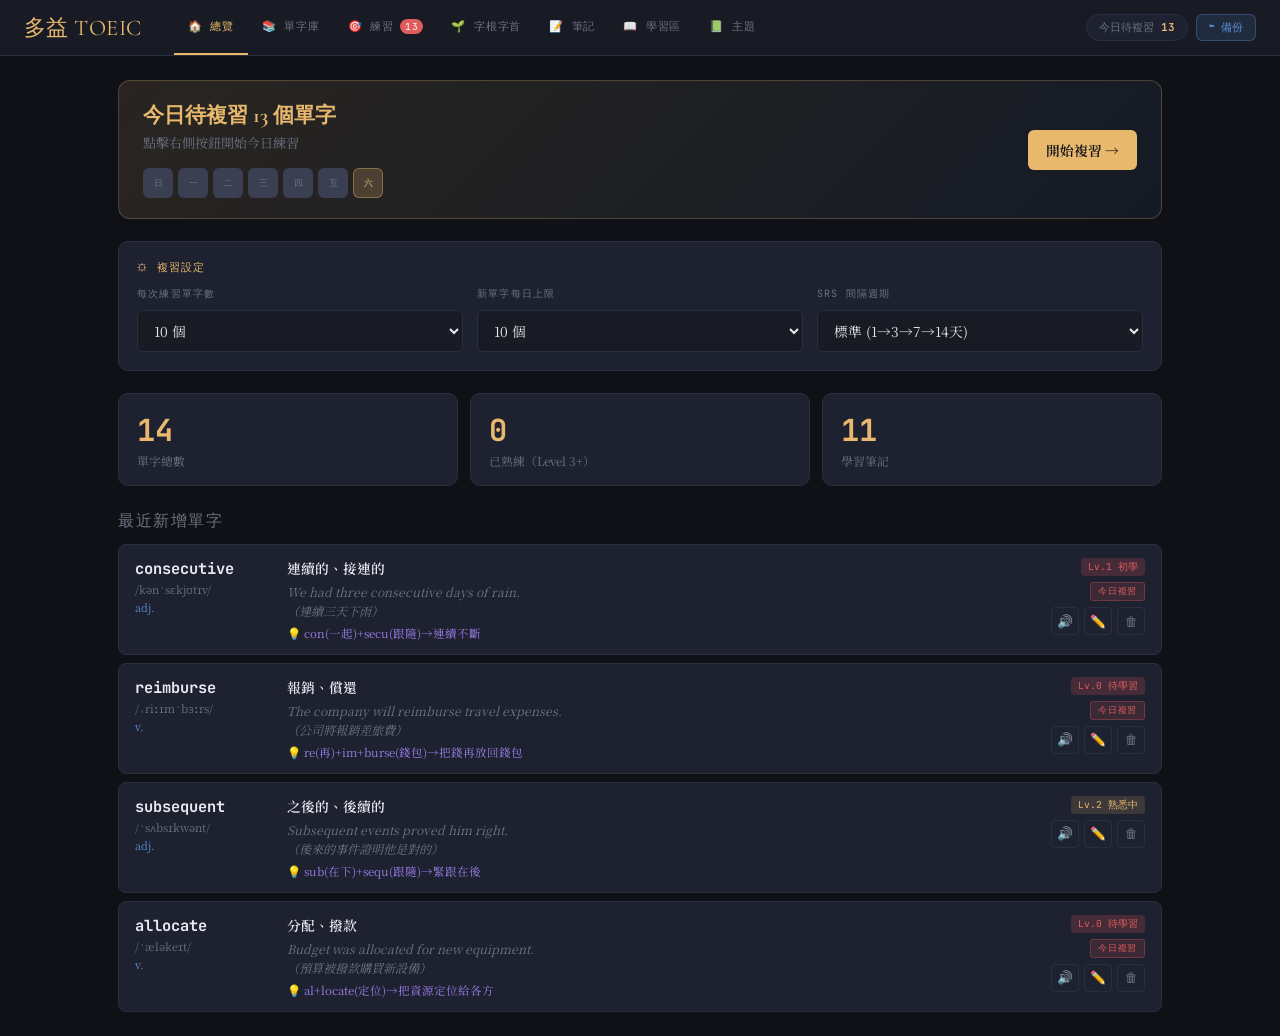
==== index.html @ 4747912e "topic expand" ====
<!DOCTYPE html>
<html lang="zh-TW">
<head>
  <meta charset="UTF-8">
  <meta name="viewport" content="width=device-width, initial-scale=1.0">
  <title>多益學習系統</title>
  <link href="https://fonts.googleapis.com/css2?family=Noto+Serif+TC:wght@400;600;700&family=JetBrains+Mono:wght@400;500;700&family=Cormorant+Garamond:wght@600;700&display=swap" rel="stylesheet">
  <link rel="stylesheet" href="css/style.css">
</head>
<body>

<header>
  <div class="logo">多益 TOEIC</div>
  <nav class="nav">
    <button class="nav-btn active" onclick="goto('dash',this)">🏠 總覽</button>
    <button class="nav-btn" onclick="goto('vocab',this)">📚 單字庫</button>
    <button class="nav-btn" onclick="goto('practice',this)" id="navPractice">🎯 練習 <span class="badge" id="reviewBadge" style="display:none">0</span></button>
    <button class="nav-btn" onclick="goto('roots',this)">🌱 字根字首</button>
    <button class="nav-btn" onclick="goto('notes',this)">📝 筆記</button>
    <button class="nav-btn" onclick="goto('learn',this)">📖 學習區</button>
    <button class="nav-btn" onclick="goto('topics',this)">📗 主題</button>
  </nav>
  <div class="header-right">
    <div class="today-pill">今日待複習 <span id="todayCount">0</span></div>
    <button class="btn-backup" onclick="openBackupModal()" title="備份與同步">☁ 備份</button>
  </div>
</header>

<!-- ══ DASHBOARD ══ -->
<div class="page active" id="page-dash">
  <div class="review-banner" id="reviewBanner">
    <div>
      <h2 id="bannerTitle">今日學習計畫</h2>
      <p id="bannerDesc">設定複習週期，開始系統性學習</p>
      <div class="streak-bar" id="streakBar"></div>
    </div>
    <button class="btn btn-gold" onclick="goto('practice',document.querySelectorAll('.nav-btn')[2])" style="flex-shrink:0">開始複習 →</button>
  </div>

  <div class="settings-panel">
    <div class="settings-title">⚙ 複習設定</div>
    <div class="settings-grid">
      <div class="form-group" style="margin-bottom:0">
        <label class="form-label">每次練習單字數</label>
        <select class="inp" id="settingCount" onchange="saveSettings()">
          <option value="5">5 個</option>
          <option value="10" selected>10 個</option>
          <option value="15">15 個</option>
          <option value="20">20 個</option>
        </select>
      </div>
      <div class="form-group" style="margin-bottom:0">
        <label class="form-label">新單字每日上限</label>
        <select class="inp" id="settingNew" onchange="saveSettings()">
          <option value="5">5 個</option>
          <option value="10" selected>10 個</option>
          <option value="20">20 個</option>
        </select>
      </div>
      <div class="form-group" style="margin-bottom:0">
        <label class="form-label">SRS 間隔週期</label>
        <select class="inp" id="settingMode" onchange="saveSettings()">
          <option value="standard" selected>標準 (1→3→7→14天)</option>
          <option value="fast">快速 (1→2→5→10天)</option>
          <option value="slow">慢速 (2→7→14→30天)</option>
        </select>
      </div>
    </div>
  </div>

  <div class="grid-3" style="margin-bottom:24px;">
    <div class="stat-card">
      <div class="num" id="statTotal">0</div>
      <div class="lbl">單字總數</div>
    </div>
    <div class="stat-card">
      <div class="num" id="statMastered">0</div>
      <div class="lbl">已熟練（Level 3+）</div>
    </div>
    <div class="stat-card">
      <div class="num" id="statNotes">0</div>
      <div class="lbl">學習筆記</div>
    </div>
  </div>

  <div class="section-title" style="font-size:1rem;margin-bottom:12px;font-family:var(--font-mono);color:var(--muted);letter-spacing:.1em">最近新增單字</div>
  <div class="vocab-table" id="recentVocab"></div>
</div>

<!-- ══ VOCAB ══ -->
<div class="page" id="page-vocab">
  <div style="display:flex;align-items:flex-start;justify-content:space-between;margin-bottom:6px;">
    <div>
      <div class="section-title">單字庫</div>
      <div class="section-sub">VOCABULARY BANK</div>
    </div>
    <button class="btn btn-gold" onclick="openVocabModal()">＋ 新增單字</button>
  </div>

  <div class="tts-row">
    <span class="lbl">🔊 朗讀速度</span>
    <button class="speed-btn" onclick="setSpd(0.7,this)">慢</button>
    <button class="speed-btn on" onclick="setSpd(1.0,this)">正常</button>
    <button class="speed-btn" onclick="setSpd(1.4,this)">快</button>
  </div>

  <div class="vocab-toolbar">
    <input class="inp vocab-search" id="vocabSearch" placeholder="搜尋單字、意思…" oninput="renderVocab()">
    <select class="inp" style="width:130px" id="vocabFilter" onchange="renderVocab()">
      <option value="all">全部</option>
      <option value="0">待學習</option>
      <option value="1">初學</option>
      <option value="2">熟悉中</option>
      <option value="3">已熟練</option>
    </select>
  </div>
  <div class="vocab-table" id="vocabList"></div>
  <div class="empty-state" id="vocabEmpty" style="display:none">
    <div class="empty-icon">📚</div>還沒有單字<br>點右上角「新增單字」開始建立！
  </div>
</div>

<!-- ══ PRACTICE ══ -->
<div class="page" id="page-practice">
  <div class="section-title">練習模式</div>
  <div class="section-sub">PRACTICE MODE</div>

  <div id="practiceSetup">
    <div class="practice-select">
      <div class="mode-card selected" data-mode="spelling" onclick="selMode(this)">
        <div class="icon">✏️</div>
        <div class="title">拼寫練習</div>
        <div class="desc">聽到單字後，親自輸入拼寫</div>
      </div>
      <div class="mode-card" data-mode="listen" onclick="selMode(this)">
        <div class="icon">🎧</div>
        <div class="title">聽力選字</div>
        <div class="desc">聽發音，從四個選項選出正確單字</div>
      </div>
      <div class="mode-card" data-mode="zh2en" onclick="selMode(this)">
        <div class="icon">🀄</div>
        <div class="title">中文→英文</div>
        <div class="desc">看中文意思，選出對應的英文單字</div>
      </div>
    </div>
    <div style="display:flex;gap:12px;align-items:center;margin-bottom:20px;">
      <div class="form-group" style="margin-bottom:0;flex:1">
        <label class="form-label">練習範圍</label>
        <select class="inp" id="practiceRange">
          <option value="due">今日到期複習</option>
          <option value="all">全部單字</option>
          <option value="weak">弱點單字（Level 0-1）</option>
        </select>
      </div>
      <div style="padding-top:22px">
        <button class="btn btn-gold" onclick="startPractice()">開始練習 →</button>
      </div>
    </div>
    <div id="noDueMsg" style="display:none" class="empty-state">
      <div class="empty-icon">🎉</div>今天的複習都完成了！<br>明天再來吧，或選「全部單字」繼續練習
    </div>
  </div>

  <div class="practice-arena" id="practiceArena">
    <div class="practice-header">
      <span style="font-family:var(--font-mono);font-size:.75rem;color:var(--muted)" id="practiceLabel">拼寫練習</span>
      <div class="progress-track"><div class="progress-fill" id="practiceFill" style="width:0%"></div></div>
      <span style="font-family:var(--font-mono);font-size:.75rem;color:var(--muted)" id="practiceCounter">0/0</span>
      <button class="btn btn-ghost btn-sm" onclick="endPractice()" style="margin-left:10px">結束</button>
    </div>

    <div class="q-card" id="qCard">
      <div class="q-prompt" id="qPrompt"></div>
      <div class="q-word" id="qWord"></div>
      <div class="q-sub" id="qSub"></div>
    </div>

    <!-- Spelling -->
    <div id="spellZone" style="display:none">
      <div style="display:flex;gap:10px;max-width:420px;margin:0 auto 12px;">
        <input class="inp" id="spellInput" placeholder="輸入單字拼寫…" onkeydown="if(event.key==='Enter')checkSpell()">
        <button class="btn btn-gold" onclick="checkSpell()">確認</button>
        <button class="btn btn-ghost" onclick="speakQ()">🔊</button>
      </div>
      <div class="spell-result" id="spellResult"></div>
    </div>

    <!-- MCQ -->
    <div id="mcqZone" style="display:none">
      <div style="text-align:center;margin-bottom:12px;">
        <button class="btn btn-ghost btn-sm" onclick="speakQ()">🔊 再聽一次</button>
      </div>
      <div class="choices" id="choicesGrid"></div>
    </div>

    <div class="feedback-bar" id="feedbackBar" style="display:none">
      <button class="btn btn-gold" onclick="nextQ()">下一題 →</button>
    </div>
  </div>

  <!-- Score screen -->
  <div class="score-screen" id="scoreScreen" style="display:none">
    <div class="big" id="scorePct">—</div>
    <div class="lbl">答對率</div>
    <div style="margin:20px 0;font-family:var(--font-mono);font-size:.84rem;color:var(--muted)" id="scoreDetail"></div>
    <div style="display:flex;gap:12px;justify-content:center">
      <button class="btn btn-gold" onclick="startPractice()">再來一次</button>
      <button class="btn btn-ghost" onclick="goto('vocab',document.querySelectorAll('.nav-btn')[1])">回單字庫</button>
    </div>
  </div>
</div>

<!-- ══ ROOTS ══ -->
<div class="page" id="page-roots">
  <div style="display:flex;align-items:flex-start;justify-content:space-between;margin-bottom:6px;">
    <div>
      <div class="section-title">字根字首學習</div>
      <div class="section-sub">ROOTS & PREFIXES</div>
    </div>
  </div>

  <!-- Mode Toggle -->
  <div class="roots-mode-toggle">
    <button class="mode-toggle-btn on" id="btnListMode" onclick="setRootMode('list')">📋 列表學習</button>
    <button class="mode-toggle-btn" id="btnCardMode" onclick="setRootMode('card')">🃏 卡片練習</button>
  </div>

  <!-- LIST MODE -->
  <div class="roots-layout-wrap" id="rootsListWrap">
    <div class="roots-layout">
      <div class="roots-list">
        <div class="roots-list-header">字根 / 字首列表</div>
        <div id="rootsList"></div>
      </div>
      <div class="root-detail" id="rootDetail">
        <div style="color:var(--muted);font-size:.88rem;padding:40px 20px;text-align:center">← 選擇左側字根開始學習</div>
      </div>
    </div>
  </div>

  <!-- CARD MODE -->
  <div class="rfc-wrap" id="rootsCardWrap">
    <div class="rfc-progress"><div class="rfc-bar" id="rfcBar" style="width:0%"></div></div>

    <div class="rfc-card" onclick="rfcFlip()">
      <div class="rfc-inner" id="rfcInner">
        <div class="rfc-front">
          <div class="rfc-hint">TAP TO FLIP · 點擊翻面查看意思</div>
          <div class="rfc-root" id="rfcRoot">—</div>
          <div class="rfc-origin" id="rfcOrigin"></div>
        </div>
        <div class="rfc-back">
          <div class="rfc-hint">字根意思</div>
          <div class="rfc-meaning-big" id="rfcMeaning">—</div>
          <div class="rfc-words-preview" id="rfcWordsPreview"></div>
        </div>
      </div>
    </div>

    <div class="rfc-nav">
      <button class="rfc-nav-btn" id="rfcPrev" onclick="rfcPrev()">← 上一個</button>
      <span class="rfc-counter" id="rfcCounter">0 / 0</span>
      <button class="rfc-nav-btn" id="rfcNext" onclick="rfcNext()">下一個 →</button>
    </div>

    <div class="rfc-cat-row" id="rfcCatRow">
      <button class="rfc-cat-btn active" data-cat="all" onclick="rfcSetCategory('all')">全部</button>
      <button class="rfc-cat-btn" data-cat="A" onclick="rfcSetCategory('A')">字首</button>
      <button class="rfc-cat-btn" data-cat="B" onclick="rfcSetCategory('B')">動作</button>
      <button class="rfc-cat-btn" data-cat="C" onclick="rfcSetCategory('C')">感知</button>
      <button class="rfc-cat-btn" data-cat="D" onclick="rfcSetCategory('D')">數量時間</button>
      <button class="rfc-cat-btn" data-cat="E" onclick="rfcSetCategory('E')">品質</button>
      <button class="rfc-cat-btn" data-cat="F" onclick="rfcSetCategory('F')">商務</button>
      <button class="rfc-cat-btn" data-cat="G" onclick="rfcSetCategory('G')">字尾</button>
    </div>
    <div class="rfc-tools">
      <button class="btn btn-ghost btn-sm" onclick="rfcShuffle()">🔀 隨機</button>
      <button class="btn btn-ghost btn-sm" onclick="rfcReset()">↺ 重置</button>
      <button class="btn btn-ghost btn-sm" onclick="setRootMode('list')">📋 列表</button>
    </div>

    <!-- Word list for current root -->
    <div class="rfc-wordlist" id="rfcWordlist">
      <div class="rfc-wordlist-hdr">此字根相關單字</div>
      <div id="rfcWordlistBody"></div>
    </div>
  </div>
</div>

<!-- ══ NOTES ══ -->
<div class="page" id="page-notes">
  <div style="display:flex;align-items:flex-start;justify-content:space-between;margin-bottom:6px;">
    <div>
      <div class="section-title">學習筆記</div>
      <div class="section-sub">STUDY NOTES</div>
    </div>
    <button class="btn btn-gold" onclick="openNoteModal()">＋ 新增筆記</button>
  </div>

  <div class="filter-row-label">類型</div>
  <div style="display:flex;gap:8px;margin-bottom:10px;flex-wrap:wrap;" id="noteTypeFilters">
    <button class="btn btn-ghost btn-sm" style="border-color:var(--gold);color:var(--gold)" onclick="setNoteType('all',this)">全部</button>
    <button class="btn btn-ghost btn-sm" onclick="setNoteType('listen',this)">聽力</button>
    <button class="btn btn-ghost btn-sm" onclick="setNoteType('read',this)">閱讀</button>
    <button class="btn btn-ghost btn-sm" onclick="setNoteType('grammar',this)">文法</button>
    <button class="btn btn-ghost btn-sm" onclick="setNoteType('vocab',this)">單字</button>
  </div>

  <div class="filter-row-label">Part</div>
  <div style="display:flex;gap:8px;margin-bottom:20px;flex-wrap:wrap;" id="notePartFilters">
    <button class="btn btn-ghost btn-sm" style="border-color:var(--blue);color:var(--blue)" onclick="setNotePart('all',this)">全部</button>
    <button class="btn btn-ghost btn-sm" onclick="setNotePart('Part 1',this)">Part 1 <span class="part-sub">照片描述</span></button>
    <button class="btn btn-ghost btn-sm" onclick="setNotePart('Part 2',this)">Part 2 <span class="part-sub">應答問題</span></button>
    <button class="btn btn-ghost btn-sm" onclick="setNotePart('Part 3',this)">Part 3 <span class="part-sub">簡短對話</span></button>
    <button class="btn btn-ghost btn-sm" onclick="setNotePart('Part 4',this)">Part 4 <span class="part-sub">簡短獨白</span></button>
    <button class="btn btn-ghost btn-sm" onclick="setNotePart('Part 5',this)">Part 5 <span class="part-sub">句子填空</span></button>
    <button class="btn btn-ghost btn-sm" onclick="setNotePart('Part 6',this)">Part 6 <span class="part-sub">短文填空</span></button>
    <button class="btn btn-ghost btn-sm" onclick="setNotePart('Part 7',this)">Part 7 <span class="part-sub">閱讀測驗</span></button>
    <button class="btn btn-ghost btn-sm" onclick="setNotePart('文法',this)">文法</button>
    <button class="btn btn-ghost btn-sm" onclick="setNotePart('單字',this)">單字</button>
  </div>

  <div class="notes-list" id="notesList"></div>
  <div class="empty-state" id="notesEmpty" style="display:none">
    <div class="empty-icon">📝</div>還沒有符合的筆記<br>點右上角「新增筆記」開始記錄！
  </div>
</div>

  <div id="modalsContainer"></div>
<!-- ══ TOPICS PAGE ══ -->
<div class="page" id="page-topics">
  <div class="section-title">主題學習</div>
  <div class="section-sub">TOEIC TOPIC CATEGORIES · 13 大主題</div>

  <!-- 目標進度條 -->
  <div id="topicGoalBar" class="topic-goal-bar"></div>

  <div class="topics-layout">
    <!-- 左側主題列表 -->
    <div class="topic-grid" id="topicGrid"></div>
    <!-- 右側詳細內容 -->
    <div class="topic-detail-wrap" id="topicDetail">
      <div class="empty-state"><div class="empty-icon">📗</div>選擇左側主題開始學習</div>
    </div>
  </div>
</div>

<!-- ══ TOPIC GOAL MODAL ══ -->
<div class="overlay" id="ovTopicGoal" onclick="ovClose(event,'ovTopicGoal')">
  <div class="modal">
    <div class="modal-header">
      <span>🎯 設定學習目標</span>
      <button class="modal-close" onclick="closeOv('ovTopicGoal')">✕</button>
    </div>
    <div class="modal-body">
      <div class="form-group">
        <label class="form-label">📅 考試目標日期</label>
        <input class="inp" type="date" id="tg-exam-date">
      </div>
      <div class="form-row">
        <div class="form-group">
          <label class="form-label">每週完成主題數</label>
          <select class="inp" id="tg-weekly-topics">
            <option value="1">1 個主題</option>
            <option value="2" selected>2 個主題</option>
            <option value="3">3 個主題</option>
            <option value="4">4 個主題</option>
          </select>
        </div>
        <div class="form-group">
          <label class="form-label">每日學習單字數</label>
          <select class="inp" id="tg-daily-vocab">
            <option value="3">3 個</option>
            <option value="5" selected>5 個</option>
            <option value="10">10 個</option>
            <option value="15">15 個</option>
          </select>
        </div>
      </div>
      <div class="form-group">
        <label class="form-label">每日筆記目標</label>
        <select class="inp" id="tg-daily-notes">
          <option value="1">1 則</option>
          <option value="2" selected>2 則</option>
          <option value="3">3 則</option>
        </select>
      </div>
      <div style="background:rgba(232,184,109,.08);border:1px solid rgba(232,184,109,.2);border-radius:8px;padding:12px 14px;font-size:.8rem;color:var(--muted);line-height:1.7">
        💡 設定考試日期後，系統會自動計算倒數天數。每週主題數 × 週數 ≥ 13 個主題才能全部完成。
      </div>
    </div>
    <div class="modal-footer">
      <button class="btn btn-ghost" onclick="closeOv('ovTopicGoal')">取消</button>
      <button class="btn btn-gold" onclick="saveTopicGoalSettings()">儲存目標</button>
    </div>
  </div>
</div>


  <!-- Modal loader -->
  <script>
  fetch("modals.html").then(r=>r.text()).then(h=>{document.getElementById("modalsContainer").innerHTML=h;});
  </script>
  <!-- JS: 資料 → 功能模組 → 主程式（順序重要） -->
  <script src="data/roots-data.js"></script>
  <script src="js/roots.js"></script>
  <script src="js/vocab.js"></script>
  <script src="js/notes.js"></script>
  <script src="js/dashboard.js"></script>
  <script src="js/practice.js"></script>
  <script src="js/backup.js"></script>
  <script src="js/topics-data.js"></script>
  <script src="js/topics.js"></script>
  <script src="js/learn.js"></script>
  <script src="js/app.js"></script>
</body>
</html>
---- css/style.css ----
/* ════════════════════════════════════════
   多益學習系統 — style.css
   Breakpoints:
     mobile  : < 480px
     tablet  : 480px – 740px
     desktop : > 740px
════════════════════════════════════════ */

/* ── 變數 ── */
:root {
  --bg:#0f1117; --surface:#181b24; --card:#1e2130; --border:#2a2f3f;
  --text:#e8eaf0; --muted:#6b7280; --dim:#3a3f52;
  --gold:#e8b86d; --gold2:#c49a3c; --red:#e05c5c; --green:#4caf82;
  --blue:#5b8fd4; --purple:#9b7fe8;
  --font-main:'Noto Serif TC',serif;
  --font-mono:'JetBrains Mono',monospace;
  --font-display:'Cormorant Garamond',serif;
  --header-h: 56px;
  --nav-h: 48px;
}

/* ── Reset ── */
*, *::before, *::after { box-sizing: border-box; margin: 0; padding: 0; }
html { scroll-behavior: smooth; }
body {
  background: var(--bg);
  color: var(--text);
  font-family: var(--font-main);
  min-height: 100vh;
  overflow-x: hidden;
}

/* ════════════════════
   HEADER
════════════════════ */
header {
  background: var(--surface);
  border-bottom: 1px solid var(--border);
  padding: 0 24px;
  display: flex;
  align-items: center;
  height: var(--header-h);
  position: sticky;
  top: 0;
  z-index: 50;
  gap: 0;
}
.logo {
  font-family: var(--font-display);
  font-size: 1.4rem;
  color: var(--gold);
  letter-spacing: .02em;
  margin-right: 32px;
  white-space: nowrap;
  flex-shrink: 0;
}
.nav { display: flex; height: 100%; overflow-x: auto; scrollbar-width: none; }
.nav::-webkit-scrollbar { display: none; }
.nav-btn {
  display: flex;
  align-items: center;
  gap: 6px;
  padding: 0 14px;
  font-family: var(--font-mono);
  font-size: .7rem;
  letter-spacing: .07em;
  cursor: pointer;
  border: none;
  background: none;
  color: var(--muted);
  border-bottom: 2px solid transparent;
  transition: all .15s;
  white-space: nowrap;
  flex-shrink: 0;
}
.nav-btn:hover { color: var(--text); }
.nav-btn.active { color: var(--gold); border-bottom-color: var(--gold); }
.nav-btn .badge {
  background: var(--red);
  color: white;
  border-radius: 10px;
  padding: 1px 5px;
  font-size: .6rem;
  min-width: 16px;
  text-align: center;
}
.header-right {
  margin-left: auto;
  display: flex;
  align-items: center;
  gap: 8px;
  flex-shrink: 0;
}
.today-pill {
  background: var(--card);
  border: 1px solid var(--border);
  border-radius: 20px;
  padding: 5px 12px;
  font-family: var(--font-mono);
  font-size: .68rem;
  color: var(--muted);
  white-space: nowrap;
}
.today-pill span { color: var(--gold); font-weight: 700; }

/* ════════════════════
   PAGE LAYOUT
════════════════════ */
.page { display: none; padding: 24px 28px; max-width: 1100px; margin: 0 auto; }
.page.active { display: block; }
.section-title { font-family: var(--font-display); font-size: 1.5rem; color: var(--text); margin-bottom: 4px; }
.section-sub { font-family: var(--font-mono); font-size: .66rem; color: var(--muted); letter-spacing: .1em; margin-bottom: 22px; }
.page-toolbar { display: flex; align-items: flex-start; justify-content: space-between; margin-bottom: 6px; gap: 12px; }

/* ── Grid ── */
.grid-2 { display: grid; grid-template-columns: 1fr 1fr; gap: 14px; }
.grid-3 { display: grid; grid-template-columns: repeat(3,1fr); gap: 12px; }
.stat-card { background: var(--card); border: 1px solid var(--border); border-radius: 10px; padding: 16px 18px; }
.stat-card .num { font-family: var(--font-mono); font-size: 1.9rem; font-weight: 700; color: var(--gold); }
.stat-card .lbl { font-size: .74rem; color: var(--muted); margin-top: 2px; }

/* ════════════════════
   BUTTONS
════════════════════ */
.btn {
  border: none; border-radius: 6px; padding: 10px 18px;
  font-family: var(--font-main); font-size: .86rem;
  cursor: pointer; transition: all .15s; font-weight: 600;
}
.btn-gold { background: var(--gold); color: #0f1117; }
.btn-gold:hover { background: var(--gold2); }
.btn-ghost { background: none; border: 1px solid var(--border); color: var(--muted); }
.btn-ghost:hover { border-color: var(--gold); color: var(--gold); }
.btn-sm { padding: 5px 11px; font-size: .74rem; border-radius: 4px; }

/* ════════════════════
   INPUT / FORM
════════════════════ */
.inp {
  background: var(--surface); border: 1px solid var(--border);
  border-radius: 6px; padding: 9px 12px;
  font-family: var(--font-main); font-size: .86rem;
  color: var(--text); width: 100%; outline: none;
  transition: border-color .15s;
}
.inp:focus { border-color: var(--gold); }
.inp::placeholder { color: var(--muted); }
textarea.inp { resize: vertical; min-height: 78px; }
select.inp { cursor: pointer; }
.form-label {
  font-family: var(--font-mono); font-size: .63rem;
  letter-spacing: .12em; color: var(--muted);
  margin-bottom: 5px; display: block; text-transform: uppercase;
}
.form-group { display: flex; flex-direction: column; gap: 4px; margin-bottom: 13px; }
.form-row { display: grid; grid-template-columns: 1fr 1fr; gap: 13px; }

/* ════════════════════
   TAGS
════════════════════ */
.tag { display:inline-block; font-family:var(--font-mono); font-size:.58rem; padding:2px 7px; border-radius:3px; letter-spacing:.07em; }
.tag-gold   { background:rgba(232,184,109,.15); color:var(--gold);   border:1px solid rgba(232,184,109,.3); }
.tag-blue   { background:rgba(91,143,212,.15);  color:var(--blue);   border:1px solid rgba(91,143,212,.3); }
.tag-green  { background:rgba(76,175,130,.15);  color:var(--green);  border:1px solid rgba(76,175,130,.3); }
.tag-red    { background:rgba(224,92,92,.15);   color:var(--red);    border:1px solid rgba(224,92,92,.3); }
.tag-purple { background:rgba(155,127,232,.15); color:var(--purple); border:1px solid rgba(155,127,232,.3); }

/* ════════════════════
   MODAL
════════════════════ */
.overlay { display:none; position:fixed; inset:0; background:rgba(0,0,0,.72); z-index:200; align-items:center; justify-content:center; padding:16px; }
.overlay.show { display:flex; }
.modal {
  background:var(--surface); border:1px solid var(--border);
  border-radius:12px; width:560px; max-width:100%;
  max-height:92vh; overflow-y:auto;
  box-shadow:0 20px 60px rgba(0,0,0,.6);
}
.modal-header {
  padding:16px 20px; border-bottom:1px solid var(--border);
  font-family:var(--font-display); font-size:1.1rem; color:var(--gold);
  display:flex; align-items:center; justify-content:space-between;
  position:sticky; top:0; background:var(--surface); z-index:2;
}
.modal-close { background:none; border:none; color:var(--muted); font-size:1.1rem; cursor:pointer; padding:2px 6px; }
.modal-close:hover { color:var(--text); }
.modal-body { padding:20px; }
.modal-footer { padding:0 20px 20px; display:flex; justify-content:flex-end; gap:10px; flex-wrap:wrap; }

/* ════════════════════
   DASHBOARD
════════════════════ */
.review-banner {
  background: linear-gradient(135deg,rgba(232,184,109,.12),rgba(91,143,212,.08));
  border: 1px solid rgba(232,184,109,.25);
  border-radius: 12px; padding: 20px 24px;
  margin-bottom: 22px;
  display: flex; align-items: center; justify-content: space-between; gap: 16px;
  flex-wrap: wrap;
}
.review-banner h2 { font-family:var(--font-display); font-size:1.3rem; color:var(--gold); }
.review-banner p  { font-size:.82rem; color:var(--muted); margin-top:4px; }
.streak-bar { display:flex; gap:5px; margin-top:16px; flex-wrap:wrap; }
.streak-day {
  width:30px; height:30px; border-radius:6px; background:var(--dim);
  display:flex; align-items:center; justify-content:center;
  font-family:var(--font-mono); font-size:.58rem; color:var(--muted);
}
.streak-day.done  { background:rgba(76,175,130,.25); color:var(--green); border:1px solid rgba(76,175,130,.4); }
.streak-day.today { background:rgba(232,184,109,.2);  color:var(--gold);  border:1px solid rgba(232,184,109,.4); }
.settings-panel { background:var(--card); border:1px solid var(--border); border-radius:10px; padding:18px; margin-bottom:22px; }
.settings-grid  { display:grid; grid-template-columns:repeat(3,1fr); gap:14px; align-items:end; }
.settings-title { font-family:var(--font-mono); font-size:.66rem; letter-spacing:.12em; color:var(--gold); margin-bottom:12px; }

/* ════════════════════
   VOCAB
════════════════════ */
.vocab-toolbar { display:flex; gap:10px; margin-bottom:16px; align-items:center; }
.vocab-search  { flex:1; }
.vocab-table   { display:flex; flex-direction:column; gap:8px; }
.vocab-card {
  background:var(--card); border:1px solid var(--border);
  border-radius:8px; padding:13px 16px;
  display:flex; align-items:flex-start; gap:12px;
  transition:border-color .15s;
}
.vocab-card:hover { border-color:var(--dim); }
.vocab-card-word { min-width:140px; flex-shrink:0; }
.vc-word     { font-family:var(--font-mono); font-size:.96rem; font-weight:700; color:var(--text); }
.vc-phonetic { font-size:.7rem; color:var(--muted); margin-top:2px; }
.vc-pos      { font-size:.68rem; color:var(--blue); margin-top:1px; }
.vocab-card-body { flex:1; min-width:0; }
.vc-meaning  { font-size:.86rem; color:var(--text); font-weight:600; }
.vc-example  { font-size:.76rem; color:var(--muted); margin-top:4px; font-style:italic; line-height:1.6; }
.vc-tip      { font-size:.72rem; color:var(--purple); margin-top:4px; }
.vocab-card-meta { display:flex; flex-direction:column; align-items:flex-end; gap:6px; flex-shrink:0; }
.srs-badge { font-family:var(--font-mono); font-size:.6rem; padding:2px 7px; border-radius:4px; }
.srs-0 { background:rgba(224,92,92,.2);   color:var(--red); }
.srs-1 { background:rgba(232,184,109,.15);color:var(--gold); }
.srs-2 { background:rgba(91,143,212,.15); color:var(--blue); }
.srs-3 { background:rgba(76,175,130,.15); color:var(--green); }
.card-actions { display:flex; gap:5px; }
.icon-btn {
  background:none; border:1px solid var(--border); border-radius:4px;
  width:28px; height:28px; display:flex; align-items:center; justify-content:center;
  cursor:pointer; font-size:.8rem; transition:all .12s; color:var(--muted);
}
.icon-btn:hover       { border-color:var(--gold); color:var(--gold); }
.icon-btn.speak:hover { border-color:var(--blue); color:var(--blue); }
.icon-btn.del:hover   { border-color:var(--red);  color:var(--red); }

/* TTS row */
.tts-row { display:flex; align-items:center; gap:8px; margin-bottom:16px; flex-wrap:wrap; }
.tts-row .lbl { font-family:var(--font-mono); font-size:.66rem; color:var(--muted); }
.speed-btn { padding:3px 10px; border-radius:3px; border:1px solid var(--border); font-family:var(--font-mono); font-size:.65rem; cursor:pointer; background:none; color:var(--muted); transition:all .12s; }
.speed-btn.on { background:var(--blue); color:white; border-color:var(--blue); }

/* Root hint */
#rootHintBox { background:rgba(232,184,109,.06); border:1px solid rgba(232,184,109,.25); border-radius:8px; padding:10px 14px; display:flex; flex-direction:column; gap:6px; }
.root-hint-item  { display:flex; align-items:center; gap:10px; flex-wrap:wrap; }
.root-hint-badge { font-family:var(--font-mono); font-size:.72rem; font-weight:700; color:var(--gold); background:rgba(232,184,109,.15); border:1px solid rgba(232,184,109,.3); border-radius:4px; padding:2px 8px; white-space:nowrap; }
.root-hint-meaning { font-size:.8rem; color:var(--muted); flex:1; }
.root-hint-use { background:none; border:1px solid var(--border); border-radius:4px; padding:3px 9px; font-family:var(--font-mono); font-size:.63rem; color:var(--muted); cursor:pointer; white-space:nowrap; transition:all .12s; }
.root-hint-use:hover { border-color:var(--gold); color:var(--gold); }

/* ════════════════════
   PRACTICE
════════════════════ */
.practice-select { display:flex; gap:12px; margin-bottom:22px; flex-wrap:wrap; }
.mode-card { background:var(--card); border:2px solid var(--border); border-radius:10px; padding:16px 18px; cursor:pointer; flex:1; min-width:140px; transition:all .2s; }
.mode-card:hover    { border-color:var(--dim); }
.mode-card.selected { border-color:var(--gold); background:rgba(232,184,109,.06); }
.mode-card .icon  { font-size:1.5rem; margin-bottom:7px; }
.mode-card .title { font-weight:700; font-size:.88rem; }
.mode-card .desc  { font-size:.72rem; color:var(--muted); margin-top:3px; }
.practice-arena       { display:none; }
.practice-arena.active{ display:block; }
.practice-header { display:flex; align-items:center; justify-content:space-between; margin-bottom:18px; gap:10px; }
.progress-track  { flex:1; height:5px; background:var(--dim); border-radius:3px; }
.progress-fill   { height:100%; background:var(--gold); border-radius:3px; transition:width .4s; }
.q-card   { background:var(--card); border:1px solid var(--border); border-radius:12px; padding:28px 20px; margin-bottom:18px; text-align:center; }
.q-prompt { font-size:.75rem; color:var(--muted); font-family:var(--font-mono); letter-spacing:.1em; margin-bottom:10px; }
.q-word   { font-family:var(--font-display); font-size:2.2rem; color:var(--text); margin-bottom:7px; }
.q-sub    { font-size:.82rem; color:var(--muted); }
.choices { display:grid; grid-template-columns:1fr 1fr; gap:9px; margin-bottom:14px; }
.choice { background:var(--surface); border:2px solid var(--border); border-radius:8px; padding:12px 14px; cursor:pointer; font-size:.88rem; transition:all .15s; text-align:left; }
.choice:hover:not(.locked) { border-color:var(--blue); color:var(--blue); }
.choice.correct { border-color:var(--green); background:rgba(76,175,130,.1); color:var(--green); }
.choice.wrong   { border-color:var(--red);   background:rgba(224,92,92,.1);  color:var(--red); }
.choice.locked  { cursor:default; }
.spell-result { font-family:var(--font-mono); font-size:.86rem; padding:8px 13px; border-radius:6px; display:none; text-align:center; margin-bottom:10px; }
.spell-result.ok  { display:block; background:rgba(76,175,130,.15); color:var(--green); }
.spell-result.bad { display:block; background:rgba(224,92,92,.15);  color:var(--red); }
.feedback-bar { display:flex; justify-content:center; gap:10px; margin-top:10px; }
.score-screen      { text-align:center; padding:40px 20px; }
.score-screen .big { font-family:var(--font-display); font-size:3.8rem; color:var(--gold); }
.score-screen .lbl { color:var(--muted); font-size:.88rem; margin-top:6px; }

/* ════════════════════
   NOTES
════════════════════ */
.notes-list  { display:flex; flex-direction:column; gap:9px; }
.note-card   { background:var(--card); border:1px solid var(--border); border-radius:8px; padding:13px 16px; border-left:3px solid var(--dim); }
.note-card.listen  { border-left-color:var(--red); }
.note-card.read    { border-left-color:var(--blue); }
.note-card.grammar { border-left-color:var(--green); }
.note-card.vocab   { border-left-color:var(--gold); }
.note-top    { display:flex; align-items:center; gap:7px; margin-bottom:7px; flex-wrap:wrap; }
.note-title  { font-size:.9rem; font-weight:700; margin-bottom:4px; }
.note-body   { font-size:.78rem; color:var(--muted); line-height:1.7; white-space:pre-line; }
.note-footer { display:flex; align-items:center; justify-content:space-between; margin-top:9px; padding-top:7px; border-top:1px solid var(--border); gap:8px; }
.note-tip    { font-size:.72rem; color:var(--purple); font-style:italic; flex:1; }
.filter-row-label { font-family:var(--font-mono); font-size:.6rem; letter-spacing:.14em; color:var(--muted); text-transform:uppercase; margin-bottom:6px; }
.part-sub   { font-size:.58rem; color:var(--muted); margin-left:3px; font-family:var(--font-mono); }

/* ════════════════════
   ROOTS — LIST MODE
════════════════════ */
.roots-layout      { display:grid; grid-template-columns:230px 1fr; gap:18px; min-height:500px; }
.roots-list        { background:var(--card); border:1px solid var(--border); border-radius:10px; overflow:hidden; }
.roots-list-header { padding:13px 15px; border-bottom:1px solid var(--border); font-family:var(--font-mono); font-size:.63rem; color:var(--muted); letter-spacing:.12em; text-transform:uppercase; }
.root-item         { padding:10px 15px; cursor:pointer; border-bottom:1px solid var(--border); transition:background .12s; display:flex; align-items:center; justify-content:space-between; }
.root-item:hover   { background:var(--surface); }
.root-item.selected{ background:rgba(232,184,109,.08); border-left:3px solid var(--gold); }
.root-item-left .root-name { font-family:var(--font-mono); font-size:.88rem; font-weight:700; color:var(--gold); }
.root-item-left .root-mean { font-size:.72rem; color:var(--muted); margin-top:1px; }
.root-count  { font-family:var(--font-mono); font-size:.63rem; color:var(--dim); background:var(--surface); border-radius:10px; padding:1px 7px; }
.root-detail { background:var(--card); border:1px solid var(--border); border-radius:10px; padding:22px; }
.root-detail-name    { font-family:var(--font-display); font-size:2rem; color:var(--gold); margin-bottom:2px; }
.root-detail-meaning { font-size:.86rem; color:var(--muted); margin-bottom:4px; }
.root-detail-origin  { font-size:.74rem; color:var(--dim); font-style:italic; margin-bottom:18px; }
.root-words    { display:flex; flex-direction:column; gap:7px; }
.root-word-row { background:var(--surface); border:1px solid var(--border); border-radius:7px; padding:11px 14px; display:flex; gap:12px; align-items:flex-start; flex-wrap:wrap; }
.rw-word       { font-family:var(--font-mono); font-weight:700; font-size:.92rem; color:var(--text); min-width:120px; }
.rw-meaning    { font-size:.82rem; color:var(--muted); flex:1; }
.rw-highlight  { color:var(--gold); }
.speak-btn-sm  { background:none; border:1px solid var(--border); border-radius:3px; padding:2px 7px; font-size:.63rem; cursor:pointer; color:var(--muted); font-family:var(--font-mono); transition:all .12s; }
.speak-btn-sm:hover { border-color:var(--blue); color:var(--blue); }

/* Roots mode toggle */
.roots-mode-toggle    { display:flex; gap:8px; margin-bottom:18px; }
.mode-toggle-btn      { padding:6px 16px; border-radius:20px; border:1px solid var(--border); font-family:var(--font-mono); font-size:.7rem; cursor:pointer; background:none; color:var(--muted); transition:all .15s; letter-spacing:.05em; }
.mode-toggle-btn.on   { background:rgba(232,184,109,.12); border-color:var(--gold); color:var(--gold); }
.roots-layout-wrap    { display:block; }
.roots-layout-wrap.hidden { display:none; }

/* ════════════════════
   ROOTS — CARD MODE
════════════════════ */
.rfc-wrap        { display:none; max-width:540px; margin:0 auto; }
.rfc-wrap.show   { display:block; }
.rfc-progress    { height:4px; background:var(--dim); border-radius:2px; margin-bottom:18px; }
.rfc-bar         { height:100%; background:var(--gold); border-radius:2px; transition:width .35s; }
.rfc-card        { perspective:900px; margin-bottom:16px; cursor:pointer; }
.rfc-inner       { width:100%; height:240px; position:relative; transform-style:preserve-3d; transition:transform .55s cubic-bezier(.4,0,.2,1); }
.rfc-inner.flipped { transform:rotateY(180deg); }
.rfc-front,.rfc-back { position:absolute; inset:0; backface-visibility:hidden; border-radius:12px; display:flex; flex-direction:column; align-items:center; justify-content:center; padding:24px; border:1px solid var(--border); }
.rfc-front  { background:var(--card); border-left:4px solid var(--gold); }
.rfc-back   { background:var(--surface); border:1px solid var(--gold); transform:rotateY(180deg); }
.rfc-hint   { font-family:var(--font-mono); font-size:.6rem; color:var(--muted); letter-spacing:.1em; margin-bottom:9px; }
.rfc-root   { font-family:var(--font-display); font-size:2.4rem; color:var(--gold); margin-bottom:5px; }
.rfc-origin { font-size:.74rem; color:var(--dim); font-style:italic; }
.rfc-meaning-big  { font-family:var(--font-display); font-size:1.7rem; color:var(--text); margin-bottom:10px; text-align:center; }
.rfc-words-preview{ display:flex; gap:7px; flex-wrap:wrap; justify-content:center; }
.rfc-word-chip    { background:rgba(232,184,109,.1); border:1px solid rgba(232,184,109,.25); border-radius:4px; padding:3px 9px; font-family:var(--font-mono); font-size:.7rem; color:var(--gold); }
.rfc-nav     { display:flex; align-items:center; justify-content:center; gap:12px; margin-bottom:14px; }
.rfc-nav-btn { background:var(--card); border:1px solid var(--border); border-radius:6px; padding:7px 20px; font-family:var(--font-mono); font-size:.72rem; cursor:pointer; color:var(--text); transition:all .15s; }
.rfc-nav-btn:hover    { border-color:var(--gold); color:var(--gold); }
.rfc-nav-btn:disabled { opacity:.3; cursor:default; pointer-events:none; }
.rfc-counter  { font-family:var(--font-mono); font-size:.78rem; color:var(--muted); min-width:58px; text-align:center; }
.rfc-tools    { display:flex; justify-content:center; gap:8px; margin-bottom:24px; flex-wrap:wrap; }
.rfc-wordlist { background:var(--card); border:1px solid var(--border); border-radius:10px; overflow:hidden; }
.rfc-wordlist-hdr { padding:9px 15px; border-bottom:1px solid var(--border); font-family:var(--font-mono); font-size:.6rem; color:var(--muted); letter-spacing:.12em; text-transform:uppercase; }
.rfc-wordlist-row { display:flex; align-items:center; gap:10px; padding:9px 15px; border-bottom:1px solid var(--border); flex-wrap:wrap; }
.rfc-wordlist-row:last-child { border-bottom:none; }
.rfc-wl-word    { font-family:var(--font-mono); font-weight:700; font-size:.86rem; min-width:110px; }
.rfc-wl-meaning { font-size:.78rem; color:var(--muted); flex:1; }

/* ════════════════════
   BACKUP MODAL
════════════════════ */
.btn-backup {
  background:rgba(91,143,212,.15); border:1px solid rgba(91,143,212,.35);
  border-radius:6px; padding:5px 12px;
  font-family:var(--font-mono); font-size:.68rem; color:var(--blue);
  cursor:pointer; transition:all .15s; white-space:nowrap;
}
.btn-backup:hover { background:rgba(91,143,212,.28); }
.backup-section       { padding:4px 0 8px; }
.backup-section-title { font-weight:700; font-size:.9rem; margin-bottom:5px; }
.backup-section-desc  { font-size:.78rem; color:var(--muted); line-height:1.6; }
.backup-divider { border:none; border-top:1px solid var(--border); margin:16px 0; }
.backup-howto   { background:rgba(255,255,255,.03); border:1px solid var(--border); border-radius:8px; padding:13px 15px; margin-top:10px; }
.howto-title    { font-family:var(--font-mono); font-size:.68rem; color:var(--gold); letter-spacing:.08em; margin-bottom:9px; }
.howto-steps    { padding-left:16px; display:flex; flex-direction:column; gap:6px; }
.howto-steps li { font-size:.78rem; color:var(--muted); line-height:1.5; }
.howto-steps a  { color:var(--blue); }
.code-block {
  background:#0a0c12; border:1px solid var(--border); border-radius:6px;
  padding:11px 13px; font-family:var(--font-mono); font-size:.68rem;
  color:#a8c4a2; overflow-x:auto; white-space:pre; margin-top:9px; line-height:1.6;
}
.sync-status         { font-family:var(--font-mono); font-size:.7rem; color:var(--muted); padding:4px 0; }
.sync-status.ok      { color:var(--green); }
.sync-status.err     { color:var(--red); }
.sync-status.syncing { color:var(--gold); animation:pulse 1s infinite; }

/* ════════════════════
   TOAST
════════════════════ */
.toast {
  position:fixed; bottom:24px; left:50%;
  transform:translateX(-50%) translateY(80px);
  background:var(--card); border:1px solid var(--border);
  border-radius:8px; padding:10px 20px;
  font-family:var(--font-mono); font-size:.76rem; color:var(--text);
  box-shadow:0 6px 24px rgba(0,0,0,.4);
  transition:transform .3s cubic-bezier(.4,0,.2,1), opacity .3s;
  opacity:0; z-index:300; white-space:nowrap;
}
.toast.show  { transform:translateX(-50%) translateY(0); opacity:1; }
.toast.warn  { border-color:rgba(232,184,109,.5); color:var(--gold); }
.toast.err   { border-color:rgba(224,92,92,.5);   color:var(--red); }

/* ════════════════════
   EMPTY STATE
════════════════════ */
.empty-state { text-align:center; padding:50px 20px; color:var(--muted); }
.empty-icon  { font-size:2.6rem; margin-bottom:10px; }

/* @keyframes */
@keyframes pulse { 0%,100%{opacity:1} 50%{opacity:.4} }

/* ════════════════════════════════════════
   RWD — TABLET  ( < 740px )
════════════════════════════════════════ */
@media (max-width: 740px) {
  /* Header */
  header    { padding:0 12px; gap:0; }
  .logo     { font-size:1.2rem; margin-right:16px; }
  .nav-btn  { padding:0 10px; font-size:.65rem; gap:4px; }
  .nav-btn span:not(.badge) { display:none; } /* 隱藏文字，只留 emoji */
  .today-pill { display:none; } /* 手機省空間，改看 header badge */

  /* Page */
  .page { padding:16px 14px; }
  .section-title { font-size:1.3rem; }

  /* Grid → 單欄 */
  .grid-2, .grid-3, .form-row, .settings-grid { grid-template-columns:1fr; }

  /* Dashboard */
  .review-banner { flex-direction:column; align-items:flex-start; padding:16px; }
  .review-banner .btn { width:100%; text-align:center; }
  .settings-grid { grid-template-columns:1fr 1fr; }

  /* Vocab card → 垂直堆疊 */
  .vocab-card { flex-direction:column; gap:10px; }
  .vocab-card-word { min-width:unset; }
  .vocab-card-meta { flex-direction:row; align-items:center; justify-content:space-between; width:100%; }

  /* Practice */
  .practice-select { gap:8px; }
  .mode-card { min-width:calc(50% - 4px); flex:none; padding:13px; }
  .choices   { grid-template-columns:1fr; }
  .q-word    { font-size:1.7rem; }

  /* Roots layout → 單欄 */
  .roots-layout { grid-template-columns:1fr; }
  .roots-list   { max-height:220px; overflow-y:auto; }
  .rfc-root     { font-size:1.8rem; }

  /* Modal */
  .modal { border-radius:10px 10px 0 0; }
  .overlay { align-items:flex-end; padding:0; }
}

/* ════════════════════════════════════════
   RWD — MOBILE  ( < 480px )
════════════════════════════════════════ */
@media (max-width: 480px) {
  :root { --header-h: 50px; }

  header   { padding:0 10px; }
  .logo    { font-size:1.1rem; margin-right:10px; }
  .nav-btn { padding:0 8px; font-size:.7rem; }

  .page { padding:12px 10px; }

  /* Settings → 單欄 */
  .settings-grid { grid-template-columns:1fr; }

  /* stat cards → 2欄 */
  .grid-3 { grid-template-columns:1fr 1fr; }

  /* Vocab */
  .vocab-toolbar { flex-wrap:wrap; }
  .vocab-toolbar select { width:100%; }

  /* Practice mode cards → 單欄 */
  .practice-select { flex-direction:column; }
  .mode-card { min-width:unset; width:100%; }

  /* Note part filter 換行顯示 */
  #notePartFilters { gap:5px; }
  #notePartFilters .btn-sm { font-size:.66rem; padding:4px 8px; }
  .part-sub { display:none; } /* 手機省空間，隱藏括號說明 */

  /* Flashcard */
  .rfc-inner  { height:200px; }
  .rfc-root   { font-size:1.6rem; }
  .rfc-nav-btn{ padding:6px 14px; }

  /* Toast 底部留空間 */
  .toast { bottom:16px; max-width:calc(100vw - 32px); white-space:normal; text-align:center; }

  /* Modal 全寬 */
  .modal { width:100%; }
}

/* ════════════════════
   學習區 LEARN
════════════════════ */
.learn-layout {
  display: grid;
  grid-template-columns: 200px 1fr;
  gap: 20px;
  min-height: 600px;
}
.learn-nav-wrap { display: flex; flex-direction: column; gap: 8px; }
.learn-nav-label {
  font-family: var(--font-mono);
  font-size: .6rem;
  letter-spacing: .14em;
  color: var(--muted);
  text-transform: uppercase;
  margin-bottom: 4px;
}
.learn-nav { display: flex; flex-direction: column; gap: 6px; }
.learn-nav-btn {
  background: var(--card);
  border: 1px solid var(--border);
  border-radius: 8px;
  padding: 10px 14px;
  cursor: pointer;
  text-align: left;
  transition: all .15s;
  display: flex;
  flex-direction: column;
  gap: 2px;
}
.learn-nav-btn:hover { border-color: var(--muted); }
.learn-nav-btn.active { background: rgba(255,255,255,.04); }
.learn-nav-part  { font-family: var(--font-mono); font-size: .72rem; font-weight: 700; }
.learn-nav-title { font-size: .74rem; color: var(--muted); }

/* Learn body */
.learn-body { display: flex; flex-direction: column; gap: 18px; }
.learn-header {
  background: var(--card);
  border: 1px solid var(--border);
  border-radius: 10px;
  padding: 20px 22px;
}
.learn-part-badge {
  display: inline-block;
  font-family: var(--font-mono);
  font-size: .65rem;
  padding: 2px 10px;
  border-radius: 4px;
  letter-spacing: .08em;
  margin-bottom: 8px;
}
.learn-part-title { font-family: var(--font-display); font-size: 1.8rem; color: var(--text); margin-bottom: 4px; }
.learn-part-meta  { font-family: var(--font-mono); font-size: .7rem; color: var(--muted); margin-bottom: 10px; }
.learn-part-intro { font-size: .86rem; color: var(--muted); line-height: 1.7; }
.learn-note-tip   { margin-top: 10px; font-size: .8rem; color: var(--green); background: rgba(76,175,130,.08); border: 1px solid rgba(76,175,130,.2); border-radius: 6px; padding: 8px 12px; }

.learn-section { background: var(--card); border: 1px solid var(--border); border-radius: 10px; padding: 18px 20px; }
.learn-section-title { font-family: var(--font-mono); font-size: .7rem; letter-spacing: .1em; color: var(--gold); text-transform: uppercase; margin-bottom: 14px; }

/* Type cards */
.learn-types { display: flex; flex-direction: column; gap: 10px; }
.learn-type-card {
  background: var(--surface);
  border: 1px solid var(--border);
  border-radius: 7px;
  padding: 12px 15px;
}
.learn-type-name { font-weight: 700; font-size: .88rem; margin-bottom: 3px; }
.learn-type-desc { font-size: .78rem; color: var(--muted); margin-bottom: 5px; }
.learn-type-key  { font-size: .76rem; color: var(--gold); margin-bottom: 5px; }
.learn-type-example {
  font-family: var(--font-mono);
  font-size: .72rem;
  color: var(--green);
  background: rgba(76,175,130,.06);
  border-left: 3px solid rgba(76,175,130,.3);
  padding: 6px 10px;
  border-radius: 0 4px 4px 0;
  line-height: 1.6;
}

/* Strategy */
.learn-strategy {
  font-size: .86rem;
  color: var(--text);
  line-height: 1.8;
  background: var(--surface);
  border-radius: 7px;
  padding: 14px 16px;
}

/* Keywords */
.learn-keywords { display: flex; flex-direction: column; gap: 6px; }
.learn-kw-item  { display: flex; align-items: center; gap: 8px; font-size: .82rem; color: var(--text); }
.learn-kw-text  { font-family: var(--font-mono); font-size: .76rem; flex: 1; }

/* Traps */
.learn-traps { display: flex; flex-direction: column; gap: 7px; }
.learn-trap-item {
  font-size: .82rem;
  color: var(--red);
  background: rgba(224,92,92,.06);
  border: 1px solid rgba(224,92,92,.2);
  border-radius: 5px;
  padding: 7px 12px;
}

/* RWD */
@media (max-width: 740px) {
  .learn-layout { grid-template-columns: 1fr; }
  .learn-nav { flex-direction: row; flex-wrap: wrap; }
  .learn-nav-btn { flex: 1; min-width: 80px; align-items: center; flex-direction: row; gap: 6px; }
  .learn-nav-title { display: none; }
}
@media (max-width: 480px) {
  .learn-nav-btn { padding: 7px 10px; }
  .learn-nav-part { font-size: .65rem; }
}

/* ── 學習區練習例句（Part 2）── */
.learn-practice { display: flex; flex-direction: column; gap: 10px; }
.learn-practice-item {
  display: flex; gap: 12px; align-items: flex-start;
  background: var(--surface); border: 1px solid var(--border);
  border-radius: 7px; padding: 12px 14px;
}
.learn-practice-num {
  font-family: var(--font-mono); font-size: .68rem;
  color: var(--gold); background: rgba(232,184,109,.1);
  border: 1px solid rgba(232,184,109,.25);
  border-radius: 4px; padding: 2px 7px;
  flex-shrink: 0; margin-top: 2px;
}
.learn-practice-body { flex: 1; display: flex; flex-direction: column; gap: 5px; }
.learn-practice-q {
  font-family: var(--font-mono); font-size: .8rem;
  color: var(--text); display: flex; align-items: center; gap: 8px; flex-wrap: wrap;
}
.learn-practice-a {
  font-family: var(--font-mono); font-size: .78rem;
  color: var(--green); display: flex; align-items: center; gap: 8px; flex-wrap: wrap;
}
.learn-practice-note {
  font-size: .7rem; color: var(--muted);
  font-style: italic; margin-top: 2px;
}

/* ════════════════════
   字根收合式列表
════════════════════ */
.roots-cat-header {
  padding: 10px 14px;
  font-family: var(--font-mono);
  font-size: .68rem;
  font-weight: 700;
  letter-spacing: .08em;
  cursor: pointer;
  display: flex;
  align-items: center;
  justify-content: space-between;
  background: var(--surface);
  border-bottom: 1px solid var(--border);
  user-select: none;
  transition: background .12s;
}
.roots-cat-header:hover { background: rgba(255,255,255,.03); }
.roots-cat-left { display: flex; align-items: center; gap: 8px; }
.roots-cat-arrow { font-size: .7rem; color: var(--muted); width: 12px; }
.roots-cat-desc  { font-size: .62rem; color: var(--muted); font-weight: 400; }
.roots-cat-count { font-family: var(--font-mono); font-size: .6rem; color: var(--muted);
  background: var(--card); border-radius: 10px; padding: 1px 7px; }
.roots-cat-items { display: none; }
.roots-cat-items.open { display: block; }

/* ── 卡片模式分類篩選 ── */
.rfc-cat-row {
  display: flex; gap: 6px; flex-wrap: wrap;
  justify-content: center; margin-bottom: 14px;
  max-width: 540px; margin-left: auto; margin-right: auto;
}
.rfc-cat-btn {
  padding: 4px 11px; border-radius: 16px;
  border: 1px solid var(--border);
  font-family: var(--font-mono); font-size: .65rem;
  cursor: pointer; background: none; color: var(--muted);
  transition: all .15s;
}
.rfc-cat-btn:hover { border-color: var(--gold); color: var(--gold); }
.rfc-cat-btn.active { background: rgba(232,184,109,.12); border-color: var(--gold); color: var(--gold); }

@media (max-width: 480px) {
  .rfc-cat-btn { padding: 3px 8px; font-size: .6rem; }
  .roots-cat-desc { display: none; }
}

/* ════════════════════
   主題學習 TOPICS
════════════════════ */
.topic-goal-bar {
  background: var(--card);
  border: 1px solid var(--border);
  border-radius: 10px;
  padding: 14px 18px;
  margin-bottom: 20px;
}
.tg-row {
  display: flex;
  align-items: center;
  gap: 24px;
  flex-wrap: wrap;
}
.tg-item { display: flex; flex-direction: column; gap: 4px; }
.tg-label { font-family: var(--font-mono); font-size: .62rem; color: var(--muted); letter-spacing: .08em; }
.tg-value { font-family: var(--font-mono); font-size: .9rem; font-weight: 700; color: var(--gold); }
.tg-bar   { width: 120px; height: 4px; background: var(--dim); border-radius: 2px; margin-top: 2px; }
.tg-fill  { height: 100%; background: var(--gold); border-radius: 2px; transition: width .4s; }

.topics-layout {
  display: grid;
  grid-template-columns: 260px 1fr;
  gap: 16px;
  min-height: 600px;
}
.topic-grid {
  display: flex;
  flex-direction: column;
  gap: 6px;
  overflow-y: auto;
  max-height: 720px;
  padding-right: 4px;
}
.topic-card {
  background: var(--card);
  border: 1px solid var(--border);
  border-radius: 8px;
  padding: 10px 12px;
  cursor: pointer;
  display: flex;
  align-items: center;
  gap: 10px;
  transition: all .15s;
  position: relative;
}
.topic-card:hover { border-color: var(--dim); }
.topic-card.active { border-width: 2px; }
.topic-card.done { opacity: .7; }
.tc-icon { font-size: 1.4rem; flex-shrink: 0; }
.tc-body { flex: 1; min-width: 0; }
.tc-name { font-family: var(--font-mono); font-size: .8rem; font-weight: 700; }
.tc-name-tw { font-size: .72rem; color: var(--muted); }
.tc-progress-bar { height: 3px; background: var(--dim); border-radius: 2px; margin: 4px 0 2px; }
.tc-progress-fill { height: 100%; border-radius: 2px; transition: width .3s; }
.tc-pct { font-family: var(--font-mono); font-size: .6rem; color: var(--muted); }
.tc-done { position: absolute; right: 8px; top: 8px; color: var(--green); font-size: .8rem; font-weight: 700; }

/* Topic detail */
.topic-detail-wrap {
  background: var(--card);
  border: 1px solid var(--border);
  border-radius: 10px;
  overflow: hidden;
}
.td-header { padding: 16px 20px 0; border-bottom: 1px solid var(--border); }
.td-title {
  display: flex;
  align-items: center;
  gap: 12px;
  margin-bottom: 14px;
  flex-wrap: wrap;
}
.td-icon { font-size: 1.8rem; }
.td-name { font-family: var(--font-display); font-size: 1.5rem; color: var(--text); }
.td-name-tw { font-size: .76rem; color: var(--muted); }
.td-reviewed-label {
  display: flex;
  align-items: center;
  gap: 6px;
  font-size: .78rem;
  color: var(--muted);
  cursor: pointer;
  margin-left: auto;
  white-space: nowrap;
}
.td-reviewed-label input { accent-color: var(--green); }
.td-tabs { display: flex; gap: 0; }
.td-tab {
  padding: 8px 18px;
  font-family: var(--font-mono);
  font-size: .7rem;
  cursor: pointer;
  border: none;
  background: none;
  color: var(--muted);
  border-bottom: 2px solid transparent;
  transition: all .15s;
  letter-spacing: .06em;
}
.td-tab:hover  { color: var(--text); }
.td-tab.active { color: var(--gold); border-bottom-color: var(--gold); }

/* Vocab tab */
.tv-list { padding: 14px 18px; display: flex; flex-direction: column; gap: 8px; max-height: 560px; overflow-y: auto; }
.tv-item {
  display: flex;
  align-items: flex-start;
  gap: 10px;
  background: var(--surface);
  border: 1px solid var(--border);
  border-radius: 7px;
  padding: 10px 12px;
  transition: opacity .2s;
}
.tv-item.learned { opacity: .55; }
.tv-check input { margin-top: 4px; accent-color: var(--green); cursor: pointer; }
.tv-body { flex: 1; }
.tv-word {
  font-family: var(--font-mono);
  font-size: .92rem;
  font-weight: 700;
  color: var(--text);
  display: flex;
  align-items: center;
  gap: 7px;
}
.tv-meaning { font-size: .78rem; color: var(--gold); margin: 2px 0; }
.tv-example { font-size: .75rem; color: var(--muted); font-style: italic; line-height: 1.5; }
.tv-add-btn {
  background: none;
  border: 1px solid var(--border);
  border-radius: 4px;
  padding: 3px 8px;
  font-family: var(--font-mono);
  font-size: .62rem;
  cursor: pointer;
  color: var(--muted);
  white-space: nowrap;
  transition: all .12s;
  flex-shrink: 0;
}
.tv-add-btn:hover { border-color: var(--gold); color: var(--gold); }

/* Patterns tab */
.tp-list { padding: 14px 18px; display: flex; flex-direction: column; gap: 10px; }
.tp-item {
  background: var(--surface);
  border: 1px solid var(--border);
  border-radius: 7px;
  padding: 12px 14px;
}
.tp-pattern {
  font-family: var(--font-mono);
  font-size: .82rem;
  font-weight: 700;
  color: var(--blue);
  display: flex;
  align-items: center;
  gap: 8px;
  flex-wrap: wrap;
  margin-bottom: 3px;
}
.tp-tag {
  font-size: .6rem;
  padding: 1px 7px;
  background: rgba(91,143,212,.12);
  border: 1px solid rgba(91,143,212,.25);
  border-radius: 3px;
  color: var(--blue);
  font-weight: 400;
}
.tp-tw { font-size: .74rem; color: var(--muted); margin-bottom: 6px; }
.tp-example { font-size: .8rem; color: var(--text); font-style: italic; line-height: 1.6; display: flex; align-items: center; gap: 8px; flex-wrap: wrap; }

/* Exam tips tab */
.te-list { padding: 14px 18px; display: flex; flex-direction: column; gap: 8px; }
.te-item {
  font-size: .82rem;
  color: var(--text);
  background: var(--surface);
  border: 1px solid var(--border);
  border-radius: 6px;
  padding: 9px 13px;
  line-height: 1.6;
}
.te-note-prompt { padding: 0 18px 16px; }
.te-note-title { font-family: var(--font-mono); font-size: .68rem; color: var(--muted); letter-spacing: .1em; margin-bottom: 8px; margin-top: 14px; }

/* RWD */
@media (max-width: 740px) {
  .topics-layout { grid-template-columns: 1fr; }
  .topic-grid { max-height: 300px; flex-direction: row; flex-wrap: wrap; overflow-x: auto; }
  .topic-card { min-width: 140px; flex: none; }
  .tg-row { gap: 14px; }
  .tg-bar { width: 80px; }
}

/* ════════════════════
   練習題 PRACTICE Q
════════════════════ */
.tpq-header {
  display: flex;
  align-items: center;
  justify-content: space-between;
  padding: 12px 18px;
  border-bottom: 1px solid var(--border);
}
.tpq-count { font-family: var(--font-mono); font-size: .72rem; color: var(--muted); }
.tpq-list  { padding: 14px 18px; display: flex; flex-direction: column; gap: 16px; max-height: 600px; overflow-y: auto; }
.tpq-item  { background: var(--surface); border: 1px solid var(--border); border-radius: 8px; padding: 14px 16px; }
.tpq-meta  { display: flex; gap: 6px; margin-bottom: 8px; }
.tpq-part-tag {
  font-family: var(--font-mono); font-size: .62rem;
  padding: 2px 8px; border-radius: 3px;
  background: rgba(232,184,109,.12); color: var(--gold);
  border: 1px solid rgba(232,184,109,.25);
}
.tpq-type-tag {
  font-family: var(--font-mono); font-size: .62rem;
  padding: 2px 8px; border-radius: 3px;
  background: rgba(91,143,212,.1); color: var(--blue);
  border: 1px solid rgba(91,143,212,.2);
}
.tpq-q {
  font-size: .86rem;
  color: var(--text);
  line-height: 1.7;
  margin-bottom: 12px;
  white-space: pre-line;
}
.tpq-choices { display: flex; flex-direction: column; gap: 7px; margin-bottom: 10px; }
.tpq-choice {
  padding: 9px 14px;
  border: 1px solid var(--border);
  border-radius: 6px;
  font-size: .82rem;
  cursor: pointer;
  transition: all .15s;
  color: var(--text);
  background: var(--card);
}
.tpq-choice:hover:not(.locked):not(.selected) { border-color: var(--blue); color: var(--blue); }
.tpq-choice.selected { border-color: var(--gold); background: rgba(232,184,109,.08); color: var(--gold); }
.tpq-choice.correct  { border-color: var(--green); background: rgba(76,175,130,.12); color: var(--green); cursor: default; }
.tpq-choice.wrong    { border-color: var(--red);   background: rgba(224,92,92,.1);   color: var(--red);   cursor: default; }
.tpq-choice.locked   { cursor: default; opacity: .55; }
.tpq-reveal-btn:disabled { opacity: .35; cursor: default; }
.tpq-explain {
  font-size: .8rem;
  color: var(--text);
  background: rgba(76,175,130,.08);
  border: 1px solid rgba(76,175,130,.2);
  border-radius: 6px;
  padding: 9px 13px;
  line-height: 1.6;
}
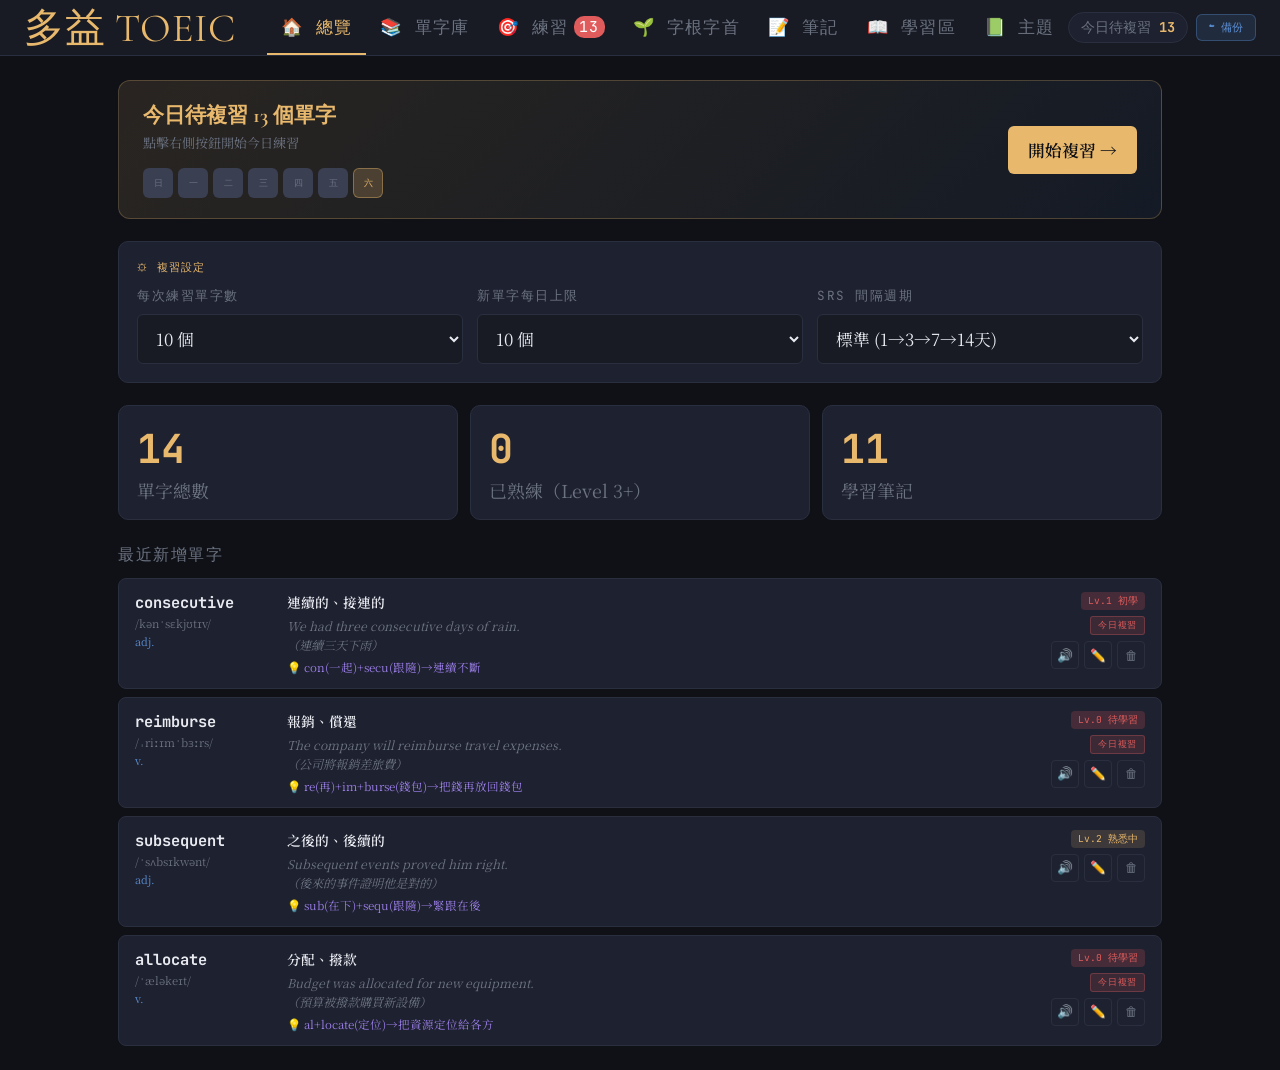
==== commit 0986fbcb: "+topic" ====
--- a/index.html
+++ b/index.html
@@ -410,6 +410,7 @@
   <script src="js/practice.js"></script>
   <script src="js/backup.js"></script>
   <script src="js/topics-data.js"></script>
+  <script src="js/topics-practice.js"></script>
   <script src="js/topics.js"></script>
   <script src="js/learn.js"></script>
   <script src="js/app.js"></script>
--- a/css/style.css
+++ b/css/style.css
@@ -47,7 +47,7 @@
 }
 .logo {
   font-family: var(--font-display);
-  font-size: 1.4rem;
+  font-size: 2.5rem;
   color: var(--gold);
   letter-spacing: .02em;
   margin-right: 32px;
@@ -62,7 +62,7 @@
   gap: 6px;
   padding: 0 14px;
   font-family: var(--font-mono);
-  font-size: .7rem;
+  font-size: 1.08rem;
   letter-spacing: .07em;
   cursor: pointer;
   border: none;
@@ -80,7 +80,7 @@
   color: white;
   border-radius: 10px;
   padding: 1px 5px;
-  font-size: .6rem;
+  font-size: .94rem;
   min-width: 16px;
   text-align: center;
 }
@@ -97,7 +97,7 @@
   border-radius: 20px;
   padding: 5px 12px;
   font-family: var(--font-mono);
-  font-size: .68rem;
+  font-size: .85rem;
   color: var(--muted);
   white-space: nowrap;
 }
@@ -108,38 +108,38 @@
 ════════════════════ */
 .page { display: none; padding: 24px 28px; max-width: 1100px; margin: 0 auto; }
 .page.active { display: block; }
-.section-title { font-family: var(--font-display); font-size: 1.5rem; color: var(--text); margin-bottom: 4px; }
-.section-sub { font-family: var(--font-mono); font-size: .66rem; color: var(--muted); letter-spacing: .1em; margin-bottom: 22px; }
+.section-title { font-family: var(--font-display); font-size: 2.5rem; color: var(--text); margin-bottom: 4px; }
+.section-sub { font-family: var(--font-mono); font-size: .83rem; color: var(--muted); letter-spacing: .1em; margin-bottom: 22px; }
 .page-toolbar { display: flex; align-items: flex-start; justify-content: space-between; margin-bottom: 6px; gap: 12px; }
 
 /* ── Grid ── */
 .grid-2 { display: grid; grid-template-columns: 1fr 1fr; gap: 14px; }
 .grid-3 { display: grid; grid-template-columns: repeat(3,1fr); gap: 12px; }
 .stat-card { background: var(--card); border: 1px solid var(--border); border-radius: 10px; padding: 16px 18px; }
-.stat-card .num { font-family: var(--font-mono); font-size: 1.9rem; font-weight: 700; color: var(--gold); }
-.stat-card .lbl { font-size: .74rem; color: var(--muted); margin-top: 2px; }
+.stat-card .num { font-family: var(--font-mono); font-size: 2.5rem; font-weight: 700; color: var(--gold); }
+.stat-card .lbl { font-size: 1.12rem; color: var(--muted); margin-top: 2px; }
 
 /* ════════════════════
    BUTTONS
 ════════════════════ */
 .btn {
-  border: none; border-radius: 6px; padding: 10px 18px;
-  font-family: var(--font-main); font-size: .86rem;
+  border: none; border-radius: 6px; padding: 12px 20px;
+  font-family: var(--font-main); font-size: 1.05rem;
   cursor: pointer; transition: all .15s; font-weight: 600;
 }
 .btn-gold { background: var(--gold); color: #0f1117; }
 .btn-gold:hover { background: var(--gold2); }
 .btn-ghost { background: none; border: 1px solid var(--border); color: var(--muted); }
 .btn-ghost:hover { border-color: var(--gold); color: var(--gold); }
-.btn-sm { padding: 5px 11px; font-size: .74rem; border-radius: 4px; }
+.btn-sm { padding: 7px 14px; font-size: 1.12rem; border-radius: 4px; }
 
 /* ════════════════════
    INPUT / FORM
 ════════════════════ */
 .inp {
   background: var(--surface); border: 1px solid var(--border);
-  border-radius: 6px; padding: 9px 12px;
-  font-family: var(--font-main); font-size: .86rem;
+  border-radius: 6px; padding: 11px 14px;
+  font-family: var(--font-main); font-size: 1.05rem;
   color: var(--text); width: 100%; outline: none;
   transition: border-color .15s;
 }
@@ -148,7 +148,7 @@
 textarea.inp { resize: vertical; min-height: 78px; }
 select.inp { cursor: pointer; }
 .form-label {
-  font-family: var(--font-mono); font-size: .63rem;
+  font-family: var(--font-mono); font-size: .79rem;
   letter-spacing: .12em; color: var(--muted);
   margin-bottom: 5px; display: block; text-transform: uppercase;
 }
@@ -530,7 +530,7 @@
 .learn-nav-wrap { display: flex; flex-direction: column; gap: 8px; }
 .learn-nav-label {
   font-family: var(--font-mono);
-  font-size: .6rem;
+  font-size: .94rem;
   letter-spacing: .14em;
   color: var(--muted);
   text-transform: uppercase;
@@ -551,8 +551,8 @@
 }
 .learn-nav-btn:hover { border-color: var(--muted); }
 .learn-nav-btn.active { background: rgba(255,255,255,.04); }
-.learn-nav-part  { font-family: var(--font-mono); font-size: .72rem; font-weight: 700; }
-.learn-nav-title { font-size: .74rem; color: var(--muted); }
+.learn-nav-part  { font-family: var(--font-mono); font-size: 2.5rem; font-weight: 700; }
+.learn-nav-title { font-size: 1.12rem; color: var(--muted); }
 
 /* Learn body */
 .learn-body { display: flex; flex-direction: column; gap: 18px; }
@@ -565,19 +565,19 @@
 .learn-part-badge {
   display: inline-block;
   font-family: var(--font-mono);
-  font-size: .65rem;
+  font-size: 2.5rem;
   padding: 2px 10px;
   border-radius: 4px;
   letter-spacing: .08em;
   margin-bottom: 8px;
 }
-.learn-part-title { font-family: var(--font-display); font-size: 1.8rem; color: var(--text); margin-bottom: 4px; }
-.learn-part-meta  { font-family: var(--font-mono); font-size: .7rem; color: var(--muted); margin-bottom: 10px; }
-.learn-part-intro { font-size: .86rem; color: var(--muted); line-height: 1.7; }
-.learn-note-tip   { margin-top: 10px; font-size: .8rem; color: var(--green); background: rgba(76,175,130,.08); border: 1px solid rgba(76,175,130,.2); border-radius: 6px; padding: 8px 12px; }
+.learn-part-title { font-family: var(--font-display); font-size: 2.5rem; color: var(--text); margin-bottom: 4px; }
+.learn-part-meta  { font-family: var(--font-mono); font-size: 1.08rem; color: var(--muted); margin-bottom: 10px; }
+.learn-part-intro { font-size: 1.05rem; color: var(--muted); line-height: 1.7; }
+.learn-note-tip   { margin-top: 10px; font-size: 1.18rem; color: var(--green); background: rgba(76,175,130,.08); border: 1px solid rgba(76,175,130,.2); border-radius: 6px; padding: 8px 12px; }
 
 .learn-section { background: var(--card); border: 1px solid var(--border); border-radius: 10px; padding: 18px 20px; }
-.learn-section-title { font-family: var(--font-mono); font-size: .7rem; letter-spacing: .1em; color: var(--gold); text-transform: uppercase; margin-bottom: 14px; }
+.learn-section-title { font-family: var(--font-mono); font-size: 1.08rem; letter-spacing: .1em; color: var(--gold); text-transform: uppercase; margin-bottom: 14px; }
 
 /* Type cards */
 .learn-types { display: flex; flex-direction: column; gap: 10px; }
@@ -587,23 +587,23 @@
   border-radius: 7px;
   padding: 12px 15px;
 }
-.learn-type-name { font-weight: 700; font-size: .88rem; margin-bottom: 3px; }
-.learn-type-desc { font-size: .78rem; color: var(--muted); margin-bottom: 5px; }
-.learn-type-key  { font-size: .76rem; color: var(--gold); margin-bottom: 5px; }
+.learn-type-name { font-weight: 700; font-size: 1.08rem; margin-bottom: 3px; }
+.learn-type-desc { font-size: 1.16rem; color: var(--muted); margin-bottom: 5px; }
+.learn-type-key  { font-size: .94rem; color: var(--gold); margin-bottom: 5px; }
 .learn-type-example {
   font-family: var(--font-mono);
-  font-size: .72rem;
+  font-size: 2.5rem;
   color: var(--green);
   background: rgba(76,175,130,.06);
   border-left: 3px solid rgba(76,175,130,.3);
   padding: 6px 10px;
   border-radius: 0 4px 4px 0;
-  line-height: 1.6;
+  line-height: 1.75;
 }
 
 /* Strategy */
 .learn-strategy {
-  font-size: .86rem;
+  font-size: 1.05rem;
   color: var(--text);
   line-height: 1.8;
   background: var(--surface);
@@ -613,13 +613,13 @@
 
 /* Keywords */
 .learn-keywords { display: flex; flex-direction: column; gap: 6px; }
-.learn-kw-item  { display: flex; align-items: center; gap: 8px; font-size: .82rem; color: var(--text); }
-.learn-kw-text  { font-family: var(--font-mono); font-size: .76rem; flex: 1; }
+.learn-kw-item  { display: flex; align-items: center; gap: 8px; font-size: 2.5rem; color: var(--text); }
+.learn-kw-text  { font-family: var(--font-mono); font-size: .94rem; flex: 1; }
 
 /* Traps */
 .learn-traps { display: flex; flex-direction: column; gap: 7px; }
 .learn-trap-item {
-  font-size: .82rem;
+  font-size: 2.5rem;
   color: var(--red);
   background: rgba(224,92,92,.06);
   border: 1px solid rgba(224,92,92,.2);
@@ -636,7 +636,7 @@
 }
 @media (max-width: 480px) {
   .learn-nav-btn { padding: 7px 10px; }
-  .learn-nav-part { font-size: .65rem; }
+  .learn-nav-part { font-size: 2.5rem; }
 }
 
 /* ── 學習區練習例句（Part 2）── */
@@ -647,7 +647,7 @@
   border-radius: 7px; padding: 12px 14px;
 }
 .learn-practice-num {
-  font-family: var(--font-mono); font-size: .68rem;
+  font-family: var(--font-mono); font-size: .85rem;
   color: var(--gold); background: rgba(232,184,109,.1);
   border: 1px solid rgba(232,184,109,.25);
   border-radius: 4px; padding: 2px 7px;
@@ -655,15 +655,15 @@
 }
 .learn-practice-body { flex: 1; display: flex; flex-direction: column; gap: 5px; }
 .learn-practice-q {
-  font-family: var(--font-mono); font-size: .8rem;
+  font-family: var(--font-mono); font-size: 1.18rem;
   color: var(--text); display: flex; align-items: center; gap: 8px; flex-wrap: wrap;
 }
 .learn-practice-a {
-  font-family: var(--font-mono); font-size: .78rem;
+  font-family: var(--font-mono); font-size: 1.16rem;
   color: var(--green); display: flex; align-items: center; gap: 8px; flex-wrap: wrap;
 }
 .learn-practice-note {
-  font-size: .7rem; color: var(--muted);
+  font-size: 1.08rem; color: var(--muted);
   font-style: italic; margin-top: 2px;
 }
 
@@ -673,7 +673,7 @@
 .roots-cat-header {
   padding: 10px 14px;
   font-family: var(--font-mono);
-  font-size: .68rem;
+  font-size: .85rem;
   font-weight: 700;
   letter-spacing: .08em;
   cursor: pointer;
@@ -687,9 +687,9 @@
 }
 .roots-cat-header:hover { background: rgba(255,255,255,.03); }
 .roots-cat-left { display: flex; align-items: center; gap: 8px; }
-.roots-cat-arrow { font-size: .7rem; color: var(--muted); width: 12px; }
-.roots-cat-desc  { font-size: .62rem; color: var(--muted); font-weight: 400; }
-.roots-cat-count { font-family: var(--font-mono); font-size: .6rem; color: var(--muted);
+.roots-cat-arrow { font-size: 1.08rem; color: var(--muted); width: 12px; }
+.roots-cat-desc  { font-size: 1.16rem; color: var(--muted); font-weight: 400; }
+.roots-cat-count { font-family: var(--font-mono); font-size: .94rem; color: var(--muted);
   background: var(--card); border-radius: 10px; padding: 1px 7px; }
 .roots-cat-items { display: none; }
 .roots-cat-items.open { display: block; }
@@ -703,7 +703,7 @@
 .rfc-cat-btn {
   padding: 4px 11px; border-radius: 16px;
   border: 1px solid var(--border);
-  font-family: var(--font-mono); font-size: .65rem;
+  font-family: var(--font-mono); font-size: 2.5rem;
   cursor: pointer; background: none; color: var(--muted);
   transition: all .15s;
 }
@@ -711,7 +711,7 @@
 .rfc-cat-btn.active { background: rgba(232,184,109,.12); border-color: var(--gold); color: var(--gold); }
 
 @media (max-width: 480px) {
-  .rfc-cat-btn { padding: 3px 8px; font-size: .6rem; }
+  .rfc-cat-btn { padding: 3px 8px; font-size: .94rem; }
   .roots-cat-desc { display: none; }
 }
 
@@ -732,8 +732,8 @@
   flex-wrap: wrap;
 }
 .tg-item { display: flex; flex-direction: column; gap: 4px; }
-.tg-label { font-family: var(--font-mono); font-size: .62rem; color: var(--muted); letter-spacing: .08em; }
-.tg-value { font-family: var(--font-mono); font-size: .9rem; font-weight: 700; color: var(--gold); }
+.tg-label { font-family: var(--font-mono); font-size: 1.16rem; color: var(--muted); letter-spacing: .08em; }
+.tg-value { font-family: var(--font-mono); font-size: 2.5rem; font-weight: 700; color: var(--gold); }
 .tg-bar   { width: 120px; height: 4px; background: var(--dim); border-radius: 2px; margin-top: 2px; }
 .tg-fill  { height: 100%; background: var(--gold); border-radius: 2px; transition: width .4s; }
 
@@ -766,14 +766,14 @@
 .topic-card:hover { border-color: var(--dim); }
 .topic-card.active { border-width: 2px; }
 .topic-card.done { opacity: .7; }
-.tc-icon { font-size: 1.4rem; flex-shrink: 0; }
+.tc-icon { font-size: 2.5rem; flex-shrink: 0; }
 .tc-body { flex: 1; min-width: 0; }
-.tc-name { font-family: var(--font-mono); font-size: .8rem; font-weight: 700; }
-.tc-name-tw { font-size: .72rem; color: var(--muted); }
+.tc-name { font-family: var(--font-mono); font-size: 1.18rem; font-weight: 700; }
+.tc-name-tw { font-size: 2.5rem; color: var(--muted); }
 .tc-progress-bar { height: 3px; background: var(--dim); border-radius: 2px; margin: 4px 0 2px; }
 .tc-progress-fill { height: 100%; border-radius: 2px; transition: width .3s; }
-.tc-pct { font-family: var(--font-mono); font-size: .6rem; color: var(--muted); }
-.tc-done { position: absolute; right: 8px; top: 8px; color: var(--green); font-size: .8rem; font-weight: 700; }
+.tc-pct { font-family: var(--font-mono); font-size: .94rem; color: var(--muted); }
+.tc-done { position: absolute; right: 8px; top: 8px; color: var(--green); font-size: 1.18rem; font-weight: 700; }
 
 /* Topic detail */
 .topic-detail-wrap {
@@ -790,14 +790,14 @@
   margin-bottom: 14px;
   flex-wrap: wrap;
 }
-.td-icon { font-size: 1.8rem; }
-.td-name { font-family: var(--font-display); font-size: 1.5rem; color: var(--text); }
-.td-name-tw { font-size: .76rem; color: var(--muted); }
+.td-icon { font-size: 2.5rem; }
+.td-name { font-family: var(--font-display); font-size: 2.5rem; color: var(--text); }
+.td-name-tw { font-size: .94rem; color: var(--muted); }
 .td-reviewed-label {
   display: flex;
   align-items: center;
   gap: 6px;
-  font-size: .78rem;
+  font-size: 1.16rem;
   color: var(--muted);
   cursor: pointer;
   margin-left: auto;
@@ -806,9 +806,9 @@
 .td-reviewed-label input { accent-color: var(--green); }
 .td-tabs { display: flex; gap: 0; }
 .td-tab {
-  padding: 8px 18px;
+  padding: 10px 20px;
   font-family: var(--font-mono);
-  font-size: .7rem;
+  font-size: 1.08rem;
   cursor: pointer;
   border: none;
   background: none;
@@ -837,22 +837,22 @@
 .tv-body { flex: 1; }
 .tv-word {
   font-family: var(--font-mono);
-  font-size: .92rem;
+  font-size: 1.12rem;
   font-weight: 700;
   color: var(--text);
   display: flex;
   align-items: center;
   gap: 7px;
 }
-.tv-meaning { font-size: .78rem; color: var(--gold); margin: 2px 0; }
-.tv-example { font-size: .75rem; color: var(--muted); font-style: italic; line-height: 1.5; }
+.tv-meaning { font-size: 1.16rem; color: var(--gold); margin: 2px 0; }
+.tv-example { font-size: .93rem; color: var(--muted); font-style: italic; line-height: 1.7; }
 .tv-add-btn {
   background: none;
   border: 1px solid var(--border);
   border-radius: 4px;
   padding: 3px 8px;
   font-family: var(--font-mono);
-  font-size: .62rem;
+  font-size: 1.16rem;
   cursor: pointer;
   color: var(--muted);
   white-space: nowrap;
@@ -871,7 +871,7 @@
 }
 .tp-pattern {
   font-family: var(--font-mono);
-  font-size: .82rem;
+  font-size: 2.5rem;
   font-weight: 700;
   color: var(--blue);
   display: flex;
@@ -881,7 +881,7 @@
   margin-bottom: 3px;
 }
 .tp-tag {
-  font-size: .6rem;
+  font-size: .94rem;
   padding: 1px 7px;
   background: rgba(91,143,212,.12);
   border: 1px solid rgba(91,143,212,.25);
@@ -889,22 +889,22 @@
   color: var(--blue);
   font-weight: 400;
 }
-.tp-tw { font-size: .74rem; color: var(--muted); margin-bottom: 6px; }
-.tp-example { font-size: .8rem; color: var(--text); font-style: italic; line-height: 1.6; display: flex; align-items: center; gap: 8px; flex-wrap: wrap; }
+.tp-tw { font-size: 1.12rem; color: var(--muted); margin-bottom: 6px; }
+.tp-example { font-size: 1.18rem; color: var(--text); font-style: italic; line-height: 1.75; display: flex; align-items: center; gap: 8px; flex-wrap: wrap; }
 
 /* Exam tips tab */
 .te-list { padding: 14px 18px; display: flex; flex-direction: column; gap: 8px; }
 .te-item {
-  font-size: .82rem;
+  font-size: 2.5rem;
   color: var(--text);
   background: var(--surface);
   border: 1px solid var(--border);
   border-radius: 6px;
   padding: 9px 13px;
-  line-height: 1.6;
+  line-height: 1.75;
 }
 .te-note-prompt { padding: 0 18px 16px; }
-.te-note-title { font-family: var(--font-mono); font-size: .68rem; color: var(--muted); letter-spacing: .1em; margin-bottom: 8px; margin-top: 14px; }
+.te-note-title { font-family: var(--font-mono); font-size: .85rem; color: var(--muted); letter-spacing: .1em; margin-bottom: 8px; margin-top: 14px; }
 
 /* RWD */
 @media (max-width: 740px) {
@@ -925,24 +925,24 @@
   padding: 12px 18px;
   border-bottom: 1px solid var(--border);
 }
-.tpq-count { font-family: var(--font-mono); font-size: .72rem; color: var(--muted); }
+.tpq-count { font-family: var(--font-mono); font-size: 2.5rem; color: var(--muted); }
 .tpq-list  { padding: 14px 18px; display: flex; flex-direction: column; gap: 16px; max-height: 600px; overflow-y: auto; }
 .tpq-item  { background: var(--surface); border: 1px solid var(--border); border-radius: 8px; padding: 14px 16px; }
 .tpq-meta  { display: flex; gap: 6px; margin-bottom: 8px; }
 .tpq-part-tag {
-  font-family: var(--font-mono); font-size: .62rem;
+  font-family: var(--font-mono); font-size: 1.16rem;
   padding: 2px 8px; border-radius: 3px;
   background: rgba(232,184,109,.12); color: var(--gold);
   border: 1px solid rgba(232,184,109,.25);
 }
 .tpq-type-tag {
-  font-family: var(--font-mono); font-size: .62rem;
+  font-family: var(--font-mono); font-size: 1.16rem;
   padding: 2px 8px; border-radius: 3px;
   background: rgba(91,143,212,.1); color: var(--blue);
   border: 1px solid rgba(91,143,212,.2);
 }
 .tpq-q {
-  font-size: .86rem;
+  font-size: 1.05rem;
   color: var(--text);
   line-height: 1.7;
   margin-bottom: 12px;
@@ -953,7 +953,7 @@
   padding: 9px 14px;
   border: 1px solid var(--border);
   border-radius: 6px;
-  font-size: .82rem;
+  font-size: 2.5rem;
   cursor: pointer;
   transition: all .15s;
   color: var(--text);
@@ -966,11 +966,106 @@
 .tpq-choice.locked   { cursor: default; opacity: .55; }
 .tpq-reveal-btn:disabled { opacity: .35; cursor: default; }
 .tpq-explain {
-  font-size: .8rem;
+  font-size: 1.18rem;
   color: var(--text);
   background: rgba(76,175,130,.08);
   border: 1px solid rgba(76,175,130,.2);
   border-radius: 6px;
   padding: 9px 13px;
-  line-height: 1.6;
-}
+  line-height: 1.75;
+}
+
+/* ════════════════════
+   主題：同義替換 / 常見錯誤 / 單字篩選
+════════════════════ */
+/* 單字層級篩選 */
+.tv-filter-bar { display:flex; gap:6px; padding:12px 18px 0; flex-wrap:wrap; }
+.tv-filter-btn {
+  padding:4px 12px; border-radius:16px;
+  border:1px solid var(--border); font-family:var(--font-mono);
+  font-size:.66rem; cursor:pointer; background:none; color:var(--muted);
+  transition:all .15s;
+}
+.tv-filter-btn:hover { border-color:var(--gold); color:var(--gold); }
+.tv-filter-btn.on { background:rgba(232,184,109,.12); border-color:var(--gold); color:var(--gold); }
+
+/* 單字難度星星 */
+.tv-level { font-size:.65rem; color:var(--gold); letter-spacing:1px; margin-left:4px; }
+
+/* 同義替換 */
+.ts-list { padding:14px 18px; display:flex; flex-direction:column; gap:10px; }
+.ts-item { background:var(--surface); border:1px solid var(--border); border-radius:8px; padding:13px 16px; }
+.ts-word { font-family:var(--font-mono); font-size:.95rem; font-weight:700; color:var(--gold); margin-bottom:8px; }
+.ts-others { display:flex; gap:6px; flex-wrap:wrap; margin-bottom:8px; }
+.ts-chip {
+  background:rgba(91,143,212,.1); border:1px solid rgba(91,143,212,.25);
+  color:var(--blue); border-radius:4px; padding:3px 10px;
+  font-family:var(--font-mono); font-size:.72rem;
+}
+.ts-note { font-size:.76rem; color:var(--muted); font-style:italic; }
+
+/* 常見錯誤 */
+.te-err-list { padding:14px 18px; display:flex; flex-direction:column; gap:12px; }
+.te-err-item { background:var(--surface); border:1px solid var(--border); border-radius:8px; padding:13px 16px; }
+.te-err-wrong {
+  font-family:var(--font-mono); font-size:.8rem; color:var(--red);
+  background:rgba(224,92,92,.06); border-left:3px solid var(--red);
+  padding:6px 10px; border-radius:0 4px 4px 0; margin-bottom:6px;
+  text-decoration:line-through;
+}
+.te-err-right {
+  font-family:var(--font-mono); font-size:.8rem; color:var(--green);
+  background:rgba(76,175,130,.06); border-left:3px solid var(--green);
+  padding:6px 10px; border-radius:0 4px 4px 0; margin-bottom:6px;
+}
+.te-err-explain { font-size:.76rem; color:var(--muted); line-height:1.6; }
+
+/* ════════════════════
+   練習題 — 文章段落 + Part篩選
+════════════════════ */
+.tpq-part-filter {
+  display: flex; gap: 7px; align-items: center;
+  padding: 12px 18px; border-bottom: 1px solid var(--border);
+  flex-wrap: wrap;
+}
+.tpq-pf-btn {
+  padding: 5px 13px; border-radius: 16px;
+  border: 1px solid var(--border);
+  font-family: var(--font-mono); font-size: .76rem;
+  cursor: pointer; background: none; color: var(--muted);
+  transition: all .15s;
+}
+.tpq-pf-btn:hover { border-color: var(--gold); color: var(--gold); }
+.tpq-pf-btn.on { background: rgba(232,184,109,.12); border-color: var(--gold); color: var(--gold); }
+
+.tpq-group {
+  background: var(--surface); border: 1px solid var(--border);
+  border-radius: 10px; overflow: hidden; margin-bottom: 4px;
+}
+.tpq-group-header {
+  display: flex; gap: 7px; padding: 12px 16px;
+  border-bottom: 1px solid var(--border);
+  background: rgba(255,255,255,.02);
+}
+.tpq-passage {
+  background: rgba(91,143,212,.04);
+  border-bottom: 1px solid var(--border);
+  padding: 14px 18px;
+}
+.tpq-passage-label {
+  font-family: var(--font-mono); font-size: .76rem;
+  color: var(--blue); letter-spacing: .08em;
+  margin-bottom: 10px; display: flex; align-items: center;
+}
+.tpq-passage-text {
+  font-size: .92rem; line-height: 1.85;
+  color: var(--text); white-space: pre-line;
+  font-family: var(--font-main);
+}
+.tpq-group .tpq-item {
+  border: none; border-radius: 0;
+  border-bottom: 1px solid var(--border);
+}
+.tpq-group .tpq-item:last-child { border-bottom: none; }
+.tpq-q { font-size: .92rem; line-height: 1.75; color: var(--text); margin-bottom: 13px; }
+.tpq-choice { font-size: .88rem; padding: 10px 15px; }
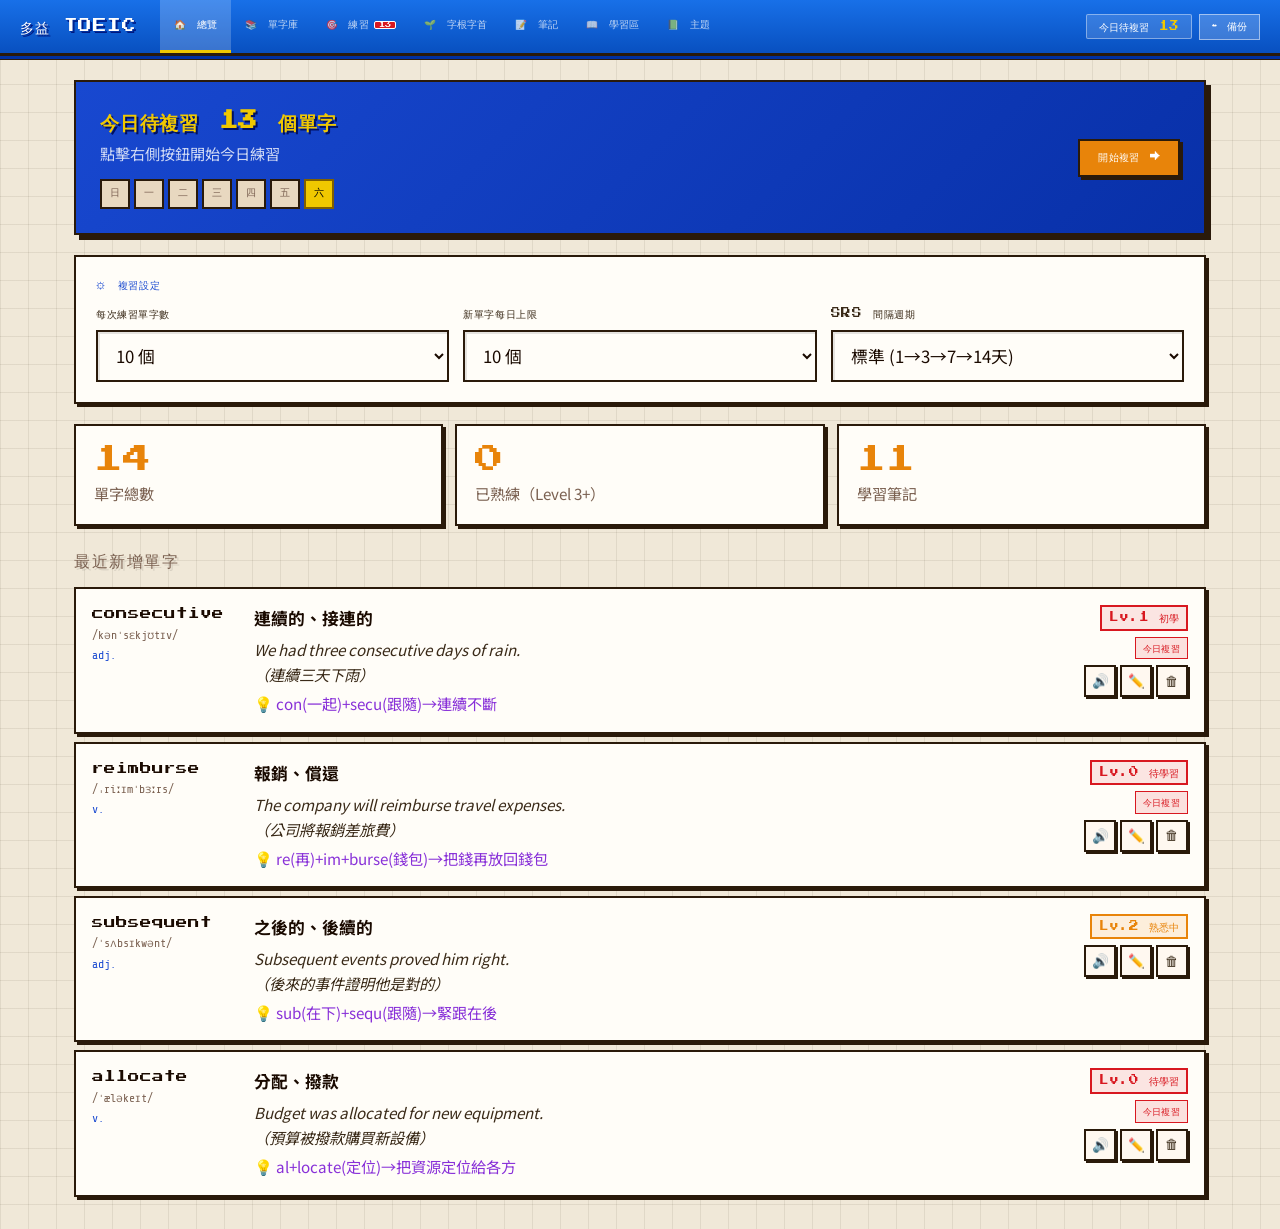
==== commit da7c1f13: "y2k" ====
--- a/index.html
+++ b/index.html
@@ -4,7 +4,7 @@
   <meta charset="UTF-8">
   <meta name="viewport" content="width=device-width, initial-scale=1.0">
   <title>多益學習系統</title>
-  <link href="https://fonts.googleapis.com/css2?family=Noto+Serif+TC:wght@400;600;700&family=JetBrains+Mono:wght@400;500;700&family=Cormorant+Garamond:wght@600;700&display=swap" rel="stylesheet">
+  <link href="https://fonts.googleapis.com/css2?family=Press+Start+2P&family=Noto+Sans+TC:wght@400;500;700&family=Share+Tech+Mono&display=swap" rel="stylesheet">
   <link rel="stylesheet" href="css/style.css">
 </head>
 <body>
@@ -328,16 +328,19 @@
 
   <div id="modalsContainer"></div>
 <!-- ══ TOPICS PAGE ══ -->
-<div class="page" id="page-topics">
+<div class="page" id="page-topics" style="min-height:calc(100vh - 80px)">
   <div class="section-title">主題學習</div>
   <div class="section-sub">TOEIC TOPIC CATEGORIES · 13 大主題</div>
 
   <!-- 目標進度條 -->
   <div id="topicGoalBar" class="topic-goal-bar"></div>
 
-  <div class="topics-layout">
-    <!-- 左側主題列表 -->
-    <div class="topic-grid" id="topicGrid"></div>
+  <div class="topics-layout" style="min-height:min(680px, calc(100vh - 220px))">
+    <!-- 左側主題列表 — pixel window -->
+    <div class="topic-grid-window">
+      <div class="topic-grid-window-title">📗 TOPICS</div>
+      <div class="topic-grid" id="topicGrid"></div>
+    </div>
     <!-- 右側詳細內容 -->
     <div class="topic-detail-wrap" id="topicDetail">
       <div class="empty-state"><div class="empty-icon">📗</div>選擇左側主題開始學習</div>
--- a/css/style.css
+++ b/css/style.css
@@ -1,1071 +1,979 @@
 /* ════════════════════════════════════════
-   多益學習系統 — style.css
-   Breakpoints:
-     mobile  : < 480px
-     tablet  : 480px – 740px
-     desktop : > 740px
-════════════════════════════════════════ */
-
-/* ── 變數 ── */
+   多益 TOEIC — Y2K Pixel Style
+   Retro computing aesthetic · 2000年代像素風
+════════════════════════════════════════ */
+@import url('https://fonts.googleapis.com/css2?family=Press+Start+2P&family=Noto+Sans+TC:wght@400;500;700&family=Share+Tech+Mono&display=swap');
+
+/* ── CSS Variables ── */
 :root {
-  --bg:#0f1117; --surface:#181b24; --card:#1e2130; --border:#2a2f3f;
-  --text:#e8eaf0; --muted:#6b7280; --dim:#3a3f52;
-  --gold:#e8b86d; --gold2:#c49a3c; --red:#e05c5c; --green:#4caf82;
-  --blue:#5b8fd4; --purple:#9b7fe8;
-  --font-main:'Noto Serif TC',serif;
-  --font-mono:'JetBrains Mono',monospace;
-  --font-display:'Cormorant Garamond',serif;
-  --header-h: 56px;
-  --nav-h: 48px;
+  /* Y2K Color Palette */
+  --bg:        #f0e8d8;
+  --bg2:       #e8d8c0;
+  --surface:   #fff8f0;
+  --card:      #fffdf8;
+  --border:    #2a1a0a;
+  --border2:   #4a3520;
+
+  /* Text */
+  --text:      #1a0a00;
+  --text2:     #3a2a18;
+  --muted:     #7a6050;
+  --dim:       #b8a898;
+
+  /* Accent colors — Y2K bright */
+  --gold:      #e8840a;
+  --gold2:     #c86800;
+  --pink:      #e8409a;
+  --blue:      #1848d0;
+  --blue2:     #0830a8;
+  --cyan:      #08b8c8;
+  --green:     #18a830;
+  --purple:    #8830d8;
+  --red:       #d81820;
+  --yellow:    #f0c800;
+
+  /* Glow versions */
+  --gold-bg:   rgba(232,132,10,.12);
+  --pink-bg:   rgba(232,64,154,.1);
+  --blue-bg:   rgba(24,72,208,.1);
+  --green-bg:  rgba(24,168,48,.1);
+  --red-bg:    rgba(216,24,32,.1);
+
+  /* Fonts */
+  --font-pixel: 'Press Start 2P', monospace;
+  --font-body:  'Noto Sans TC', sans-serif;
+  --font-mono:  'Share Tech Mono', monospace;
+
+  /* Fluid type — pixel font needs smaller base */
+  --text-xxs: clamp(.5rem,  1.5vw,  .6rem);
+  --text-xs:  clamp(.6rem,  1.8vw,  .72rem);
+  --text-sm:  clamp(.82rem, 2vw,    .95rem);
+  --text-base:clamp(.95rem, 2.5vw,  1.05rem);
+  --text-lg:  clamp(1.05rem,3vw,    1.2rem);
+  --text-xl:  clamp(1.2rem, 3.5vw,  1.4rem);
+  --text-2xl: clamp(1.4rem, 4vw,    1.8rem);
+  --text-3xl: clamp(1.8rem, 5vw,    2.4rem);
+
+  /* Pixel border shorthand */
+  --px-border: 2px solid var(--border);
+  --px-shadow: 3px 3px 0 var(--border);
+  --px-shadow-lg: 5px 5px 0 var(--border);
+
+  --header-h: clamp(44px,8vw,56px);
+
+  /* Grid paper background */
+  --grid-color: rgba(42,26,10,.08);
 }
 
 /* ── Reset ── */
 *, *::before, *::after { box-sizing: border-box; margin: 0; padding: 0; }
 html { scroll-behavior: smooth; }
 body {
-  background: var(--bg);
+  background-color: var(--bg);
+  background-image:
+    linear-gradient(var(--grid-color) 1px, transparent 1px),
+    linear-gradient(90deg, var(--grid-color) 1px, transparent 1px);
+  background-size: 28px 28px;
   color: var(--text);
-  font-family: var(--font-main);
+  font-family: var(--font-body);
+  font-size: var(--text-base);
+  line-height: 1.6;
   min-height: 100vh;
   overflow-x: hidden;
 }
 
-/* ════════════════════
-   HEADER
-════════════════════ */
+/* ── Custom Scrollbar ── */
+::-webkit-scrollbar       { width: 10px; height: 10px; }
+::-webkit-scrollbar-track { background: var(--bg2); border-left: 2px solid var(--border); }
+::-webkit-scrollbar-thumb { background: var(--border); border: 2px solid var(--bg2); }
+::-webkit-scrollbar-thumb:hover { background: var(--border2); }
+
+/* ════════════════════════════════════════
+   HEADER — Windows 98 style
+════════════════════════════════════════ */
 header {
-  background: var(--surface);
-  border-bottom: 1px solid var(--border);
-  padding: 0 24px;
+  background: linear-gradient(180deg, #1870e8 0%, #0850c0 100%);
+  border-bottom: 3px solid var(--border);
+  padding: 0 clamp(8px,2vw,20px);
   display: flex;
   align-items: center;
   height: var(--header-h);
   position: sticky;
   top: 0;
-  z-index: 50;
+  z-index: 100;
   gap: 0;
-}
+  box-shadow: 0 3px 0 #0030a0, 0 4px 0 var(--border);
+}
+
 .logo {
-  font-family: var(--font-display);
-  font-size: 2.5rem;
-  color: var(--gold);
-  letter-spacing: .02em;
-  margin-right: 32px;
+  font-family: var(--font-pixel);
+  font-size: clamp(.55rem, 2vw, .85rem);
+  color: #fff;
+  text-shadow: 1px 1px 0 #0030a0, 2px 2px 0 #001880;
+  margin-right: clamp(10px,2vw,24px);
   white-space: nowrap;
   flex-shrink: 0;
-}
-.nav { display: flex; height: 100%; overflow-x: auto; scrollbar-width: none; }
+  letter-spacing: .04em;
+}
+
+.nav { display: flex; height: 100%; overflow-x: auto; scrollbar-width: none; flex: 1; }
 .nav::-webkit-scrollbar { display: none; }
+
 .nav-btn {
   display: flex;
   align-items: center;
-  gap: 6px;
-  padding: 0 14px;
-  font-family: var(--font-mono);
-  font-size: 1.08rem;
-  letter-spacing: .07em;
+  gap: 5px;
+  padding: 0 clamp(7px,1.5vw,14px);
+  font-family: var(--font-pixel);
+  font-size: var(--text-xxs);
   cursor: pointer;
   border: none;
   background: none;
-  color: var(--muted);
-  border-bottom: 2px solid transparent;
-  transition: all .15s;
+  color: rgba(255,255,255,.75);
+  border-bottom: 3px solid transparent;
+  transition: all .1s;
   white-space: nowrap;
   flex-shrink: 0;
-}
-.nav-btn:hover { color: var(--text); }
-.nav-btn.active { color: var(--gold); border-bottom-color: var(--gold); }
+  letter-spacing: .02em;
+}
+.nav-btn:hover { color: #fff; background: rgba(255,255,255,.15); }
+.nav-btn.active {
+  color: #fff;
+  background: rgba(255,255,255,.2);
+  border-bottom-color: var(--yellow);
+}
 .nav-btn .badge {
   background: var(--red);
-  color: white;
-  border-radius: 10px;
-  padding: 1px 5px;
-  font-size: .94rem;
+  border: 1px solid #fff;
+  color: #fff;
+  border-radius: 2px;
+  padding: 0 4px;
+  font-size: .65em;
   min-width: 16px;
   text-align: center;
 }
+
 .header-right {
   margin-left: auto;
   display: flex;
   align-items: center;
+  gap: 7px;
+  flex-shrink: 0;
+  padding-left: 10px;
+}
+
+.today-pill {
+  background: rgba(255,255,255,.15);
+  border: 1px solid rgba(255,255,255,.4);
+  border-radius: 2px;
+  padding: 4px clamp(8px,1.5vw,12px);
+  font-family: var(--font-pixel);
+  font-size: var(--text-xxs);
+  color: #fff;
+  white-space: nowrap;
+}
+.today-pill span { color: var(--yellow); }
+
+/* ════════════════════════════════════════
+   PIXEL WINDOW — base component
+════════════════════════════════════════ */
+.px-window {
+  background: var(--card);
+  border: var(--px-border);
+  box-shadow: var(--px-shadow);
+  border-radius: 0;
+}
+.px-window-title {
+  background: linear-gradient(90deg, #1060d8, #0840a8);
+  color: #fff;
+  font-family: var(--font-pixel);
+  font-size: var(--text-xxs);
+  padding: 5px 10px;
+  display: flex;
+  align-items: center;
   gap: 8px;
-  flex-shrink: 0;
-}
-.today-pill {
-  background: var(--card);
-  border: 1px solid var(--border);
-  border-radius: 20px;
-  padding: 5px 12px;
+  border-bottom: 2px solid var(--border);
+  letter-spacing: .03em;
+}
+.px-window-dots { display: flex; gap: 3px; margin-left: auto; }
+.px-window-dot { width: 10px; height: 10px; border: 1px solid rgba(0,0,0,.5); border-radius: 0; }
+.px-window-dot.red  { background: var(--red); }
+.px-window-dot.gold { background: var(--yellow); }
+.px-window-dot.green{ background: var(--green); }
+
+/* ════════════════════════════════════════
+   PAGE LAYOUT
+════════════════════════════════════════ */
+.page { display: none; padding: clamp(12px,3vw,24px); max-width: 1180px; margin: 0 auto; }
+.page.active { display: block; }
+
+.section-title {
+  font-family: var(--font-pixel);
+  font-size: clamp(.7rem, 2vw, 1rem);
+  color: var(--text);
+  margin-bottom: .3rem;
+  letter-spacing: .04em;
+  text-shadow: 2px 2px 0 rgba(0,0,0,.1);
+}
+.section-sub {
   font-family: var(--font-mono);
-  font-size: .85rem;
+  font-size: var(--text-xs);
   color: var(--muted);
-  white-space: nowrap;
-}
-.today-pill span { color: var(--gold); font-weight: 700; }
-
-/* ════════════════════
-   PAGE LAYOUT
-════════════════════ */
-.page { display: none; padding: 24px 28px; max-width: 1100px; margin: 0 auto; }
-.page.active { display: block; }
-.section-title { font-family: var(--font-display); font-size: 2.5rem; color: var(--text); margin-bottom: 4px; }
-.section-sub { font-family: var(--font-mono); font-size: .83rem; color: var(--muted); letter-spacing: .1em; margin-bottom: 22px; }
-.page-toolbar { display: flex; align-items: flex-start; justify-content: space-between; margin-bottom: 6px; gap: 12px; }
-
-/* ── Grid ── */
+  letter-spacing: .1em;
+  margin-bottom: 1.25rem;
+}
+
+/* ── Grids ── */
 .grid-2 { display: grid; grid-template-columns: 1fr 1fr; gap: 14px; }
 .grid-3 { display: grid; grid-template-columns: repeat(3,1fr); gap: 12px; }
-.stat-card { background: var(--card); border: 1px solid var(--border); border-radius: 10px; padding: 16px 18px; }
-.stat-card .num { font-family: var(--font-mono); font-size: 2.5rem; font-weight: 700; color: var(--gold); }
-.stat-card .lbl { font-size: 1.12rem; color: var(--muted); margin-top: 2px; }
-
-/* ════════════════════
-   BUTTONS
-════════════════════ */
+
+.stat-card {
+  background: var(--card);
+  border: var(--px-border);
+  box-shadow: var(--px-shadow);
+  padding: clamp(12px,2.5vw,18px);
+}
+.stat-card .num {
+  font-family: var(--font-pixel);
+  font-size: var(--text-2xl);
+  color: var(--gold);
+  line-height: 1.1;
+}
+.stat-card .lbl { font-size: var(--text-sm); color: var(--muted); margin-top: 6px; }
+
+/* ════════════════════════════════════════
+   BUTTONS — pixel style
+════════════════════════════════════════ */
 .btn {
-  border: none; border-radius: 6px; padding: 12px 20px;
-  font-family: var(--font-main); font-size: 1.05rem;
-  cursor: pointer; transition: all .15s; font-weight: 600;
-}
-.btn-gold { background: var(--gold); color: #0f1117; }
+  display: inline-flex;
+  align-items: center;
+  gap: 6px;
+  border: var(--px-border);
+  box-shadow: var(--px-shadow);
+  padding: clamp(7px,1.5vw,10px) clamp(12px,2.5vw,18px);
+  font-family: var(--font-pixel);
+  font-size: var(--text-xxs);
+  cursor: pointer;
+  transition: all .08s;
+  white-space: nowrap;
+  letter-spacing: .03em;
+  background: var(--card);
+}
+.btn:active { transform: translate(3px,3px); box-shadow: none; }
+.btn-gold { background: var(--gold); color: #fff; }
 .btn-gold:hover { background: var(--gold2); }
-.btn-ghost { background: none; border: 1px solid var(--border); color: var(--muted); }
-.btn-ghost:hover { border-color: var(--gold); color: var(--gold); }
-.btn-sm { padding: 7px 14px; font-size: 1.12rem; border-radius: 4px; }
-
-/* ════════════════════
-   INPUT / FORM
-════════════════════ */
+.btn-ghost { background: var(--surface); color: var(--text2); }
+.btn-ghost:hover { background: var(--bg2); }
+.btn-sm { padding: clamp(4px,1vw,6px) clamp(8px,1.5vw,12px); font-size: var(--text-xxs); }
+
+/* ════════════════════════════════════════
+   FORM ELEMENTS
+════════════════════════════════════════ */
 .inp {
-  background: var(--surface); border: 1px solid var(--border);
-  border-radius: 6px; padding: 11px 14px;
-  font-family: var(--font-main); font-size: 1.05rem;
-  color: var(--text); width: 100%; outline: none;
-  transition: border-color .15s;
-}
-.inp:focus { border-color: var(--gold); }
-.inp::placeholder { color: var(--muted); }
-textarea.inp { resize: vertical; min-height: 78px; }
+  background: var(--card);
+  border: var(--px-border);
+  box-shadow: inset 2px 2px 0 rgba(0,0,0,.1);
+  padding: clamp(8px,1.5vw,11px) clamp(10px,2vw,14px);
+  font-family: var(--font-body);
+  font-size: var(--text-base);
+  color: var(--text);
+  width: 100%;
+  outline: none;
+  transition: box-shadow .1s;
+  border-radius: 0;
+}
+.inp:focus { box-shadow: inset 2px 2px 0 rgba(0,0,0,.15), 0 0 0 2px var(--blue); }
+.inp::placeholder { color: var(--dim); }
+textarea.inp { resize: vertical; min-height: 80px; }
 select.inp { cursor: pointer; }
+
 .form-label {
-  font-family: var(--font-mono); font-size: .79rem;
-  letter-spacing: .12em; color: var(--muted);
-  margin-bottom: 5px; display: block; text-transform: uppercase;
-}
-.form-group { display: flex; flex-direction: column; gap: 4px; margin-bottom: 13px; }
+  font-family: var(--font-pixel);
+  font-size: var(--text-xxs);
+  letter-spacing: .06em;
+  color: var(--text2);
+  margin-bottom: 5px;
+  display: block;
+}
+.form-group { display: flex; flex-direction: column; gap: 3px; margin-bottom: 13px; }
 .form-row { display: grid; grid-template-columns: 1fr 1fr; gap: 13px; }
 
-/* ════════════════════
+/* ════════════════════════════════════════
    TAGS
-════════════════════ */
-.tag { display:inline-block; font-family:var(--font-mono); font-size:.58rem; padding:2px 7px; border-radius:3px; letter-spacing:.07em; }
-.tag-gold   { background:rgba(232,184,109,.15); color:var(--gold);   border:1px solid rgba(232,184,109,.3); }
-.tag-blue   { background:rgba(91,143,212,.15);  color:var(--blue);   border:1px solid rgba(91,143,212,.3); }
-.tag-green  { background:rgba(76,175,130,.15);  color:var(--green);  border:1px solid rgba(76,175,130,.3); }
-.tag-red    { background:rgba(224,92,92,.15);   color:var(--red);    border:1px solid rgba(224,92,92,.3); }
-.tag-purple { background:rgba(155,127,232,.15); color:var(--purple); border:1px solid rgba(155,127,232,.3); }
-
-/* ════════════════════
-   MODAL
-════════════════════ */
-.overlay { display:none; position:fixed; inset:0; background:rgba(0,0,0,.72); z-index:200; align-items:center; justify-content:center; padding:16px; }
+════════════════════════════════════════ */
+.tag { display: inline-block; font-family: var(--font-pixel); font-size: var(--text-xxs); padding: 3px 7px; border: 1px solid; letter-spacing: .04em; }
+.tag-gold   { background:rgba(232,132,10,.15); color:var(--gold);   border-color:var(--gold); }
+.tag-blue   { background:rgba(24,72,208,.12);  color:var(--blue);   border-color:var(--blue); }
+.tag-green  { background:rgba(24,168,48,.12);  color:var(--green);  border-color:var(--green); }
+.tag-red    { background:rgba(216,24,32,.12);  color:var(--red);    border-color:var(--red); }
+.tag-purple { background:rgba(136,48,216,.12); color:var(--purple); border-color:var(--purple); }
+
+/* ════════════════════════════════════════
+   MODAL — pixel window style
+════════════════════════════════════════ */
+.overlay { display:none; position:fixed; inset:0; background:rgba(0,0,0,.55); z-index:200; align-items:center; justify-content:center; padding:16px; }
 .overlay.show { display:flex; }
 .modal {
-  background:var(--surface); border:1px solid var(--border);
-  border-radius:12px; width:560px; max-width:100%;
-  max-height:92vh; overflow-y:auto;
-  box-shadow:0 20px 60px rgba(0,0,0,.6);
+  background: var(--card);
+  border: 3px solid var(--border);
+  box-shadow: 6px 6px 0 var(--border);
+  width: min(580px,100%);
+  max-height: 92vh;
+  overflow-y: auto;
+  border-radius: 0;
 }
 .modal-header {
-  padding:16px 20px; border-bottom:1px solid var(--border);
-  font-family:var(--font-display); font-size:1.1rem; color:var(--gold);
-  display:flex; align-items:center; justify-content:space-between;
-  position:sticky; top:0; background:var(--surface); z-index:2;
-}
-.modal-close { background:none; border:none; color:var(--muted); font-size:1.1rem; cursor:pointer; padding:2px 6px; }
-.modal-close:hover { color:var(--text); }
-.modal-body { padding:20px; }
-.modal-footer { padding:0 20px 20px; display:flex; justify-content:flex-end; gap:10px; flex-wrap:wrap; }
-
-/* ════════════════════
+  background: linear-gradient(90deg,#1060d8,#0840a8);
+  color: #fff;
+  padding: 8px 14px;
+  font-family: var(--font-pixel);
+  font-size: var(--text-xxs);
+  display: flex;
+  align-items: center;
+  justify-content: space-between;
+  border-bottom: 2px solid var(--border);
+  position: sticky; top: 0; z-index: 2;
+  letter-spacing: .04em;
+}
+.modal-close { background: var(--red); border: 1px solid rgba(0,0,0,.4); color: #fff; width: 18px; height: 18px; cursor: pointer; font-size: .7rem; display: flex; align-items: center; justify-content: center; }
+.modal-body { padding: clamp(14px,3vw,20px); }
+.modal-footer { padding: 0 clamp(14px,3vw,20px) clamp(14px,3vw,20px); display: flex; justify-content: flex-end; gap: 10px; flex-wrap: wrap; }
+
+/* ════════════════════════════════════════
    DASHBOARD
-════════════════════ */
+════════════════════════════════════════ */
 .review-banner {
-  background: linear-gradient(135deg,rgba(232,184,109,.12),rgba(91,143,212,.08));
-  border: 1px solid rgba(232,184,109,.25);
-  border-radius: 12px; padding: 20px 24px;
-  margin-bottom: 22px;
-  display: flex; align-items: center; justify-content: space-between; gap: 16px;
+  background: linear-gradient(135deg, #1848d0, #0830a8);
+  border: var(--px-border);
+  box-shadow: var(--px-shadow-lg);
+  padding: clamp(16px,3vw,24px);
+  margin-bottom: 20px;
+  display: flex;
+  align-items: center;
+  justify-content: space-between;
+  gap: 16px;
   flex-wrap: wrap;
-}
-.review-banner h2 { font-family:var(--font-display); font-size:1.3rem; color:var(--gold); }
-.review-banner p  { font-size:.82rem; color:var(--muted); margin-top:4px; }
-.streak-bar { display:flex; gap:5px; margin-top:16px; flex-wrap:wrap; }
-.streak-day {
-  width:30px; height:30px; border-radius:6px; background:var(--dim);
-  display:flex; align-items:center; justify-content:center;
-  font-family:var(--font-mono); font-size:.58rem; color:var(--muted);
-}
-.streak-day.done  { background:rgba(76,175,130,.25); color:var(--green); border:1px solid rgba(76,175,130,.4); }
-.streak-day.today { background:rgba(232,184,109,.2);  color:var(--gold);  border:1px solid rgba(232,184,109,.4); }
-.settings-panel { background:var(--card); border:1px solid var(--border); border-radius:10px; padding:18px; margin-bottom:22px; }
-.settings-grid  { display:grid; grid-template-columns:repeat(3,1fr); gap:14px; align-items:end; }
-.settings-title { font-family:var(--font-mono); font-size:.66rem; letter-spacing:.12em; color:var(--gold); margin-bottom:12px; }
-
-/* ════════════════════
+  color: #fff;
+}
+.review-banner h2 { font-family: var(--font-pixel); font-size: var(--text-lg); color: var(--yellow); letter-spacing: .04em; text-shadow: 2px 2px 0 #001060; }
+.review-banner p  { font-size: var(--text-sm); color: rgba(255,255,255,.8); margin-top: 4px; }
+.streak-bar { display: flex; gap: 4px; margin-top: 14px; flex-wrap: wrap; }
+.streak-day { width: clamp(24px,5vw,30px); height: clamp(24px,5vw,30px); border: 2px solid var(--border); background: var(--bg2); display: flex; align-items: center; justify-content: center; font-family: var(--font-mono); font-size: var(--text-xxs); color: var(--muted); }
+.streak-day.done  { background: var(--green); border-color: #006010; color: #fff; }
+.streak-day.today { background: var(--yellow); border-color: #806000; color: #000; }
+.settings-panel { background: var(--card); border: var(--px-border); box-shadow: var(--px-shadow); padding: clamp(14px,3vw,20px); margin-bottom: 20px; }
+.settings-grid  { display: grid; grid-template-columns: repeat(3,1fr); gap: 14px; align-items: end; }
+.settings-title { font-family: var(--font-pixel); font-size: var(--text-xxs); letter-spacing: .08em; color: var(--blue); margin-bottom: 14px; }
+
+/* ════════════════════════════════════════
    VOCAB
-════════════════════ */
-.vocab-toolbar { display:flex; gap:10px; margin-bottom:16px; align-items:center; }
-.vocab-search  { flex:1; }
-.vocab-table   { display:flex; flex-direction:column; gap:8px; }
+════════════════════════════════════════ */
+.vocab-toolbar { display: flex; gap: 8px; margin-bottom: 16px; align-items: center; flex-wrap: wrap; }
+.vocab-search  { flex: 1; min-width: 150px; }
+
 .vocab-card {
-  background:var(--card); border:1px solid var(--border);
-  border-radius:8px; padding:13px 16px;
-  display:flex; align-items:flex-start; gap:12px;
-  transition:border-color .15s;
-}
-.vocab-card:hover { border-color:var(--dim); }
-.vocab-card-word { min-width:140px; flex-shrink:0; }
-.vc-word     { font-family:var(--font-mono); font-size:.96rem; font-weight:700; color:var(--text); }
-.vc-phonetic { font-size:.7rem; color:var(--muted); margin-top:2px; }
-.vc-pos      { font-size:.68rem; color:var(--blue); margin-top:1px; }
-.vocab-card-body { flex:1; min-width:0; }
-.vc-meaning  { font-size:.86rem; color:var(--text); font-weight:600; }
-.vc-example  { font-size:.76rem; color:var(--muted); margin-top:4px; font-style:italic; line-height:1.6; }
-.vc-tip      { font-size:.72rem; color:var(--purple); margin-top:4px; }
-.vocab-card-meta { display:flex; flex-direction:column; align-items:flex-end; gap:6px; flex-shrink:0; }
-.srs-badge { font-family:var(--font-mono); font-size:.6rem; padding:2px 7px; border-radius:4px; }
-.srs-0 { background:rgba(224,92,92,.2);   color:var(--red); }
-.srs-1 { background:rgba(232,184,109,.15);color:var(--gold); }
-.srs-2 { background:rgba(91,143,212,.15); color:var(--blue); }
-.srs-3 { background:rgba(76,175,130,.15); color:var(--green); }
-.card-actions { display:flex; gap:5px; }
-.icon-btn {
-  background:none; border:1px solid var(--border); border-radius:4px;
-  width:28px; height:28px; display:flex; align-items:center; justify-content:center;
-  cursor:pointer; font-size:.8rem; transition:all .12s; color:var(--muted);
-}
-.icon-btn:hover       { border-color:var(--gold); color:var(--gold); }
-.icon-btn.speak:hover { border-color:var(--blue); color:var(--blue); }
-.icon-btn.del:hover   { border-color:var(--red);  color:var(--red); }
-
-/* TTS row */
-.tts-row { display:flex; align-items:center; gap:8px; margin-bottom:16px; flex-wrap:wrap; }
-.tts-row .lbl { font-family:var(--font-mono); font-size:.66rem; color:var(--muted); }
-.speed-btn { padding:3px 10px; border-radius:3px; border:1px solid var(--border); font-family:var(--font-mono); font-size:.65rem; cursor:pointer; background:none; color:var(--muted); transition:all .12s; }
-.speed-btn.on { background:var(--blue); color:white; border-color:var(--blue); }
+  background: var(--card);
+  border: var(--px-border);
+  box-shadow: var(--px-shadow);
+  padding: clamp(10px,2.5vw,16px);
+  display: flex;
+  align-items: flex-start;
+  gap: 12px;
+  transition: box-shadow .08s, transform .08s;
+  margin-bottom: 8px;
+}
+.vocab-card:hover { box-shadow: 5px 5px 0 var(--border); transform: translate(-1px,-1px); }
+.vocab-card-word { min-width: clamp(110px,18vw,150px); flex-shrink: 0; }
+.vc-word     { font-family: var(--font-pixel); font-size: var(--text-xs); color: var(--text); line-height: 1.5; }
+.vc-phonetic { font-family: var(--font-mono); font-size: var(--text-xs); color: var(--muted); margin-top: 4px; }
+.vc-pos      { font-family: var(--font-mono); font-size: var(--text-xs); color: var(--blue); margin-top: 2px; }
+.vocab-card-body { flex: 1; min-width: 0; }
+.vc-meaning  { font-size: var(--text-base); color: var(--text); font-weight: 700; }
+.vc-example  { font-size: var(--text-sm); color: var(--text2); margin-top: 5px; line-height: 1.65; font-style: italic; }
+.vc-tip      { font-size: var(--text-sm); color: var(--purple); margin-top: 4px; }
+.vocab-card-meta { display: flex; flex-direction: column; align-items: flex-end; gap: 6px; flex-shrink: 0; }
+
+.srs-badge { font-family: var(--font-pixel); font-size: var(--text-xxs); padding: 3px 7px; border: 2px solid; }
+.srs-0 { background: var(--red-bg);   color: var(--red);   border-color: var(--red); }
+.srs-1 { background: var(--gold-bg);  color: var(--gold);  border-color: var(--gold); }
+.srs-2 { background: var(--blue-bg);  color: var(--blue);  border-color: var(--blue); }
+.srs-3 { background: var(--green-bg); color: var(--green); border-color: var(--green); }
+
+.card-actions { display: flex; gap: 4px; }
+.icon-btn { background: var(--surface); border: var(--px-border); width: clamp(28px,5vw,32px); height: clamp(28px,5vw,32px); display: flex; align-items: center; justify-content: center; cursor: pointer; font-size: .85rem; transition: all .08s; color: var(--text2); box-shadow: 2px 2px 0 var(--border); }
+.icon-btn:active      { transform: translate(2px,2px); box-shadow: none; }
+.icon-btn:hover       { background: var(--gold); color: #fff; border-color: var(--gold2); }
+.icon-btn.speak:hover { background: var(--blue); color: #fff; border-color: var(--blue2); }
+.icon-btn.del:hover   { background: var(--red);  color: #fff; border-color: #a00000; }
 
 /* Root hint */
-#rootHintBox { background:rgba(232,184,109,.06); border:1px solid rgba(232,184,109,.25); border-radius:8px; padding:10px 14px; display:flex; flex-direction:column; gap:6px; }
-.root-hint-item  { display:flex; align-items:center; gap:10px; flex-wrap:wrap; }
-.root-hint-badge { font-family:var(--font-mono); font-size:.72rem; font-weight:700; color:var(--gold); background:rgba(232,184,109,.15); border:1px solid rgba(232,184,109,.3); border-radius:4px; padding:2px 8px; white-space:nowrap; }
-.root-hint-meaning { font-size:.8rem; color:var(--muted); flex:1; }
-.root-hint-use { background:none; border:1px solid var(--border); border-radius:4px; padding:3px 9px; font-family:var(--font-mono); font-size:.63rem; color:var(--muted); cursor:pointer; white-space:nowrap; transition:all .12s; }
-.root-hint-use:hover { border-color:var(--gold); color:var(--gold); }
-
-/* ════════════════════
+#rootHintBox { background: var(--gold-bg); border: 2px solid var(--gold); padding: 10px 14px; display: flex; flex-direction: column; gap: 7px; margin-bottom: 10px; }
+.root-hint-item  { display: flex; align-items: center; gap: 10px; flex-wrap: wrap; }
+.root-hint-badge { font-family: var(--font-pixel); font-size: var(--text-xxs); color: var(--gold); border: 2px solid var(--gold); padding: 2px 8px; }
+.root-hint-meaning { font-size: var(--text-sm); color: var(--text2); flex: 1; }
+.root-hint-use { background: var(--surface); border: var(--px-border); box-shadow: 2px 2px 0 var(--border); padding: 3px 9px; font-family: var(--font-pixel); font-size: var(--text-xxs); cursor: pointer; }
+.root-hint-use:hover { background: var(--gold); color: #fff; }
+
+/* TTS */
+.tts-row { display: flex; align-items: center; gap: 8px; margin-bottom: 14px; flex-wrap: wrap; }
+.tts-row .lbl { font-family: var(--font-pixel); font-size: var(--text-xxs); color: var(--muted); }
+.speed-btn { padding: 3px 10px; border: var(--px-border); font-family: var(--font-pixel); font-size: var(--text-xxs); cursor: pointer; background: var(--surface); box-shadow: 2px 2px 0 var(--border); transition: all .08s; }
+.speed-btn:active { transform: translate(2px,2px); box-shadow: none; }
+.speed-btn.on { background: var(--blue); color: #fff; border-color: var(--blue2); }
+
+/* ════════════════════════════════════════
    PRACTICE
-════════════════════ */
-.practice-select { display:flex; gap:12px; margin-bottom:22px; flex-wrap:wrap; }
-.mode-card { background:var(--card); border:2px solid var(--border); border-radius:10px; padding:16px 18px; cursor:pointer; flex:1; min-width:140px; transition:all .2s; }
-.mode-card:hover    { border-color:var(--dim); }
-.mode-card.selected { border-color:var(--gold); background:rgba(232,184,109,.06); }
-.mode-card .icon  { font-size:1.5rem; margin-bottom:7px; }
-.mode-card .title { font-weight:700; font-size:.88rem; }
-.mode-card .desc  { font-size:.72rem; color:var(--muted); margin-top:3px; }
-.practice-arena       { display:none; }
-.practice-arena.active{ display:block; }
-.practice-header { display:flex; align-items:center; justify-content:space-between; margin-bottom:18px; gap:10px; }
-.progress-track  { flex:1; height:5px; background:var(--dim); border-radius:3px; }
-.progress-fill   { height:100%; background:var(--gold); border-radius:3px; transition:width .4s; }
-.q-card   { background:var(--card); border:1px solid var(--border); border-radius:12px; padding:28px 20px; margin-bottom:18px; text-align:center; }
-.q-prompt { font-size:.75rem; color:var(--muted); font-family:var(--font-mono); letter-spacing:.1em; margin-bottom:10px; }
-.q-word   { font-family:var(--font-display); font-size:2.2rem; color:var(--text); margin-bottom:7px; }
-.q-sub    { font-size:.82rem; color:var(--muted); }
-.choices { display:grid; grid-template-columns:1fr 1fr; gap:9px; margin-bottom:14px; }
-.choice { background:var(--surface); border:2px solid var(--border); border-radius:8px; padding:12px 14px; cursor:pointer; font-size:.88rem; transition:all .15s; text-align:left; }
-.choice:hover:not(.locked) { border-color:var(--blue); color:var(--blue); }
-.choice.correct { border-color:var(--green); background:rgba(76,175,130,.1); color:var(--green); }
-.choice.wrong   { border-color:var(--red);   background:rgba(224,92,92,.1);  color:var(--red); }
-.choice.locked  { cursor:default; }
-.spell-result { font-family:var(--font-mono); font-size:.86rem; padding:8px 13px; border-radius:6px; display:none; text-align:center; margin-bottom:10px; }
-.spell-result.ok  { display:block; background:rgba(76,175,130,.15); color:var(--green); }
-.spell-result.bad { display:block; background:rgba(224,92,92,.15);  color:var(--red); }
-.feedback-bar { display:flex; justify-content:center; gap:10px; margin-top:10px; }
-.score-screen      { text-align:center; padding:40px 20px; }
-.score-screen .big { font-family:var(--font-display); font-size:3.8rem; color:var(--gold); }
-.score-screen .lbl { color:var(--muted); font-size:.88rem; margin-top:6px; }
-
-/* ════════════════════
+════════════════════════════════════════ */
+.practice-select { display: flex; gap: 10px; margin-bottom: 22px; flex-wrap: wrap; }
+.mode-card { background: var(--card); border: var(--px-border); box-shadow: var(--px-shadow); padding: clamp(13px,2.5vw,18px); cursor: pointer; flex: 1; min-width: 140px; transition: all .08s; }
+.mode-card:hover    { box-shadow: 5px 5px 0 var(--border); transform: translate(-1px,-1px); }
+.mode-card.selected { background: var(--gold-bg); border-color: var(--gold); box-shadow: 4px 4px 0 var(--gold2); }
+.mode-card .icon  { font-size: 1.6rem; margin-bottom: 8px; }
+.mode-card .title { font-family: var(--font-pixel); font-size: var(--text-xxs); line-height: 1.6; }
+.mode-card .desc  { font-size: var(--text-sm); color: var(--muted); margin-top: 5px; }
+
+.q-card { background: var(--card); border: var(--px-border); box-shadow: var(--px-shadow-lg); padding: clamp(22px,5vw,36px) clamp(16px,4vw,28px); margin-bottom: 18px; text-align: center; }
+.q-prompt { font-family: var(--font-pixel); font-size: var(--text-xxs); color: var(--muted); letter-spacing: .08em; margin-bottom: 14px; }
+.q-word   { font-family: var(--font-pixel); font-size: var(--text-3xl); color: var(--text); margin-bottom: 10px; line-height: 1.4; }
+.q-sub    { font-size: var(--text-sm); color: var(--muted); }
+
+.choices { display: grid; grid-template-columns: 1fr 1fr; gap: 8px; margin-bottom: 14px; }
+.choice { background: var(--surface); border: var(--px-border); box-shadow: 2px 2px 0 var(--border); padding: clamp(10px,2vw,13px) clamp(12px,2.5vw,16px); cursor: pointer; font-size: var(--text-sm); transition: all .08s; }
+.choice:hover:not(.locked) { background: var(--blue-bg); border-color: var(--blue); transform: translate(-1px,-1px); box-shadow: 3px 3px 0 var(--blue2); }
+.choice:active:not(.locked) { transform: translate(2px,2px); box-shadow: none; }
+.choice.correct { background: var(--green-bg); border-color: var(--green); color: var(--green); }
+.choice.wrong   { background: var(--red-bg);   border-color: var(--red);   color: var(--red); }
+.choice.locked  { cursor: default; opacity: .5; }
+
+.score-screen      { text-align: center; padding: clamp(40px,8vw,60px) 20px; }
+.score-screen .big { font-family: var(--font-pixel); font-size: var(--text-3xl); color: var(--gold); text-shadow: 3px 3px 0 var(--gold2); }
+.score-screen .lbl { color: var(--muted); font-size: var(--text-sm); margin-top: 10px; }
+
+.spell-result { font-family: var(--font-pixel); font-size: var(--text-xs); padding: 8px 13px; border: var(--px-border); display: none; text-align: center; margin-bottom: 10px; }
+.spell-result.ok  { display: block; background: var(--green-bg); border-color: var(--green); color: var(--green); }
+.spell-result.bad { display: block; background: var(--red-bg);   border-color: var(--red);   color: var(--red); }
+.feedback-bar { display: flex; justify-content: center; gap: 10px; margin-top: 10px; }
+.progress-track { flex: 1; height: 16px; background: var(--bg2); border: var(--px-border); }
+.progress-fill  { height: 100%; background: repeating-linear-gradient(90deg, var(--blue) 0, var(--blue) 8px, var(--blue2) 8px, var(--blue2) 16px); transition: width .4s; }
+.practice-header { display: flex; align-items: center; justify-content: space-between; margin-bottom: 18px; gap: 10px; }
+.practice-arena       { display: none; }
+.practice-arena.active{ display: block; }
+
+/* ════════════════════════════════════════
    NOTES
-════════════════════ */
-.notes-list  { display:flex; flex-direction:column; gap:9px; }
-.note-card   { background:var(--card); border:1px solid var(--border); border-radius:8px; padding:13px 16px; border-left:3px solid var(--dim); }
-.note-card.listen  { border-left-color:var(--red); }
-.note-card.read    { border-left-color:var(--blue); }
-.note-card.grammar { border-left-color:var(--green); }
-.note-card.vocab   { border-left-color:var(--gold); }
-.note-top    { display:flex; align-items:center; gap:7px; margin-bottom:7px; flex-wrap:wrap; }
-.note-title  { font-size:.9rem; font-weight:700; margin-bottom:4px; }
-.note-body   { font-size:.78rem; color:var(--muted); line-height:1.7; white-space:pre-line; }
-.note-footer { display:flex; align-items:center; justify-content:space-between; margin-top:9px; padding-top:7px; border-top:1px solid var(--border); gap:8px; }
-.note-tip    { font-size:.72rem; color:var(--purple); font-style:italic; flex:1; }
-.filter-row-label { font-family:var(--font-mono); font-size:.6rem; letter-spacing:.14em; color:var(--muted); text-transform:uppercase; margin-bottom:6px; }
-.part-sub   { font-size:.58rem; color:var(--muted); margin-left:3px; font-family:var(--font-mono); }
-
-/* ════════════════════
-   ROOTS — LIST MODE
-════════════════════ */
-.roots-layout      { display:grid; grid-template-columns:230px 1fr; gap:18px; min-height:500px; }
-.roots-list        { background:var(--card); border:1px solid var(--border); border-radius:10px; overflow:hidden; }
-.roots-list-header { padding:13px 15px; border-bottom:1px solid var(--border); font-family:var(--font-mono); font-size:.63rem; color:var(--muted); letter-spacing:.12em; text-transform:uppercase; }
-.root-item         { padding:10px 15px; cursor:pointer; border-bottom:1px solid var(--border); transition:background .12s; display:flex; align-items:center; justify-content:space-between; }
-.root-item:hover   { background:var(--surface); }
-.root-item.selected{ background:rgba(232,184,109,.08); border-left:3px solid var(--gold); }
-.root-item-left .root-name { font-family:var(--font-mono); font-size:.88rem; font-weight:700; color:var(--gold); }
-.root-item-left .root-mean { font-size:.72rem; color:var(--muted); margin-top:1px; }
-.root-count  { font-family:var(--font-mono); font-size:.63rem; color:var(--dim); background:var(--surface); border-radius:10px; padding:1px 7px; }
-.root-detail { background:var(--card); border:1px solid var(--border); border-radius:10px; padding:22px; }
-.root-detail-name    { font-family:var(--font-display); font-size:2rem; color:var(--gold); margin-bottom:2px; }
-.root-detail-meaning { font-size:.86rem; color:var(--muted); margin-bottom:4px; }
-.root-detail-origin  { font-size:.74rem; color:var(--dim); font-style:italic; margin-bottom:18px; }
-.root-words    { display:flex; flex-direction:column; gap:7px; }
-.root-word-row { background:var(--surface); border:1px solid var(--border); border-radius:7px; padding:11px 14px; display:flex; gap:12px; align-items:flex-start; flex-wrap:wrap; }
-.rw-word       { font-family:var(--font-mono); font-weight:700; font-size:.92rem; color:var(--text); min-width:120px; }
-.rw-meaning    { font-size:.82rem; color:var(--muted); flex:1; }
-.rw-highlight  { color:var(--gold); }
-.speak-btn-sm  { background:none; border:1px solid var(--border); border-radius:3px; padding:2px 7px; font-size:.63rem; cursor:pointer; color:var(--muted); font-family:var(--font-mono); transition:all .12s; }
-.speak-btn-sm:hover { border-color:var(--blue); color:var(--blue); }
-
-/* Roots mode toggle */
-.roots-mode-toggle    { display:flex; gap:8px; margin-bottom:18px; }
-.mode-toggle-btn      { padding:6px 16px; border-radius:20px; border:1px solid var(--border); font-family:var(--font-mono); font-size:.7rem; cursor:pointer; background:none; color:var(--muted); transition:all .15s; letter-spacing:.05em; }
-.mode-toggle-btn.on   { background:rgba(232,184,109,.12); border-color:var(--gold); color:var(--gold); }
-.roots-layout-wrap    { display:block; }
-.roots-layout-wrap.hidden { display:none; }
-
-/* ════════════════════
-   ROOTS — CARD MODE
-════════════════════ */
-.rfc-wrap        { display:none; max-width:540px; margin:0 auto; }
-.rfc-wrap.show   { display:block; }
-.rfc-progress    { height:4px; background:var(--dim); border-radius:2px; margin-bottom:18px; }
-.rfc-bar         { height:100%; background:var(--gold); border-radius:2px; transition:width .35s; }
-.rfc-card        { perspective:900px; margin-bottom:16px; cursor:pointer; }
-.rfc-inner       { width:100%; height:240px; position:relative; transform-style:preserve-3d; transition:transform .55s cubic-bezier(.4,0,.2,1); }
-.rfc-inner.flipped { transform:rotateY(180deg); }
-.rfc-front,.rfc-back { position:absolute; inset:0; backface-visibility:hidden; border-radius:12px; display:flex; flex-direction:column; align-items:center; justify-content:center; padding:24px; border:1px solid var(--border); }
-.rfc-front  { background:var(--card); border-left:4px solid var(--gold); }
-.rfc-back   { background:var(--surface); border:1px solid var(--gold); transform:rotateY(180deg); }
-.rfc-hint   { font-family:var(--font-mono); font-size:.6rem; color:var(--muted); letter-spacing:.1em; margin-bottom:9px; }
-.rfc-root   { font-family:var(--font-display); font-size:2.4rem; color:var(--gold); margin-bottom:5px; }
-.rfc-origin { font-size:.74rem; color:var(--dim); font-style:italic; }
-.rfc-meaning-big  { font-family:var(--font-display); font-size:1.7rem; color:var(--text); margin-bottom:10px; text-align:center; }
-.rfc-words-preview{ display:flex; gap:7px; flex-wrap:wrap; justify-content:center; }
-.rfc-word-chip    { background:rgba(232,184,109,.1); border:1px solid rgba(232,184,109,.25); border-radius:4px; padding:3px 9px; font-family:var(--font-mono); font-size:.7rem; color:var(--gold); }
-.rfc-nav     { display:flex; align-items:center; justify-content:center; gap:12px; margin-bottom:14px; }
-.rfc-nav-btn { background:var(--card); border:1px solid var(--border); border-radius:6px; padding:7px 20px; font-family:var(--font-mono); font-size:.72rem; cursor:pointer; color:var(--text); transition:all .15s; }
-.rfc-nav-btn:hover    { border-color:var(--gold); color:var(--gold); }
-.rfc-nav-btn:disabled { opacity:.3; cursor:default; pointer-events:none; }
-.rfc-counter  { font-family:var(--font-mono); font-size:.78rem; color:var(--muted); min-width:58px; text-align:center; }
-.rfc-tools    { display:flex; justify-content:center; gap:8px; margin-bottom:24px; flex-wrap:wrap; }
-.rfc-wordlist { background:var(--card); border:1px solid var(--border); border-radius:10px; overflow:hidden; }
-.rfc-wordlist-hdr { padding:9px 15px; border-bottom:1px solid var(--border); font-family:var(--font-mono); font-size:.6rem; color:var(--muted); letter-spacing:.12em; text-transform:uppercase; }
-.rfc-wordlist-row { display:flex; align-items:center; gap:10px; padding:9px 15px; border-bottom:1px solid var(--border); flex-wrap:wrap; }
-.rfc-wordlist-row:last-child { border-bottom:none; }
-.rfc-wl-word    { font-family:var(--font-mono); font-weight:700; font-size:.86rem; min-width:110px; }
-.rfc-wl-meaning { font-size:.78rem; color:var(--muted); flex:1; }
-
-/* ════════════════════
-   BACKUP MODAL
-════════════════════ */
-.btn-backup {
-  background:rgba(91,143,212,.15); border:1px solid rgba(91,143,212,.35);
-  border-radius:6px; padding:5px 12px;
-  font-family:var(--font-mono); font-size:.68rem; color:var(--blue);
-  cursor:pointer; transition:all .15s; white-space:nowrap;
-}
-.btn-backup:hover { background:rgba(91,143,212,.28); }
-.backup-section       { padding:4px 0 8px; }
-.backup-section-title { font-weight:700; font-size:.9rem; margin-bottom:5px; }
-.backup-section-desc  { font-size:.78rem; color:var(--muted); line-height:1.6; }
-.backup-divider { border:none; border-top:1px solid var(--border); margin:16px 0; }
-.backup-howto   { background:rgba(255,255,255,.03); border:1px solid var(--border); border-radius:8px; padding:13px 15px; margin-top:10px; }
-.howto-title    { font-family:var(--font-mono); font-size:.68rem; color:var(--gold); letter-spacing:.08em; margin-bottom:9px; }
-.howto-steps    { padding-left:16px; display:flex; flex-direction:column; gap:6px; }
-.howto-steps li { font-size:.78rem; color:var(--muted); line-height:1.5; }
-.howto-steps a  { color:var(--blue); }
-.code-block {
-  background:#0a0c12; border:1px solid var(--border); border-radius:6px;
-  padding:11px 13px; font-family:var(--font-mono); font-size:.68rem;
-  color:#a8c4a2; overflow-x:auto; white-space:pre; margin-top:9px; line-height:1.6;
-}
-.sync-status         { font-family:var(--font-mono); font-size:.7rem; color:var(--muted); padding:4px 0; }
-.sync-status.ok      { color:var(--green); }
-.sync-status.err     { color:var(--red); }
-.sync-status.syncing { color:var(--gold); animation:pulse 1s infinite; }
-
-/* ════════════════════
+════════════════════════════════════════ */
+.notes-list  { display: flex; flex-direction: column; gap: 8px; }
+.note-card { background: var(--card); border: var(--px-border); box-shadow: var(--px-shadow); padding: clamp(11px,2.5vw,16px); border-left: 5px solid var(--border); }
+.note-card.listen  { border-left-color: var(--red); }
+.note-card.read    { border-left-color: var(--blue); }
+.note-card.grammar { border-left-color: var(--green); }
+.note-card.vocab   { border-left-color: var(--gold); }
+.note-top    { display: flex; align-items: center; gap: 7px; margin-bottom: 8px; flex-wrap: wrap; }
+.note-title  { font-family: var(--font-pixel); font-size: var(--text-xxs); margin-bottom: 5px; line-height: 1.7; }
+.note-body   { font-size: var(--text-sm); color: var(--text2); line-height: 1.75; white-space: pre-line; }
+.note-footer { display: flex; align-items: center; justify-content: space-between; margin-top: 10px; padding-top: 8px; border-top: 2px solid var(--border); gap: 8px; }
+.note-tip    { font-size: var(--text-sm); color: var(--purple); font-style: italic; flex: 1; }
+.filter-row-label { font-family: var(--font-pixel); font-size: var(--text-xxs); letter-spacing: .08em; color: var(--muted); margin-bottom: 7px; }
+.part-sub { font-family: var(--font-mono); font-size: var(--text-xs); color: var(--muted); margin-left: 3px; }
+
+/* ════════════════════════════════════════
+   ROOTS
+════════════════════════════════════════ */
+.roots-layout { display: grid; grid-template-columns: 230px 1fr; gap: 16px; align-items: start; }
+.roots-list { background: var(--card); border: var(--px-border); box-shadow: var(--px-shadow); overflow: hidden; }
+.roots-cat-header { padding: 9px 13px; font-family: var(--font-pixel); font-size: var(--text-xxs); cursor: pointer; display: flex; align-items: center; justify-content: space-between; background: var(--bg2); border-bottom: 2px solid var(--border); user-select: none; transition: background .1s; letter-spacing: .03em; }
+.roots-cat-header:hover { background: var(--yellow); }
+.roots-cat-left { display: flex; align-items: center; gap: 8px; }
+.roots-cat-arrow { font-size: var(--text-xs); color: var(--muted); width: 12px; }
+.roots-cat-desc  { font-family: var(--font-mono); font-size: var(--text-xs); color: var(--muted); font-weight: 400; }
+.roots-cat-count { font-family: var(--font-pixel); font-size: var(--text-xxs); color: var(--muted); background: var(--surface); border: 1px solid var(--border); padding: 1px 6px; }
+.roots-cat-items { display: none; }
+.roots-cat-items.open { display: block; }
+.root-item { padding: 9px 13px; cursor: pointer; border-bottom: 2px solid var(--border); transition: background .1s; display: flex; align-items: center; justify-content: space-between; border-left: 4px solid transparent; }
+.root-item:hover    { background: var(--blue-bg); }
+.root-item.selected { background: var(--gold-bg); border-left-color: var(--gold); }
+.root-item-left .root-name { font-family: var(--font-pixel); font-size: var(--text-xxs); line-height: 1.6; }
+.root-item-left .root-mean { font-family: var(--font-mono); font-size: var(--text-xs); color: var(--muted); margin-top: 3px; }
+.root-count { font-family: var(--font-pixel); font-size: var(--text-xxs); color: var(--muted); background: var(--surface); border: 1px solid var(--border); padding: 1px 6px; }
+.root-detail { background: var(--card); border: var(--px-border); box-shadow: var(--px-shadow); padding: clamp(16px,3vw,22px); }
+.root-detail-name    { font-family: var(--font-pixel); font-size: var(--text-2xl); margin-bottom: 6px; line-height: 1.4; }
+.root-detail-meaning { font-size: var(--text-base); color: var(--text2); margin-bottom: 5px; }
+.root-detail-origin  { font-family: var(--font-mono); font-size: var(--text-sm); color: var(--muted); font-style: italic; margin-bottom: 18px; }
+.root-words { display: flex; flex-direction: column; gap: 6px; }
+.root-word-row { background: var(--surface); border: var(--px-border); padding: 10px 14px; display: flex; gap: 14px; align-items: flex-start; flex-wrap: wrap; }
+.rw-word { font-family: var(--font-mono); font-weight: 700; font-size: var(--text-base); min-width: 120px; }
+.rw-meaning { font-size: var(--text-sm); color: var(--text2); flex: 1; }
+.speak-btn-sm { background: var(--surface); border: var(--px-border); box-shadow: 1px 1px 0 var(--border); padding: 2px 7px; font-family: var(--font-pixel); font-size: var(--text-xxs); cursor: pointer; transition: all .08s; }
+.speak-btn-sm:hover { background: var(--blue); color: #fff; border-color: var(--blue2); }
+.speak-btn-sm:active { transform: translate(1px,1px); box-shadow: none; }
+
+.roots-mode-toggle { display: flex; gap: 8px; margin-bottom: 18px; }
+.mode-toggle-btn { padding: 6px 16px; border: var(--px-border); box-shadow: var(--px-shadow); font-family: var(--font-pixel); font-size: var(--text-xxs); cursor: pointer; background: var(--surface); transition: all .08s; letter-spacing: .03em; }
+.mode-toggle-btn:active { transform: translate(3px,3px); box-shadow: none; }
+.mode-toggle-btn.on { background: var(--blue); color: #fff; border-color: var(--blue2); }
+.roots-layout-wrap { display: block; }
+.roots-layout-wrap.hidden { display: none; }
+
+/* Roots card mode */
+.rfc-wrap { display: none; max-width: 540px; margin: 0 auto; }
+.rfc-wrap.show { display: block; }
+.rfc-progress { height: 14px; background: var(--bg2); border: var(--px-border); margin-bottom: 18px; }
+.rfc-bar { height: 100%; background: repeating-linear-gradient(90deg,var(--green) 0,var(--green) 8px,#006010 8px,#006010 16px); transition: width .4s; }
+.rfc-card { margin-bottom: 16px; cursor: pointer; }
+.rfc-inner { width: 100%; height: clamp(180px,38vw,240px); position: relative; transform-style: preserve-3d; transition: transform .55s cubic-bezier(.4,0,.2,1); }
+.rfc-inner.flipped { transform: rotateY(180deg); }
+.rfc-front, .rfc-back { position: absolute; inset: 0; backface-visibility: hidden; border: var(--px-border); box-shadow: var(--px-shadow-lg); display: flex; flex-direction: column; align-items: center; justify-content: center; padding: 24px; background: var(--card); }
+.rfc-front { border-left: 5px solid var(--gold); }
+.rfc-back  { border: 3px solid var(--blue); background: var(--surface); transform: rotateY(180deg); }
+.rfc-hint  { font-family: var(--font-pixel); font-size: var(--text-xxs); color: var(--muted); letter-spacing: .08em; margin-bottom: 10px; }
+.rfc-root  { font-family: var(--font-pixel); font-size: var(--text-3xl); margin-bottom: 6px; line-height: 1.3; }
+.rfc-origin{ font-family: var(--font-mono); font-size: var(--text-sm); color: var(--muted); }
+.rfc-meaning-big  { font-family: var(--font-pixel); font-size: var(--text-xl); margin-bottom: 12px; text-align: center; line-height: 1.5; }
+.rfc-words-preview{ display: flex; gap: 7px; flex-wrap: wrap; justify-content: center; }
+.rfc-word-chip    { background: var(--gold-bg); border: 2px solid var(--gold); padding: 3px 10px; font-family: var(--font-mono); font-size: var(--text-sm); color: var(--gold); }
+.rfc-nav { display: flex; align-items: center; justify-content: center; gap: 12px; margin-bottom: 12px; }
+.rfc-nav-btn { background: var(--surface); border: var(--px-border); box-shadow: var(--px-shadow); padding: 7px 20px; font-family: var(--font-pixel); font-size: var(--text-xxs); cursor: pointer; transition: all .08s; }
+.rfc-nav-btn:active { transform: translate(3px,3px); box-shadow: none; }
+.rfc-nav-btn:disabled { opacity: .3; cursor: default; pointer-events: none; }
+.rfc-counter { font-family: var(--font-pixel); font-size: var(--text-xs); color: var(--muted); min-width: 64px; text-align: center; }
+.rfc-tools { display: flex; justify-content: center; gap: 8px; margin-bottom: 22px; flex-wrap: wrap; }
+.rfc-wordlist { background: var(--card); border: var(--px-border); overflow: hidden; margin-top: 16px; }
+.rfc-wordlist-hdr { padding: 8px 14px; border-bottom: 2px solid var(--border); font-family: var(--font-pixel); font-size: var(--text-xxs); color: var(--muted); background: var(--bg2); }
+.rfc-wordlist-row { display: flex; align-items: center; gap: 12px; padding: 9px 14px; border-bottom: 2px solid var(--border); flex-wrap: wrap; }
+.rfc-wordlist-row:last-child { border-bottom: none; }
+.rfc-wl-word { font-family: var(--font-mono); font-weight: 700; font-size: var(--text-base); min-width: 110px; }
+.rfc-wl-meaning { font-size: var(--text-sm); color: var(--text2); flex: 1; }
+.rfc-cat-row { display: flex; gap: 6px; flex-wrap: wrap; justify-content: center; margin-bottom: 14px; }
+.rfc-cat-btn { padding: 4px 11px; border: var(--px-border); box-shadow: 2px 2px 0 var(--border); font-family: var(--font-pixel); font-size: var(--text-xxs); cursor: pointer; background: var(--surface); transition: all .08s; }
+.rfc-cat-btn:active { transform: translate(2px,2px); box-shadow: none; }
+.rfc-cat-btn.active { background: var(--gold); color: #fff; border-color: var(--gold2); box-shadow: 2px 2px 0 var(--gold2); }
+
+/* ════════════════════════════════════════
+   BACKUP
+════════════════════════════════════════ */
+.btn-backup { background: rgba(255,255,255,.2); border: 1px solid rgba(255,255,255,.5); padding: 5px 12px; font-family: var(--font-pixel); font-size: var(--text-xxs); color: #fff; cursor: pointer; transition: all .08s; }
+.btn-backup:hover { background: rgba(255,255,255,.35); }
+.backup-section { padding: 4px 0 8px; }
+.backup-section-title { font-family: var(--font-pixel); font-size: var(--text-xs); margin-bottom: 6px; line-height: 1.6; }
+.backup-section-desc  { font-size: var(--text-sm); color: var(--text2); line-height: 1.7; }
+.backup-divider { border: none; border-top: 3px solid var(--border); margin: 16px 0; }
+.backup-howto   { background: var(--bg2); border: var(--px-border); padding: 13px 15px; margin-top: 10px; }
+.howto-title    { font-family: var(--font-pixel); font-size: var(--text-xxs); color: var(--blue); margin-bottom: 9px; }
+.howto-steps    { padding-left: 16px; display: flex; flex-direction: column; gap: 6px; }
+.howto-steps li { font-size: var(--text-sm); color: var(--text2); line-height: 1.6; }
+.howto-steps a  { color: var(--blue); }
+.code-block { background: #001420; border: var(--px-border); padding: 11px 13px; font-family: var(--font-mono); font-size: var(--text-xs); color: #70e870; overflow-x: auto; white-space: pre; margin-top: 9px; line-height: 1.6; }
+.sync-status { font-family: var(--font-pixel); font-size: var(--text-xxs); color: var(--muted); padding: 4px 0; }
+.sync-status.ok      { color: var(--green); }
+.sync-status.err     { color: var(--red); }
+.sync-status.syncing { color: var(--gold); animation: blink 1s step-end infinite; }
+
+/* ════════════════════════════════════════
    TOAST
-════════════════════ */
+════════════════════════════════════════ */
 .toast {
-  position:fixed; bottom:24px; left:50%;
-  transform:translateX(-50%) translateY(80px);
-  background:var(--card); border:1px solid var(--border);
-  border-radius:8px; padding:10px 20px;
-  font-family:var(--font-mono); font-size:.76rem; color:var(--text);
-  box-shadow:0 6px 24px rgba(0,0,0,.4);
-  transition:transform .3s cubic-bezier(.4,0,.2,1), opacity .3s;
-  opacity:0; z-index:300; white-space:nowrap;
-}
-.toast.show  { transform:translateX(-50%) translateY(0); opacity:1; }
-.toast.warn  { border-color:rgba(232,184,109,.5); color:var(--gold); }
-.toast.err   { border-color:rgba(224,92,92,.5);   color:var(--red); }
-
-/* ════════════════════
+  position: fixed; bottom: 20px; left: 50%;
+  transform: translateX(-50%) translateY(80px);
+  background: var(--card); border: var(--px-border);
+  box-shadow: var(--px-shadow-lg);
+  padding: 10px 20px;
+  font-family: var(--font-pixel);
+  font-size: var(--text-xxs);
+  color: var(--text);
+  transition: transform .25s steps(4), opacity .25s;
+  opacity: 0; z-index: 300; white-space: nowrap;
+}
+.toast.show  { transform: translateX(-50%) translateY(0); opacity: 1; }
+.toast.warn  { border-color: var(--gold);  color: var(--gold); }
+.toast.err   { border-color: var(--red);   color: var(--red); }
+
+/* ════════════════════════════════════════
    EMPTY STATE
-════════════════════ */
-.empty-state { text-align:center; padding:50px 20px; color:var(--muted); }
-.empty-icon  { font-size:2.6rem; margin-bottom:10px; }
-
-/* @keyframes */
-@keyframes pulse { 0%,100%{opacity:1} 50%{opacity:.4} }
-
-/* ════════════════════════════════════════
-   RWD — TABLET  ( < 740px )
+════════════════════════════════════════ */
+.empty-state { text-align: center; padding: clamp(40px,8vw,60px) 20px; color: var(--muted); }
+.empty-icon  { font-size: 2.8rem; margin-bottom: 12px; }
+
+/* ════════════════════════════════════════
+   LEARN
+════════════════════════════════════════ */
+.learn-layout { display: grid; grid-template-columns: 200px 1fr; gap: 18px; align-items: start; }
+.learn-nav-wrap { display: flex; flex-direction: column; gap: 6px; }
+.learn-nav-label { font-family: var(--font-pixel); font-size: var(--text-xxs); letter-spacing: .08em; color: var(--muted); margin-bottom: 4px; }
+.learn-nav { display: flex; flex-direction: column; gap: 4px; }
+.learn-nav-btn { background: var(--card); border: var(--px-border); box-shadow: var(--px-shadow); padding: 9px 13px; cursor: pointer; text-align: left; transition: all .08s; }
+.learn-nav-btn:hover  { background: var(--blue-bg); }
+.learn-nav-btn:active { transform: translate(3px,3px); box-shadow: none; }
+.learn-nav-btn.active { background: var(--gold-bg); border-color: var(--gold); box-shadow: 3px 3px 0 var(--gold2); }
+.learn-nav-part  { font-family: var(--font-pixel); font-size: var(--text-xxs); line-height: 1.6; }
+.learn-nav-title { font-family: var(--font-mono); font-size: var(--text-xs); color: var(--muted); margin-top: 3px; }
+.learn-body { display: flex; flex-direction: column; gap: 14px; }
+.learn-header { background: var(--card); border: var(--px-border); box-shadow: var(--px-shadow); padding: clamp(16px,3vw,22px); }
+.learn-part-badge { display: inline-block; font-family: var(--font-pixel); font-size: var(--text-xxs); padding: 4px 10px; border: 2px solid; letter-spacing: .04em; margin-bottom: 10px; }
+.learn-part-title { font-family: var(--font-pixel); font-size: clamp(.7rem,2.5vw,.95rem); color: var(--text); margin-bottom: 6px; line-height: 1.6; }
+.learn-part-meta  { font-family: var(--font-mono); font-size: var(--text-sm); color: var(--muted); margin-bottom: 10px; }
+.learn-part-intro { font-size: var(--text-base); color: var(--text2); line-height: 1.75; }
+.learn-note-tip   { margin-top: 10px; font-size: var(--text-sm); color: var(--green); background: var(--green-bg); border: 2px solid var(--green); padding: 8px 12px; }
+.learn-section { background: var(--card); border: var(--px-border); box-shadow: var(--px-shadow); padding: clamp(14px,3vw,20px); }
+.learn-section-title { font-family: var(--font-pixel); font-size: var(--text-xxs); letter-spacing: .08em; color: var(--blue); margin-bottom: 14px; text-transform: uppercase; }
+.learn-types { display: flex; flex-direction: column; gap: 8px; }
+.learn-type-card { background: var(--surface); border: var(--px-border); padding: 12px 15px; }
+.learn-type-name { font-family: var(--font-pixel); font-size: var(--text-xxs); margin-bottom: 5px; line-height: 1.6; }
+.learn-type-desc { font-size: var(--text-sm); color: var(--muted); margin-bottom: 6px; }
+.learn-type-key  { font-size: var(--text-sm); color: var(--gold); margin-bottom: 6px; }
+.learn-type-example { font-family: var(--font-mono); font-size: var(--text-sm); color: var(--green); background: var(--green-bg); border-left: 4px solid var(--green); padding: 6px 10px; line-height: 1.7; }
+.learn-strategy { font-size: var(--text-base); color: var(--text); line-height: 1.85; background: var(--surface); border: var(--px-border); padding: 14px 16px; }
+.learn-keywords { display: flex; flex-direction: column; gap: 6px; }
+.learn-kw-item { display: flex; align-items: center; gap: 9px; font-size: var(--text-sm); }
+.learn-kw-text { font-family: var(--font-mono); font-size: var(--text-sm); flex: 1; }
+.learn-traps { display: flex; flex-direction: column; gap: 6px; }
+.learn-trap-item { font-size: var(--text-sm); color: var(--red); background: var(--red-bg); border: 2px solid var(--red); padding: 7px 12px; }
+.learn-practice { display: flex; flex-direction: column; gap: 8px; }
+.learn-practice-item { display: flex; gap: 10px; align-items: flex-start; background: var(--surface); border: var(--px-border); padding: 11px 14px; }
+.learn-practice-num { font-family: var(--font-pixel); font-size: var(--text-xxs); color: var(--gold); border: 2px solid var(--gold); padding: 2px 7px; flex-shrink: 0; }
+.learn-practice-body { flex: 1; display: flex; flex-direction: column; gap: 5px; }
+.learn-practice-q { font-family: var(--font-mono); font-size: var(--text-sm); display: flex; align-items: center; gap: 8px; flex-wrap: wrap; }
+.learn-practice-a { font-family: var(--font-mono); font-size: var(--text-sm); color: var(--green); display: flex; align-items: center; gap: 8px; flex-wrap: wrap; }
+.learn-practice-note { font-size: var(--text-xs); color: var(--muted); font-style: italic; margin-top: 2px; }
+
+/* ════════════════════════════════════════
+   TOPICS — complete redesign
+════════════════════════════════════════ */
+
+/* Goal bar — pixel window style */
+.topic-goal-bar {
+  background: var(--card);
+  border: var(--px-border);
+  box-shadow: var(--px-shadow);
+  margin-bottom: 18px;
+  overflow: hidden;
+}
+.topic-goal-bar::before {
+  content: '📊 LEARNING PROGRESS';
+  display: block;
+  background: linear-gradient(90deg,#1060d8,#0840a8);
+  color: #fff;
+  font-family: var(--font-pixel);
+  font-size: var(--text-xxs);
+  padding: 5px 12px;
+  border-bottom: 2px solid var(--border);
+  letter-spacing: .06em;
+}
+.tg-row { display: flex; align-items: center; gap: clamp(12px,2.5vw,24px); flex-wrap: wrap; padding: clamp(12px,2.5vw,18px); }
+.tg-item { display: flex; flex-direction: column; gap: 4px; }
+.tg-label { font-family: var(--font-pixel); font-size: var(--text-xxs); color: var(--muted); }
+.tg-value { font-family: var(--font-pixel); font-size: var(--text-lg); color: var(--gold); line-height: 1.2; text-shadow: 1px 1px 0 var(--gold2); }
+.tg-bar   { width: clamp(70px,12vw,120px); height: 14px; background: var(--bg2); border: 2px solid var(--border); margin-top: 3px; }
+.tg-fill  { height: 100%; background: repeating-linear-gradient(90deg,var(--gold) 0,var(--gold) 7px,var(--gold2) 7px,var(--gold2) 14px); transition: width .5s steps(8); }
+
+/* Layout */
+.topics-layout {
+  display: grid;
+  grid-template-columns: clamp(150px,20vw,240px) 1fr;
+  gap: 14px;
+}
+
+/* Left column — pixel window */
+.topic-grid-window {
+  border: var(--px-border);
+  box-shadow: var(--px-shadow);
+  background: var(--card);
+  height: 100%;
+  display: flex;
+  flex-direction: column;
+}
+.topic-grid-window-title {
+  background: linear-gradient(90deg,#1060d8,#0840a8);
+  color: #fff;
+  font-family: var(--font-pixel);
+  font-size: var(--text-xxs);
+  padding: 5px 10px;
+  border-bottom: 2px solid var(--border);
+  flex-shrink: 0;
+  letter-spacing: .04em;
+}
+.topic-grid {
+  display: flex;
+  flex-direction: column;
+  flex: 1;
+  overflow-y: auto;
+}
+.topic-card {
+  background: var(--card);
+  border-bottom: 2px solid var(--border);
+  padding: clamp(8px,1.5vw,12px) clamp(9px,2vw,13px);
+  cursor: pointer;
+  display: flex;
+  align-items: center;
+  gap: 8px;
+  transition: background .08s;
+  border-left: 4px solid transparent;
+}
+.topic-card:hover  { background: var(--blue-bg); border-left-color: var(--blue); }
+.topic-card.active { background: var(--gold-bg); border-left-color: var(--gold); }
+.topic-card.done   { opacity: .75; }
+.tc-icon { font-size: clamp(1rem,3.5vw,1.4rem); flex-shrink: 0; }
+.tc-body { flex: 1; min-width: 0; overflow: hidden; }
+.tc-name    { font-family: var(--font-pixel); font-size: var(--text-xxs); line-height: 1.5; overflow: hidden; text-overflow: ellipsis; }
+.tc-name-tw { font-family: var(--font-mono); font-size: var(--text-xs); color: var(--muted); white-space: nowrap; overflow: hidden; text-overflow: ellipsis; }
+.tc-progress-bar  { height: 5px; background: var(--bg2); border: 1px solid var(--border); margin: 4px 0 2px; }
+.tc-progress-fill { height: 100%; transition: width .4s steps(6); }
+.tc-pct  { font-family: var(--font-pixel); font-size: .5rem; color: var(--muted); }
+.tc-done { font-family: var(--font-pixel); font-size: var(--text-xxs); color: var(--green); margin-left: 4px; flex-shrink: 0; }
+
+/* Right column — detail panel */
+.topic-detail-wrap {
+  background: var(--card);
+  border: var(--px-border);
+  box-shadow: var(--px-shadow);
+  overflow: hidden;
+  display: flex;
+  flex-direction: column;
+}
+
+.td-header {
+  border-bottom: 2px solid var(--border);
+  flex-shrink: 0;
+}
+.td-title {
+  display: flex;
+  align-items: flex-start;
+  gap: 12px;
+  padding: clamp(12px,2.5vw,18px);
+  padding-bottom: 0;
+  flex-wrap: wrap;
+}
+.td-icon { font-size: clamp(1.6rem,4vw,2.2rem); flex-shrink: 0; }
+.td-name    { font-family: var(--font-pixel); font-size: clamp(.65rem,2.2vw,.9rem); color: var(--text); line-height: 1.6; }
+.td-name-tw { font-family: var(--font-mono); font-size: var(--text-sm); color: var(--muted); margin-top: 3px; }
+.td-reviewed-label {
+  display: flex; align-items: center; gap: 6px;
+  font-family: var(--font-pixel); font-size: var(--text-xxs);
+  color: var(--muted); cursor: pointer; margin-left: auto;
+  background: var(--surface); border: var(--px-border);
+  box-shadow: 2px 2px 0 var(--border);
+  padding: 5px 10px; white-space: nowrap;
+  transition: all .08s;
+}
+.td-reviewed-label:hover { background: var(--green-bg); border-color: var(--green); color: var(--green); }
+.td-reviewed-label:active { transform: translate(2px,2px); box-shadow: none; }
+.td-reviewed-label input { accent-color: var(--green); }
+
+/* Tabs */
+.td-tabs {
+  display: flex;
+  overflow-x: auto;
+  scrollbar-width: none;
+  background: var(--bg2);
+  border-top: 2px solid var(--border);
+  margin-top: 12px;
+}
+.td-tabs::-webkit-scrollbar { display: none; }
+.td-tab {
+  padding: 8px clamp(8px,1.5vw,14px);
+  font-family: var(--font-pixel);
+  font-size: var(--text-xxs);
+  letter-spacing: .03em;
+  cursor: pointer; border: none;
+  background: transparent;
+  color: var(--muted);
+  border-right: 2px solid var(--border);
+  border-bottom: 3px solid transparent;
+  transition: all .08s;
+  white-space: nowrap; flex-shrink: 0;
+}
+.td-tab:hover  { background: var(--surface); color: var(--text); }
+.td-tab.active { background: var(--card); color: var(--gold); border-bottom-color: var(--gold); }
+
+/* Tab content area — scrollable */
+#topicTabContent {
+  flex: 1;
+  overflow-y: auto;
+  min-height: 0;
+}
+
+/* Vocab tab */
+.tv-filter-bar {
+  display: flex; gap: 6px;
+  padding: 10px 14px 0;
+  flex-wrap: wrap;
+  border-bottom: 2px solid var(--border);
+  background: var(--surface);
+}
+.tv-filter-btn {
+  padding: 4px 12px; border: var(--px-border);
+  box-shadow: 2px 2px 0 var(--border);
+  font-family: var(--font-pixel); font-size: var(--text-xxs);
+  cursor: pointer; background: var(--card);
+  transition: all .08s; margin-bottom: 8px;
+}
+.tv-filter-btn:active { transform: translate(2px,2px); box-shadow: none; }
+.tv-filter-btn.on { background: var(--gold); color: #fff; border-color: var(--gold2); box-shadow: 2px 2px 0 var(--gold2); }
+
+.tv-list { padding: 10px 12px; display: flex; flex-direction: column; gap: 6px; }
+.tv-item {
+  display: flex; align-items: flex-start; gap: 9px;
+  background: var(--surface); border: var(--px-border);
+  padding: 9px 12px; transition: all .08s;
+}
+.tv-item:hover { background: var(--gold-bg); border-color: var(--gold); }
+.tv-item.learned { opacity: .45; }
+.tv-check input { margin-top: 4px; accent-color: var(--green); cursor: pointer; transform: scale(1.3); }
+.tv-body { flex: 1; }
+.tv-word { font-family: var(--font-pixel); font-size: var(--text-xxs); color: var(--text); display: flex; align-items: center; gap: 7px; flex-wrap: wrap; line-height: 1.7; }
+.tv-meaning { font-size: var(--text-sm); color: var(--gold); margin: 3px 0; font-weight: 700; }
+.tv-example { font-family: var(--font-mono); font-size: var(--text-sm); color: var(--text2); font-style: italic; line-height: 1.6; }
+.tv-add-btn { background: var(--surface); border: var(--px-border); box-shadow: 2px 2px 0 var(--border); padding: 3px 9px; font-family: var(--font-pixel); font-size: var(--text-xxs); cursor: pointer; white-space: nowrap; transition: all .08s; flex-shrink: 0; }
+.tv-add-btn:hover { background: var(--gold); color: #fff; }
+.tv-add-btn:active { transform: translate(2px,2px); box-shadow: none; }
+
+/* Patterns tab */
+.tp-list { padding: 12px 14px; display: flex; flex-direction: column; gap: 9px; }
+.tp-item { background: var(--surface); border: var(--px-border); padding: 12px 15px; }
+.tp-pattern { font-family: var(--font-pixel); font-size: var(--text-xxs); color: var(--blue); display: flex; align-items: center; gap: 8px; flex-wrap: wrap; margin-bottom: 5px; line-height: 1.7; }
+.tp-tag { font-family: var(--font-pixel); font-size: var(--text-xxs); padding: 2px 7px; background: var(--blue-bg); border: 2px solid var(--blue); color: var(--blue); }
+.tp-tw { font-family: var(--font-mono); font-size: var(--text-sm); color: var(--muted); margin-bottom: 7px; }
+.tp-example { font-family: var(--font-mono); font-size: var(--text-sm); color: var(--text); line-height: 1.65; display: flex; align-items: center; gap: 8px; flex-wrap: wrap; }
+
+/* Synonyms tab */
+.ts-list { padding: 12px 14px; display: flex; flex-direction: column; gap: 9px; }
+.ts-item { background: var(--surface); border: var(--px-border); padding: 12px 15px; }
+.ts-word { font-family: var(--font-pixel); font-size: var(--text-xs); color: var(--gold); margin-bottom: 9px; text-shadow: 1px 1px 0 var(--gold2); }
+.ts-others { display: flex; gap: 6px; flex-wrap: wrap; margin-bottom: 8px; }
+.ts-chip { background: var(--blue-bg); border: 2px solid var(--blue); color: var(--blue); padding: 3px 10px; font-family: var(--font-mono); font-size: var(--text-sm); }
+.ts-note { font-family: var(--font-mono); font-size: var(--text-sm); color: var(--muted); font-style: italic; }
+
+/* Common errors tab */
+.te-err-list { padding: 12px 14px; display: flex; flex-direction: column; gap: 10px; }
+.te-err-item { background: var(--surface); border: var(--px-border); padding: 12px 15px; }
+.te-err-wrong { font-family: var(--font-mono); font-size: var(--text-sm); color: var(--red); background: var(--red-bg); border-left: 4px solid var(--red); padding: 6px 10px; margin-bottom: 6px; text-decoration: line-through; }
+.te-err-right { font-family: var(--font-mono); font-size: var(--text-sm); color: var(--green); background: var(--green-bg); border-left: 4px solid var(--green); padding: 6px 10px; margin-bottom: 7px; }
+.te-err-explain { font-size: var(--text-sm); color: var(--text2); line-height: 1.65; }
+
+/* Exam tips tab */
+.te-list { padding: 12px 14px; display: flex; flex-direction: column; gap: 7px; }
+.te-item { font-size: var(--text-base); color: var(--text); background: var(--surface); border: var(--px-border); padding: 9px 13px; line-height: 1.7; }
+.te-note-prompt { padding: 0 14px 14px; }
+.te-note-title { font-family: var(--font-pixel); font-size: var(--text-xxs); color: var(--muted); margin-bottom: 7px; margin-top: 14px; }
+
+/* Practice tab */
+.tpq-part-filter {
+  display: flex; gap: 6px; align-items: center;
+  padding: 9px 12px; border-bottom: 2px solid var(--border);
+  flex-wrap: wrap; background: var(--bg2);
+}
+.tpq-pf-btn {
+  padding: 4px 11px; border: var(--px-border);
+  box-shadow: 2px 2px 0 var(--border);
+  font-family: var(--font-pixel); font-size: var(--text-xxs);
+  cursor: pointer; background: var(--card);
+  transition: all .08s;
+}
+.tpq-pf-btn:active { transform: translate(2px,2px); box-shadow: none; }
+.tpq-pf-btn.on { background: var(--gold); color: #fff; border-color: var(--gold2); box-shadow: 2px 2px 0 var(--gold2); }
+
+.tpq-list { padding: 12px 14px; display: flex; flex-direction: column; gap: 14px; }
+
+/* Passage group */
+.tpq-group { background: var(--surface); border: var(--px-border); overflow: hidden; }
+.tpq-group-header { display: flex; gap: 7px; padding: 10px 14px; border-bottom: 2px solid var(--border); background: var(--bg2); }
+.tpq-passage { background: rgba(24,72,208,.05); border-bottom: 2px solid var(--border); padding: 14px 16px; }
+.tpq-passage-label {
+  font-family: var(--font-pixel); font-size: var(--text-xxs);
+  color: var(--blue); letter-spacing: .06em; margin-bottom: 10px;
+  display: flex; align-items: center;
+}
+.tpq-passage-text {
+  font-family: var(--font-body);
+  font-size: var(--text-base);
+  line-height: 1.9; color: var(--text);
+}
+.tpq-group .tpq-item { border: none; border-bottom: 2px solid var(--border); background: var(--card); }
+.tpq-group .tpq-item:last-child { border-bottom: none; }
+
+/* Single question */
+.tpq-item { background: var(--surface); border: var(--px-border); padding: 14px 16px; }
+.tpq-meta { display: flex; gap: 7px; margin-bottom: 9px; }
+.tpq-part-tag { font-family: var(--font-pixel); font-size: var(--text-xxs); padding: 3px 8px; background: var(--gold-bg); color: var(--gold); border: 2px solid var(--gold); }
+.tpq-type-tag { font-family: var(--font-pixel); font-size: var(--text-xxs); padding: 3px 8px; background: var(--blue-bg); color: var(--blue); border: 2px solid var(--blue); }
+.tpq-q { font-size: var(--text-base); color: var(--text); line-height: 1.8; margin-bottom: 12px; }
+.tpq-choices { display: flex; flex-direction: column; gap: 6px; margin-bottom: 10px; }
+.tpq-choice {
+  padding: 10px 14px;
+  border: var(--px-border);
+  box-shadow: 2px 2px 0 var(--border);
+  font-size: var(--text-sm);
+  cursor: pointer; transition: all .08s;
+  color: var(--text2); background: var(--card);
+  font-family: var(--font-body);
+}
+.tpq-choice:hover:not(.locked):not(.selected) { background: var(--blue-bg); border-color: var(--blue); color: var(--blue); transform: translate(-1px,-1px); box-shadow: 3px 3px 0 var(--blue2); }
+.tpq-choice:active:not(.locked) { transform: translate(2px,2px); box-shadow: none; }
+.tpq-choice.selected { background: var(--gold-bg); border-color: var(--gold); color: var(--gold); box-shadow: 2px 2px 0 var(--gold2); }
+.tpq-choice.correct  { background: var(--green-bg); border-color: var(--green); color: var(--green); cursor: default; box-shadow: 2px 2px 0 #006010; }
+.tpq-choice.wrong    { background: var(--red-bg);   border-color: var(--red);   color: var(--red);   cursor: default; box-shadow: 2px 2px 0 #a00000; }
+.tpq-choice.locked   { cursor: default; opacity: .45; box-shadow: none; }
+.tpq-reveal-btn:disabled { opacity: .35; cursor: default; box-shadow: none; transform: none; }
+.tpq-explain { font-size: var(--text-sm); color: var(--text); background: var(--green-bg); border: 2px solid var(--green); padding: 9px 13px; line-height: 1.7; }
+
+/* ════════════════════════════════════════
+   TOPIC GOAL MODAL
+════════════════════════════════════════ */
+.tg-modal-info { background: var(--gold-bg); border: 2px solid var(--gold); padding: 11px 14px; font-size: var(--text-sm); color: var(--text2); line-height: 1.7; }
+
+/* ════════════════════════════════════════
+   ANIMATIONS
+════════════════════════════════════════ */
+@keyframes blink { 0%,49%{opacity:1} 50%,100%{opacity:0} }
+@keyframes fadeIn { from{opacity:0;transform:translateY(6px)} to{opacity:1;transform:translateY(0)} }
+.page.active { animation: fadeIn .15s ease; }
+
+/* ════════════════════════════════════════
+   RWD
 ════════════════════════════════════════ */
 @media (max-width: 740px) {
-  /* Header */
-  header    { padding:0 12px; gap:0; }
-  .logo     { font-size:1.2rem; margin-right:16px; }
-  .nav-btn  { padding:0 10px; font-size:.65rem; gap:4px; }
-  .nav-btn span:not(.badge) { display:none; } /* 隱藏文字，只留 emoji */
-  .today-pill { display:none; } /* 手機省空間，改看 header badge */
-
-  /* Page */
-  .page { padding:16px 14px; }
-  .section-title { font-size:1.3rem; }
-
-  /* Grid → 單欄 */
-  .grid-2, .grid-3, .form-row, .settings-grid { grid-template-columns:1fr; }
-
-  /* Dashboard */
-  .review-banner { flex-direction:column; align-items:flex-start; padding:16px; }
-  .review-banner .btn { width:100%; text-align:center; }
-  .settings-grid { grid-template-columns:1fr 1fr; }
-
-  /* Vocab card → 垂直堆疊 */
-  .vocab-card { flex-direction:column; gap:10px; }
-  .vocab-card-word { min-width:unset; }
-  .vocab-card-meta { flex-direction:row; align-items:center; justify-content:space-between; width:100%; }
-
-  /* Practice */
-  .practice-select { gap:8px; }
-  .mode-card { min-width:calc(50% - 4px); flex:none; padding:13px; }
-  .choices   { grid-template-columns:1fr; }
-  .q-word    { font-size:1.7rem; }
-
-  /* Roots layout → 單欄 */
-  .roots-layout { grid-template-columns:1fr; }
-  .roots-list   { max-height:220px; overflow-y:auto; }
-  .rfc-root     { font-size:1.8rem; }
-
-  /* Modal */
-  .modal { border-radius:10px 10px 0 0; }
-  .overlay { align-items:flex-end; padding:0; }
-}
-
-/* ════════════════════════════════════════
-   RWD — MOBILE  ( < 480px )
-════════════════════════════════════════ */
-@media (max-width: 480px) {
-  :root { --header-h: 50px; }
-
-  header   { padding:0 10px; }
-  .logo    { font-size:1.1rem; margin-right:10px; }
-  .nav-btn { padding:0 8px; font-size:.7rem; }
-
-  .page { padding:12px 10px; }
-
-  /* Settings → 單欄 */
-  .settings-grid { grid-template-columns:1fr; }
-
-  /* stat cards → 2欄 */
-  .grid-3 { grid-template-columns:1fr 1fr; }
-
-  /* Vocab */
-  .vocab-toolbar { flex-wrap:wrap; }
-  .vocab-toolbar select { width:100%; }
-
-  /* Practice mode cards → 單欄 */
-  .practice-select { flex-direction:column; }
-  .mode-card { min-width:unset; width:100%; }
-
-  /* Note part filter 換行顯示 */
-  #notePartFilters { gap:5px; }
-  #notePartFilters .btn-sm { font-size:.66rem; padding:4px 8px; }
-  .part-sub { display:none; } /* 手機省空間，隱藏括號說明 */
-
-  /* Flashcard */
-  .rfc-inner  { height:200px; }
-  .rfc-root   { font-size:1.6rem; }
-  .rfc-nav-btn{ padding:6px 14px; }
-
-  /* Toast 底部留空間 */
-  .toast { bottom:16px; max-width:calc(100vw - 32px); white-space:normal; text-align:center; }
-
-  /* Modal 全寬 */
-  .modal { width:100%; }
-}
-
-/* ════════════════════
-   學習區 LEARN
-════════════════════ */
-.learn-layout {
-  display: grid;
-  grid-template-columns: 200px 1fr;
-  gap: 20px;
-  min-height: 600px;
-}
-.learn-nav-wrap { display: flex; flex-direction: column; gap: 8px; }
-.learn-nav-label {
-  font-family: var(--font-mono);
-  font-size: .94rem;
-  letter-spacing: .14em;
-  color: var(--muted);
-  text-transform: uppercase;
-  margin-bottom: 4px;
-}
-.learn-nav { display: flex; flex-direction: column; gap: 6px; }
-.learn-nav-btn {
-  background: var(--card);
-  border: 1px solid var(--border);
-  border-radius: 8px;
-  padding: 10px 14px;
-  cursor: pointer;
-  text-align: left;
-  transition: all .15s;
-  display: flex;
-  flex-direction: column;
-  gap: 2px;
-}
-.learn-nav-btn:hover { border-color: var(--muted); }
-.learn-nav-btn.active { background: rgba(255,255,255,.04); }
-.learn-nav-part  { font-family: var(--font-mono); font-size: 2.5rem; font-weight: 700; }
-.learn-nav-title { font-size: 1.12rem; color: var(--muted); }
-
-/* Learn body */
-.learn-body { display: flex; flex-direction: column; gap: 18px; }
-.learn-header {
-  background: var(--card);
-  border: 1px solid var(--border);
-  border-radius: 10px;
-  padding: 20px 22px;
-}
-.learn-part-badge {
-  display: inline-block;
-  font-family: var(--font-mono);
-  font-size: 2.5rem;
-  padding: 2px 10px;
-  border-radius: 4px;
-  letter-spacing: .08em;
-  margin-bottom: 8px;
-}
-.learn-part-title { font-family: var(--font-display); font-size: 2.5rem; color: var(--text); margin-bottom: 4px; }
-.learn-part-meta  { font-family: var(--font-mono); font-size: 1.08rem; color: var(--muted); margin-bottom: 10px; }
-.learn-part-intro { font-size: 1.05rem; color: var(--muted); line-height: 1.7; }
-.learn-note-tip   { margin-top: 10px; font-size: 1.18rem; color: var(--green); background: rgba(76,175,130,.08); border: 1px solid rgba(76,175,130,.2); border-radius: 6px; padding: 8px 12px; }
-
-.learn-section { background: var(--card); border: 1px solid var(--border); border-radius: 10px; padding: 18px 20px; }
-.learn-section-title { font-family: var(--font-mono); font-size: 1.08rem; letter-spacing: .1em; color: var(--gold); text-transform: uppercase; margin-bottom: 14px; }
-
-/* Type cards */
-.learn-types { display: flex; flex-direction: column; gap: 10px; }
-.learn-type-card {
-  background: var(--surface);
-  border: 1px solid var(--border);
-  border-radius: 7px;
-  padding: 12px 15px;
-}
-.learn-type-name { font-weight: 700; font-size: 1.08rem; margin-bottom: 3px; }
-.learn-type-desc { font-size: 1.16rem; color: var(--muted); margin-bottom: 5px; }
-.learn-type-key  { font-size: .94rem; color: var(--gold); margin-bottom: 5px; }
-.learn-type-example {
-  font-family: var(--font-mono);
-  font-size: 2.5rem;
-  color: var(--green);
-  background: rgba(76,175,130,.06);
-  border-left: 3px solid rgba(76,175,130,.3);
-  padding: 6px 10px;
-  border-radius: 0 4px 4px 0;
-  line-height: 1.75;
-}
-
-/* Strategy */
-.learn-strategy {
-  font-size: 1.05rem;
-  color: var(--text);
-  line-height: 1.8;
-  background: var(--surface);
-  border-radius: 7px;
-  padding: 14px 16px;
-}
-
-/* Keywords */
-.learn-keywords { display: flex; flex-direction: column; gap: 6px; }
-.learn-kw-item  { display: flex; align-items: center; gap: 8px; font-size: 2.5rem; color: var(--text); }
-.learn-kw-text  { font-family: var(--font-mono); font-size: .94rem; flex: 1; }
-
-/* Traps */
-.learn-traps { display: flex; flex-direction: column; gap: 7px; }
-.learn-trap-item {
-  font-size: 2.5rem;
-  color: var(--red);
-  background: rgba(224,92,92,.06);
-  border: 1px solid rgba(224,92,92,.2);
-  border-radius: 5px;
-  padding: 7px 12px;
-}
-
-/* RWD */
-@media (max-width: 740px) {
+  .logo     { font-size: clamp(.45rem,2vw,.65rem); margin-right: 8px; }
+  .nav-btn span:not(.badge) { display: none; }
+  .today-pill { display: none; }
+
+  .grid-2, .grid-3, .form-row, .settings-grid { grid-template-columns: 1fr; }
+  .settings-grid { grid-template-columns: 1fr 1fr; }
+
+  .vocab-card { flex-direction: column; }
+  .vocab-card-meta { flex-direction: row; justify-content: space-between; width: 100%; }
+
+  .choices { grid-template-columns: 1fr; }
+  .practice-select { gap: 7px; }
+  .mode-card { min-width: calc(50% - 4px); flex: none; }
+
+  .roots-layout { grid-template-columns: 1fr; }
+  .roots-list { max-height: 200px; overflow-y: auto; }
   .learn-layout { grid-template-columns: 1fr; }
   .learn-nav { flex-direction: row; flex-wrap: wrap; }
-  .learn-nav-btn { flex: 1; min-width: 80px; align-items: center; flex-direction: row; gap: 6px; }
+  .learn-nav-btn { flex: 1; min-width: 85px; flex-direction: row; gap: 6px; }
   .learn-nav-title { display: none; }
-}
+
+  .topics-layout { grid-template-columns: 1fr; }
+  .topic-grid-window { max-height: 200px; }
+  .topic-grid { flex-direction: row; flex-wrap: nowrap; overflow-x: auto; overflow-y: hidden; }
+  .topic-card { min-width: 120px; flex-direction: column; text-align: center; border-bottom: 2px solid var(--border); border-left: none; border-top: 4px solid transparent; }
+  .topic-card.active { border-top-color: var(--gold); border-left: none; }
+  .topic-card:hover  { border-top-color: var(--blue); border-left: none; }
+
+  .overlay { align-items: flex-end; padding: 0; }
+  .modal { border-radius: 0; border-bottom: none; }
+}
+
 @media (max-width: 480px) {
-  .learn-nav-btn { padding: 7px 10px; }
-  .learn-nav-part { font-size: 2.5rem; }
-}
-
-/* ── 學習區練習例句（Part 2）── */
-.learn-practice { display: flex; flex-direction: column; gap: 10px; }
-.learn-practice-item {
-  display: flex; gap: 12px; align-items: flex-start;
-  background: var(--surface); border: 1px solid var(--border);
-  border-radius: 7px; padding: 12px 14px;
-}
-.learn-practice-num {
-  font-family: var(--font-mono); font-size: .85rem;
-  color: var(--gold); background: rgba(232,184,109,.1);
-  border: 1px solid rgba(232,184,109,.25);
-  border-radius: 4px; padding: 2px 7px;
-  flex-shrink: 0; margin-top: 2px;
-}
-.learn-practice-body { flex: 1; display: flex; flex-direction: column; gap: 5px; }
-.learn-practice-q {
-  font-family: var(--font-mono); font-size: 1.18rem;
-  color: var(--text); display: flex; align-items: center; gap: 8px; flex-wrap: wrap;
-}
-.learn-practice-a {
-  font-family: var(--font-mono); font-size: 1.16rem;
-  color: var(--green); display: flex; align-items: center; gap: 8px; flex-wrap: wrap;
-}
-.learn-practice-note {
-  font-size: 1.08rem; color: var(--muted);
-  font-style: italic; margin-top: 2px;
-}
-
-/* ════════════════════
-   字根收合式列表
-════════════════════ */
-.roots-cat-header {
-  padding: 10px 14px;
-  font-family: var(--font-mono);
-  font-size: .85rem;
-  font-weight: 700;
-  letter-spacing: .08em;
-  cursor: pointer;
-  display: flex;
-  align-items: center;
-  justify-content: space-between;
-  background: var(--surface);
-  border-bottom: 1px solid var(--border);
-  user-select: none;
-  transition: background .12s;
-}
-.roots-cat-header:hover { background: rgba(255,255,255,.03); }
-.roots-cat-left { display: flex; align-items: center; gap: 8px; }
-.roots-cat-arrow { font-size: 1.08rem; color: var(--muted); width: 12px; }
-.roots-cat-desc  { font-size: 1.16rem; color: var(--muted); font-weight: 400; }
-.roots-cat-count { font-family: var(--font-mono); font-size: .94rem; color: var(--muted);
-  background: var(--card); border-radius: 10px; padding: 1px 7px; }
-.roots-cat-items { display: none; }
-.roots-cat-items.open { display: block; }
-
-/* ── 卡片模式分類篩選 ── */
-.rfc-cat-row {
-  display: flex; gap: 6px; flex-wrap: wrap;
-  justify-content: center; margin-bottom: 14px;
-  max-width: 540px; margin-left: auto; margin-right: auto;
-}
-.rfc-cat-btn {
-  padding: 4px 11px; border-radius: 16px;
-  border: 1px solid var(--border);
-  font-family: var(--font-mono); font-size: 2.5rem;
-  cursor: pointer; background: none; color: var(--muted);
-  transition: all .15s;
-}
-.rfc-cat-btn:hover { border-color: var(--gold); color: var(--gold); }
-.rfc-cat-btn.active { background: rgba(232,184,109,.12); border-color: var(--gold); color: var(--gold); }
-
-@media (max-width: 480px) {
-  .rfc-cat-btn { padding: 3px 8px; font-size: .94rem; }
-  .roots-cat-desc { display: none; }
-}
-
-/* ════════════════════
-   主題學習 TOPICS
-════════════════════ */
-.topic-goal-bar {
-  background: var(--card);
-  border: 1px solid var(--border);
-  border-radius: 10px;
-  padding: 14px 18px;
-  margin-bottom: 20px;
-}
-.tg-row {
-  display: flex;
-  align-items: center;
-  gap: 24px;
-  flex-wrap: wrap;
-}
-.tg-item { display: flex; flex-direction: column; gap: 4px; }
-.tg-label { font-family: var(--font-mono); font-size: 1.16rem; color: var(--muted); letter-spacing: .08em; }
-.tg-value { font-family: var(--font-mono); font-size: 2.5rem; font-weight: 700; color: var(--gold); }
-.tg-bar   { width: 120px; height: 4px; background: var(--dim); border-radius: 2px; margin-top: 2px; }
-.tg-fill  { height: 100%; background: var(--gold); border-radius: 2px; transition: width .4s; }
-
-.topics-layout {
-  display: grid;
-  grid-template-columns: 260px 1fr;
-  gap: 16px;
-  min-height: 600px;
-}
-.topic-grid {
-  display: flex;
-  flex-direction: column;
-  gap: 6px;
-  overflow-y: auto;
-  max-height: 720px;
-  padding-right: 4px;
-}
-.topic-card {
-  background: var(--card);
-  border: 1px solid var(--border);
-  border-radius: 8px;
-  padding: 10px 12px;
-  cursor: pointer;
-  display: flex;
-  align-items: center;
-  gap: 10px;
-  transition: all .15s;
-  position: relative;
-}
-.topic-card:hover { border-color: var(--dim); }
-.topic-card.active { border-width: 2px; }
-.topic-card.done { opacity: .7; }
-.tc-icon { font-size: 2.5rem; flex-shrink: 0; }
-.tc-body { flex: 1; min-width: 0; }
-.tc-name { font-family: var(--font-mono); font-size: 1.18rem; font-weight: 700; }
-.tc-name-tw { font-size: 2.5rem; color: var(--muted); }
-.tc-progress-bar { height: 3px; background: var(--dim); border-radius: 2px; margin: 4px 0 2px; }
-.tc-progress-fill { height: 100%; border-radius: 2px; transition: width .3s; }
-.tc-pct { font-family: var(--font-mono); font-size: .94rem; color: var(--muted); }
-.tc-done { position: absolute; right: 8px; top: 8px; color: var(--green); font-size: 1.18rem; font-weight: 700; }
-
-/* Topic detail */
-.topic-detail-wrap {
-  background: var(--card);
-  border: 1px solid var(--border);
-  border-radius: 10px;
-  overflow: hidden;
-}
-.td-header { padding: 16px 20px 0; border-bottom: 1px solid var(--border); }
-.td-title {
-  display: flex;
-  align-items: center;
-  gap: 12px;
-  margin-bottom: 14px;
-  flex-wrap: wrap;
-}
-.td-icon { font-size: 2.5rem; }
-.td-name { font-family: var(--font-display); font-size: 2.5rem; color: var(--text); }
-.td-name-tw { font-size: .94rem; color: var(--muted); }
-.td-reviewed-label {
-  display: flex;
-  align-items: center;
-  gap: 6px;
-  font-size: 1.16rem;
-  color: var(--muted);
-  cursor: pointer;
-  margin-left: auto;
-  white-space: nowrap;
-}
-.td-reviewed-label input { accent-color: var(--green); }
-.td-tabs { display: flex; gap: 0; }
-.td-tab {
-  padding: 10px 20px;
-  font-family: var(--font-mono);
-  font-size: 1.08rem;
-  cursor: pointer;
-  border: none;
-  background: none;
-  color: var(--muted);
-  border-bottom: 2px solid transparent;
-  transition: all .15s;
-  letter-spacing: .06em;
-}
-.td-tab:hover  { color: var(--text); }
-.td-tab.active { color: var(--gold); border-bottom-color: var(--gold); }
-
-/* Vocab tab */
-.tv-list { padding: 14px 18px; display: flex; flex-direction: column; gap: 8px; max-height: 560px; overflow-y: auto; }
-.tv-item {
-  display: flex;
-  align-items: flex-start;
-  gap: 10px;
-  background: var(--surface);
-  border: 1px solid var(--border);
-  border-radius: 7px;
-  padding: 10px 12px;
-  transition: opacity .2s;
-}
-.tv-item.learned { opacity: .55; }
-.tv-check input { margin-top: 4px; accent-color: var(--green); cursor: pointer; }
-.tv-body { flex: 1; }
-.tv-word {
-  font-family: var(--font-mono);
-  font-size: 1.12rem;
-  font-weight: 700;
-  color: var(--text);
-  display: flex;
-  align-items: center;
-  gap: 7px;
-}
-.tv-meaning { font-size: 1.16rem; color: var(--gold); margin: 2px 0; }
-.tv-example { font-size: .93rem; color: var(--muted); font-style: italic; line-height: 1.7; }
-.tv-add-btn {
-  background: none;
-  border: 1px solid var(--border);
-  border-radius: 4px;
-  padding: 3px 8px;
-  font-family: var(--font-mono);
-  font-size: 1.16rem;
-  cursor: pointer;
-  color: var(--muted);
-  white-space: nowrap;
-  transition: all .12s;
-  flex-shrink: 0;
-}
-.tv-add-btn:hover { border-color: var(--gold); color: var(--gold); }
-
-/* Patterns tab */
-.tp-list { padding: 14px 18px; display: flex; flex-direction: column; gap: 10px; }
-.tp-item {
-  background: var(--surface);
-  border: 1px solid var(--border);
-  border-radius: 7px;
-  padding: 12px 14px;
-}
-.tp-pattern {
-  font-family: var(--font-mono);
-  font-size: 2.5rem;
-  font-weight: 700;
-  color: var(--blue);
-  display: flex;
-  align-items: center;
-  gap: 8px;
-  flex-wrap: wrap;
-  margin-bottom: 3px;
-}
-.tp-tag {
-  font-size: .94rem;
-  padding: 1px 7px;
-  background: rgba(91,143,212,.12);
-  border: 1px solid rgba(91,143,212,.25);
-  border-radius: 3px;
-  color: var(--blue);
-  font-weight: 400;
-}
-.tp-tw { font-size: 1.12rem; color: var(--muted); margin-bottom: 6px; }
-.tp-example { font-size: 1.18rem; color: var(--text); font-style: italic; line-height: 1.75; display: flex; align-items: center; gap: 8px; flex-wrap: wrap; }
-
-/* Exam tips tab */
-.te-list { padding: 14px 18px; display: flex; flex-direction: column; gap: 8px; }
-.te-item {
-  font-size: 2.5rem;
-  color: var(--text);
-  background: var(--surface);
-  border: 1px solid var(--border);
-  border-radius: 6px;
-  padding: 9px 13px;
-  line-height: 1.75;
-}
-.te-note-prompt { padding: 0 18px 16px; }
-.te-note-title { font-family: var(--font-mono); font-size: .85rem; color: var(--muted); letter-spacing: .1em; margin-bottom: 8px; margin-top: 14px; }
-
-/* RWD */
-@media (max-width: 740px) {
-  .topics-layout { grid-template-columns: 1fr; }
-  .topic-grid { max-height: 300px; flex-direction: row; flex-wrap: wrap; overflow-x: auto; }
-  .topic-card { min-width: 140px; flex: none; }
-  .tg-row { gap: 14px; }
-  .tg-bar { width: 80px; }
-}
-
-/* ════════════════════
-   練習題 PRACTICE Q
-════════════════════ */
-.tpq-header {
-  display: flex;
-  align-items: center;
-  justify-content: space-between;
-  padding: 12px 18px;
-  border-bottom: 1px solid var(--border);
-}
-.tpq-count { font-family: var(--font-mono); font-size: 2.5rem; color: var(--muted); }
-.tpq-list  { padding: 14px 18px; display: flex; flex-direction: column; gap: 16px; max-height: 600px; overflow-y: auto; }
-.tpq-item  { background: var(--surface); border: 1px solid var(--border); border-radius: 8px; padding: 14px 16px; }
-.tpq-meta  { display: flex; gap: 6px; margin-bottom: 8px; }
-.tpq-part-tag {
-  font-family: var(--font-mono); font-size: 1.16rem;
-  padding: 2px 8px; border-radius: 3px;
-  background: rgba(232,184,109,.12); color: var(--gold);
-  border: 1px solid rgba(232,184,109,.25);
-}
-.tpq-type-tag {
-  font-family: var(--font-mono); font-size: 1.16rem;
-  padding: 2px 8px; border-radius: 3px;
-  background: rgba(91,143,212,.1); color: var(--blue);
-  border: 1px solid rgba(91,143,212,.2);
-}
-.tpq-q {
-  font-size: 1.05rem;
-  color: var(--text);
-  line-height: 1.7;
-  margin-bottom: 12px;
-  white-space: pre-line;
-}
-.tpq-choices { display: flex; flex-direction: column; gap: 7px; margin-bottom: 10px; }
-.tpq-choice {
-  padding: 9px 14px;
-  border: 1px solid var(--border);
-  border-radius: 6px;
-  font-size: 2.5rem;
-  cursor: pointer;
-  transition: all .15s;
-  color: var(--text);
-  background: var(--card);
-}
-.tpq-choice:hover:not(.locked):not(.selected) { border-color: var(--blue); color: var(--blue); }
-.tpq-choice.selected { border-color: var(--gold); background: rgba(232,184,109,.08); color: var(--gold); }
-.tpq-choice.correct  { border-color: var(--green); background: rgba(76,175,130,.12); color: var(--green); cursor: default; }
-.tpq-choice.wrong    { border-color: var(--red);   background: rgba(224,92,92,.1);   color: var(--red);   cursor: default; }
-.tpq-choice.locked   { cursor: default; opacity: .55; }
-.tpq-reveal-btn:disabled { opacity: .35; cursor: default; }
-.tpq-explain {
-  font-size: 1.18rem;
-  color: var(--text);
-  background: rgba(76,175,130,.08);
-  border: 1px solid rgba(76,175,130,.2);
-  border-radius: 6px;
-  padding: 9px 13px;
-  line-height: 1.75;
-}
-
-/* ════════════════════
-   主題：同義替換 / 常見錯誤 / 單字篩選
-════════════════════ */
-/* 單字層級篩選 */
-.tv-filter-bar { display:flex; gap:6px; padding:12px 18px 0; flex-wrap:wrap; }
-.tv-filter-btn {
-  padding:4px 12px; border-radius:16px;
-  border:1px solid var(--border); font-family:var(--font-mono);
-  font-size:.66rem; cursor:pointer; background:none; color:var(--muted);
-  transition:all .15s;
-}
-.tv-filter-btn:hover { border-color:var(--gold); color:var(--gold); }
-.tv-filter-btn.on { background:rgba(232,184,109,.12); border-color:var(--gold); color:var(--gold); }
-
-/* 單字難度星星 */
-.tv-level { font-size:.65rem; color:var(--gold); letter-spacing:1px; margin-left:4px; }
-
-/* 同義替換 */
-.ts-list { padding:14px 18px; display:flex; flex-direction:column; gap:10px; }
-.ts-item { background:var(--surface); border:1px solid var(--border); border-radius:8px; padding:13px 16px; }
-.ts-word { font-family:var(--font-mono); font-size:.95rem; font-weight:700; color:var(--gold); margin-bottom:8px; }
-.ts-others { display:flex; gap:6px; flex-wrap:wrap; margin-bottom:8px; }
-.ts-chip {
-  background:rgba(91,143,212,.1); border:1px solid rgba(91,143,212,.25);
-  color:var(--blue); border-radius:4px; padding:3px 10px;
-  font-family:var(--font-mono); font-size:.72rem;
-}
-.ts-note { font-size:.76rem; color:var(--muted); font-style:italic; }
-
-/* 常見錯誤 */
-.te-err-list { padding:14px 18px; display:flex; flex-direction:column; gap:12px; }
-.te-err-item { background:var(--surface); border:1px solid var(--border); border-radius:8px; padding:13px 16px; }
-.te-err-wrong {
-  font-family:var(--font-mono); font-size:.8rem; color:var(--red);
-  background:rgba(224,92,92,.06); border-left:3px solid var(--red);
-  padding:6px 10px; border-radius:0 4px 4px 0; margin-bottom:6px;
-  text-decoration:line-through;
-}
-.te-err-right {
-  font-family:var(--font-mono); font-size:.8rem; color:var(--green);
-  background:rgba(76,175,130,.06); border-left:3px solid var(--green);
-  padding:6px 10px; border-radius:0 4px 4px 0; margin-bottom:6px;
-}
-.te-err-explain { font-size:.76rem; color:var(--muted); line-height:1.6; }
-
-/* ════════════════════
-   練習題 — 文章段落 + Part篩選
-════════════════════ */
-.tpq-part-filter {
-  display: flex; gap: 7px; align-items: center;
-  padding: 12px 18px; border-bottom: 1px solid var(--border);
-  flex-wrap: wrap;
-}
-.tpq-pf-btn {
-  padding: 5px 13px; border-radius: 16px;
-  border: 1px solid var(--border);
-  font-family: var(--font-mono); font-size: .76rem;
-  cursor: pointer; background: none; color: var(--muted);
-  transition: all .15s;
-}
-.tpq-pf-btn:hover { border-color: var(--gold); color: var(--gold); }
-.tpq-pf-btn.on { background: rgba(232,184,109,.12); border-color: var(--gold); color: var(--gold); }
-
-.tpq-group {
-  background: var(--surface); border: 1px solid var(--border);
-  border-radius: 10px; overflow: hidden; margin-bottom: 4px;
-}
-.tpq-group-header {
-  display: flex; gap: 7px; padding: 12px 16px;
-  border-bottom: 1px solid var(--border);
-  background: rgba(255,255,255,.02);
-}
-.tpq-passage {
-  background: rgba(91,143,212,.04);
-  border-bottom: 1px solid var(--border);
-  padding: 14px 18px;
-}
-.tpq-passage-label {
-  font-family: var(--font-mono); font-size: .76rem;
-  color: var(--blue); letter-spacing: .08em;
-  margin-bottom: 10px; display: flex; align-items: center;
-}
-.tpq-passage-text {
-  font-size: .92rem; line-height: 1.85;
-  color: var(--text); white-space: pre-line;
-  font-family: var(--font-main);
-}
-.tpq-group .tpq-item {
-  border: none; border-radius: 0;
-  border-bottom: 1px solid var(--border);
-}
-.tpq-group .tpq-item:last-child { border-bottom: none; }
-.tpq-q { font-size: .92rem; line-height: 1.75; color: var(--text); margin-bottom: 13px; }
-.tpq-choice { font-size: .88rem; padding: 10px 15px; }
+  :root { --header-h: 46px; }
+  header { padding: 0 8px; }
+  .logo { font-size: clamp(.4rem,1.8vw,.55rem); }
+  .settings-grid { grid-template-columns: 1fr; }
+  .grid-3 { grid-template-columns: 1fr 1fr; }
+  .practice-select { flex-direction: column; }
+  .mode-card { min-width: unset; width: 100%; }
+  #notePartFilters .btn-sm { font-size: var(--text-xxs); padding: 4px 7px; }
+  .part-sub { display: none; }
+  .td-tab { padding: 8px 9px; }
+  .toast { bottom: 10px; max-width: calc(100vw - 20px); white-space: normal; text-align: center; }
+  .modal { width: 100%; }
+}
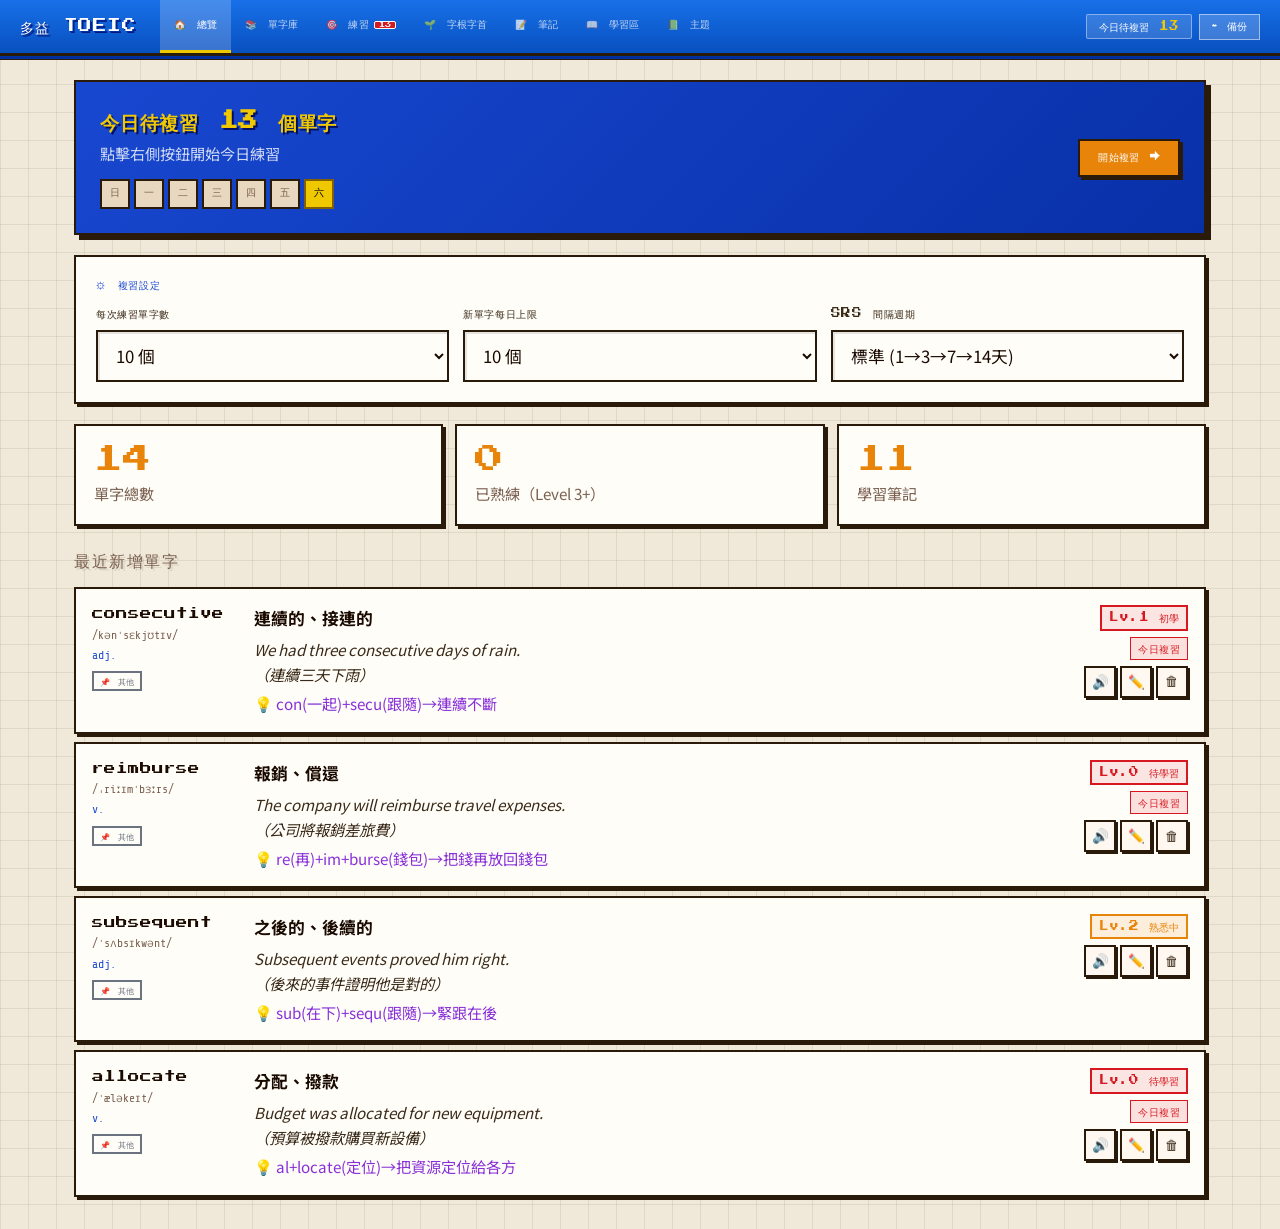
==== commit bccefed8: "+fun" ====
--- a/index.html
+++ b/index.html
@@ -97,26 +97,45 @@
     <button class="btn btn-gold" onclick="openVocabModal()">＋ 新增單字</button>
   </div>
 
-  <div class="tts-row">
-    <span class="lbl">🔊 朗讀速度</span>
-    <button class="speed-btn" onclick="setSpd(0.7,this)">慢</button>
-    <button class="speed-btn on" onclick="setSpd(1.0,this)">正常</button>
-    <button class="speed-btn" onclick="setSpd(1.4,this)">快</button>
-  </div>
-
-  <div class="vocab-toolbar">
-    <input class="inp vocab-search" id="vocabSearch" placeholder="搜尋單字、意思…" oninput="renderVocab()">
-    <select class="inp" style="width:130px" id="vocabFilter" onchange="renderVocab()">
-      <option value="all">全部</option>
-      <option value="0">待學習</option>
-      <option value="1">初學</option>
-      <option value="2">熟悉中</option>
-      <option value="3">已熟練</option>
-    </select>
-  </div>
-  <div class="vocab-table" id="vocabList"></div>
+  <!-- 統計面板 -->
+  <div id="vocabStatsPanel" class="vocab-stats-panel"></div>
+
+  <!-- 主題篩選（橫向捲動） -->
+  <div class="vocab-filter-section">
+    <div class="vfilter-label">主題</div>
+    <div id="vocabTopicBar" class="vocab-topic-bar"></div>
+  </div>
+
+  <!-- 詞性 + SRS 篩選 -->
+  <div class="vocab-filter-row">
+    <div class="vfilter-group">
+      <div class="vfilter-label">詞性</div>
+      <div class="vfilter-btns">
+        <button class="vpos-btn active" data-pos="all" onclick="setVocabPos('all')">全部</button>
+        <button class="vpos-btn" data-pos="n." onclick="setVocabPos('n.')">n. 名詞</button>
+        <button class="vpos-btn" data-pos="v." onclick="setVocabPos('v.')">v. 動詞</button>
+        <button class="vpos-btn" data-pos="adj." onclick="setVocabPos('adj.')">adj. 形容詞</button>
+        <button class="vpos-btn" data-pos="adv." onclick="setVocabPos('adv.')">adv. 副詞</button>
+        <button class="vpos-btn" data-pos="phrase" onclick="setVocabPos('phrase')">片語</button>
+      </div>
+    </div>
+    <div class="vfilter-group">
+      <div class="vfilter-label">複習狀態</div>
+      <div class="vfilter-btns">
+        <button class="vsrs-btn active" data-srs="all" onclick="setVocabSrs('all')">全部</button>
+        <button class="vsrs-btn" data-srs="due" onclick="setVocabSrs('due')">今日待複習</button>
+        <button class="vsrs-btn" data-srs="0" onclick="setVocabSrs('0')">Lv.0 待學習</button>
+        <button class="vsrs-btn" data-srs="1" onclick="setVocabSrs('1')">Lv.1 初學</button>
+        <button class="vsrs-btn" data-srs="2" onclick="setVocabSrs('2')">Lv.2 熟悉中</button>
+        <button class="vsrs-btn" data-srs="3" onclick="setVocabSrs('3')">Lv.3+ 熟練</button>
+      </div>
+    </div>
+    <input class="inp vocab-search" id="vocabSearch" placeholder="搜尋單字、意思…" oninput="renderVocab()" style="flex:1;min-width:140px">
+  </div>
+
+  <div id="vocabList" class="vocab-table"></div>
   <div class="empty-state" id="vocabEmpty" style="display:none">
-    <div class="empty-icon">📚</div>還沒有單字<br>點右上角「新增單字」開始建立！
+    <div class="empty-icon">📚</div>還沒有單字<br>點右上角「新增單字」開始！
   </div>
 </div>
 
--- a/css/style.css
+++ b/css/style.css
@@ -977,3 +977,91 @@
   .toast { bottom: 10px; max-width: calc(100vw - 20px); white-space: normal; text-align: center; }
   .modal { width: 100%; }
 }
+
+/* ════════════════════
+   單字庫 — 主題分類系統
+════════════════════ */
+/* 統計面板 */
+.vocab-stats-panel {
+  background: var(--card);
+  border: var(--px-border);
+  box-shadow: var(--px-shadow);
+  padding: clamp(10px,2vw,16px);
+  margin-bottom: 14px;
+}
+.vstats-row { display: flex; align-items: center; gap: clamp(12px,2.5vw,24px); flex-wrap: wrap; }
+.vstats-item { display: flex; flex-direction: column; gap: 3px; }
+.vstats-num  { font-family: var(--font-pixel); font-size: var(--text-xl); color: var(--gold); line-height: 1; }
+.vstats-lbl  { font-family: var(--font-pixel); font-size: var(--text-xxs); color: var(--muted); }
+.vstats-bar-wrap { flex: 1; min-width: 120px; }
+.vstats-bar-label { font-family: var(--font-pixel); font-size: var(--text-xxs); color: var(--muted); margin-bottom: 5px; }
+.vstats-bar  { height: 14px; background: var(--bg2); border: 2px solid var(--border); }
+.vstats-fill { height: 100%; background: repeating-linear-gradient(90deg,var(--green) 0,var(--green) 7px,#006010 7px,#006010 14px); transition: width .5s steps(8); }
+
+/* 主題篩選橫向捲動 */
+.vocab-filter-section { margin-bottom: 10px; }
+.vfilter-label { font-family: var(--font-pixel); font-size: var(--text-xxs); color: var(--muted); margin-bottom: 6px; }
+.vocab-topic-bar {
+  display: flex;
+  gap: 5px;
+  overflow-x: auto;
+  padding-bottom: 6px;
+  scrollbar-width: thin;
+}
+.vocab-topic-bar::-webkit-scrollbar { height: 6px; }
+.vocab-topic-bar::-webkit-scrollbar-track { background: var(--bg2); }
+.vocab-topic-bar::-webkit-scrollbar-thumb { background: var(--border); }
+
+.vtf-btn {
+  display: flex;
+  align-items: center;
+  gap: 5px;
+  padding: 5px 12px;
+  border: var(--px-border);
+  box-shadow: 2px 2px 0 var(--border);
+  font-family: var(--font-pixel);
+  font-size: var(--text-xxs);
+  cursor: pointer;
+  background: var(--card);
+  white-space: nowrap;
+  flex-shrink: 0;
+  transition: all .08s;
+}
+.vtf-btn:active { transform: translate(2px,2px); box-shadow: none; }
+.vtf-btn.active { font-weight: 700; }
+.vtf-count { background: var(--bg2); border: 1px solid var(--border); padding: 0 5px; font-size: .65em; min-width: 18px; text-align: center; }
+
+/* 詞性 + SRS 篩選列 */
+.vocab-filter-row { display: flex; gap: 12px; margin-bottom: 14px; flex-wrap: wrap; align-items: flex-end; }
+.vfilter-group { display: flex; flex-direction: column; gap: 5px; }
+.vfilter-btns { display: flex; gap: 4px; flex-wrap: wrap; }
+.vpos-btn, .vsrs-btn {
+  padding: 4px 10px;
+  border: var(--px-border);
+  box-shadow: 2px 2px 0 var(--border);
+  font-family: var(--font-pixel);
+  font-size: var(--text-xxs);
+  cursor: pointer;
+  background: var(--card);
+  transition: all .08s;
+}
+.vpos-btn:active, .vsrs-btn:active { transform: translate(2px,2px); box-shadow: none; }
+.vpos-btn.active { background: var(--blue); color: #fff; border-color: var(--blue2); box-shadow: 2px 2px 0 var(--blue2); }
+.vsrs-btn.active { background: var(--gold); color: #fff; border-color: var(--gold2); box-shadow: 2px 2px 0 var(--gold2); }
+
+/* 主題標籤 in vocab card */
+.vtopic-chip {
+  display: inline-block;
+  font-family: var(--font-pixel);
+  font-size: .5rem;
+  padding: 2px 6px;
+  border: 2px solid;
+  margin-top: 4px;
+  line-height: 1.5;
+}
+
+/* RWD */
+@media (max-width: 480px) {
+  .vocab-filter-row { flex-direction: column; gap: 8px; }
+  .vstats-row { gap: 10px; }
+}
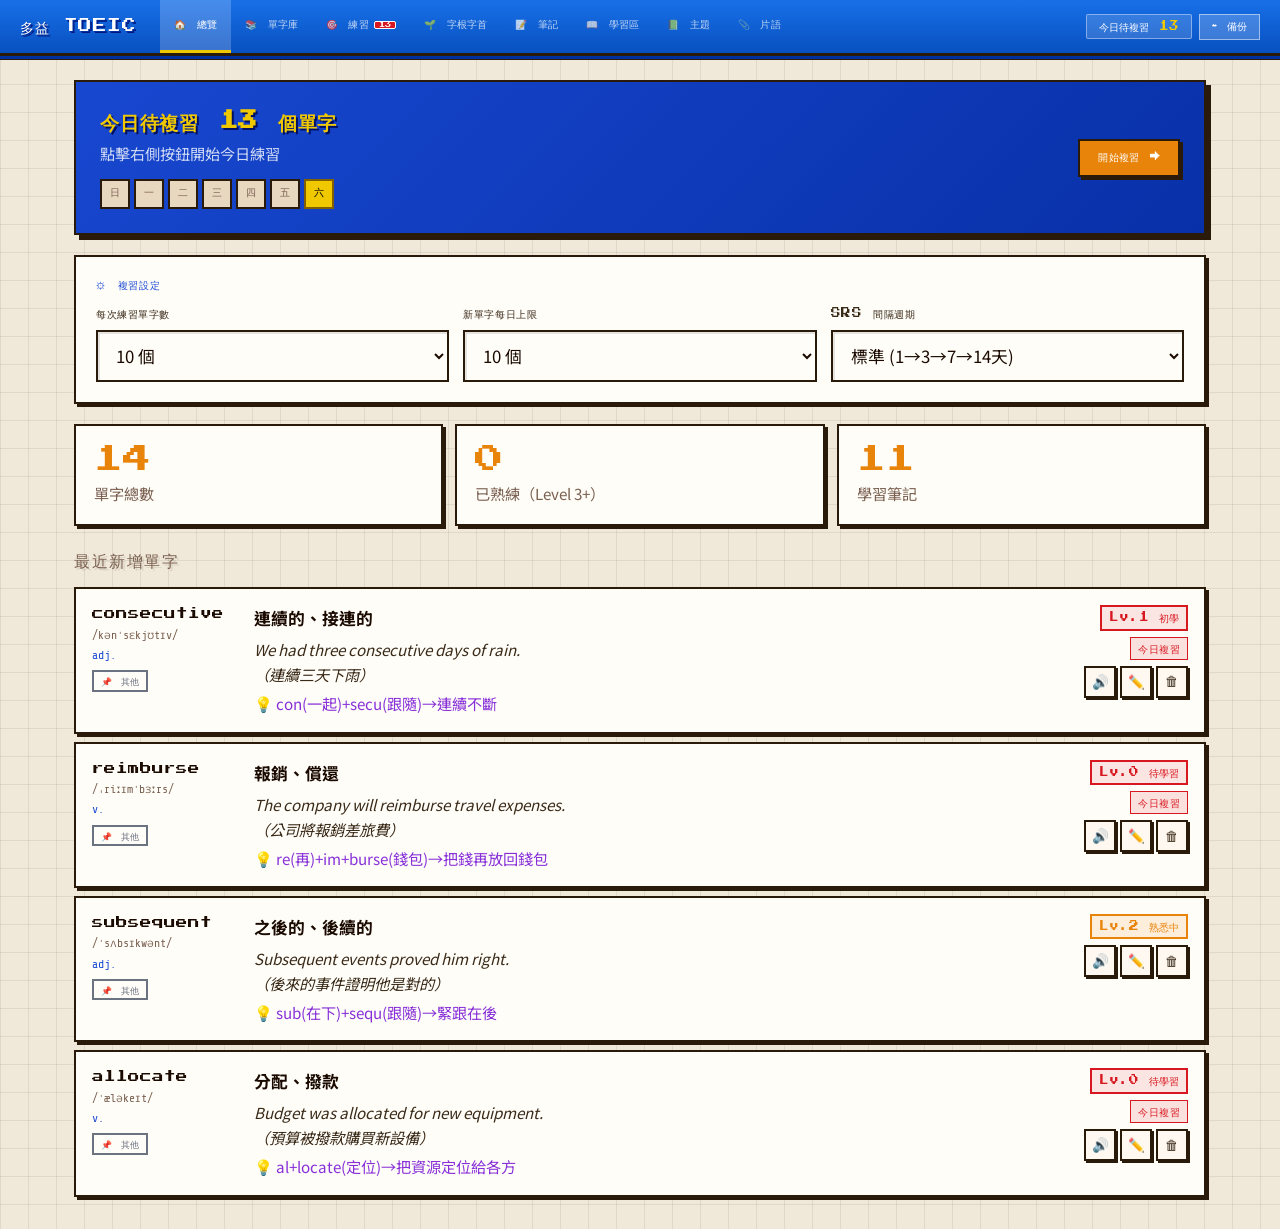
==== commit fbf3bfa9: "+ phrases" ====
--- a/index.html
+++ b/index.html
@@ -19,6 +19,7 @@
     <button class="nav-btn" onclick="goto('notes',this)">📝 筆記</button>
     <button class="nav-btn" onclick="goto('learn',this)">📖 學習區</button>
     <button class="nav-btn" onclick="goto('topics',this)">📗 主題</button>
+    <button class="nav-btn" onclick="goto('phrases',this)">📎 片語</button>
   </nav>
   <div class="header-right">
     <div class="today-pill">今日待複習 <span id="todayCount">0</span></div>
@@ -116,7 +117,6 @@
         <button class="vpos-btn" data-pos="v." onclick="setVocabPos('v.')">v. 動詞</button>
         <button class="vpos-btn" data-pos="adj." onclick="setVocabPos('adj.')">adj. 形容詞</button>
         <button class="vpos-btn" data-pos="adv." onclick="setVocabPos('adv.')">adv. 副詞</button>
-        <button class="vpos-btn" data-pos="phrase" onclick="setVocabPos('phrase')">片語</button>
       </div>
     </div>
     <div class="vfilter-group">
@@ -346,6 +346,99 @@
 </div>
 
   <div id="modalsContainer"></div>
+<!-- ══ PHRASES PAGE ══ -->
+<div class="page" id="page-phrases">
+  <div style="display:flex;align-items:flex-start;justify-content:space-between;margin-bottom:6px;flex-wrap:wrap;gap:8px;">
+    <div>
+      <div class="section-title">片語庫</div>
+      <div class="section-sub">TOEIC CORE PHRASES · 130 核心片語</div>
+    </div>
+    <div style="display:flex;gap:7px;flex-wrap:wrap;">
+      <button class="ph-mode-btn on" data-mode="list" onclick="setPhraseViewMode('list')">☰ 列表</button>
+      <button class="ph-mode-btn" data-mode="card" onclick="setPhraseViewMode('card')">⬛ 卡片</button>
+      <button class="btn btn-gold" onclick="openPhraseModal()">＋ 新增片語</button>
+    </div>
+  </div>
+
+  <!-- 統計面板 -->
+  <div id="phraseStatsPanel" class="vocab-stats-panel"></div>
+
+  <!-- 分類按鈕 -->
+  <div class="vocab-filter-section">
+    <div class="vfilter-label">分類</div>
+    <div id="phraseCatBar" class="vocab-topic-bar"></div>
+  </div>
+
+  <!-- SRS 篩選 -->
+  <div class="vocab-filter-row">
+    <div class="vfilter-group">
+      <div class="vfilter-label">複習狀態</div>
+      <div class="vfilter-btns">
+        <button class="phsrs-btn vsrs-btn active" data-srs="all" onclick="setPhraseSrs('all')">全部</button>
+        <button class="phsrs-btn vsrs-btn" data-srs="due" onclick="setPhraseSrs('due')">今日待複習</button>
+        <button class="phsrs-btn vsrs-btn" data-srs="0" onclick="setPhraseSrs('0')">Lv.0 待學習</button>
+        <button class="phsrs-btn vsrs-btn" data-srs="1" onclick="setPhraseSrs('1')">Lv.1 初學</button>
+        <button class="phsrs-btn vsrs-btn" data-srs="2" onclick="setPhraseSrs('2')">Lv.2 熟悉中</button>
+        <button class="phsrs-btn vsrs-btn" data-srs="3" onclick="setPhraseSrs('3')">Lv.3+ 熟練</button>
+      </div>
+    </div>
+    <input class="inp" id="phraseSearchInput" placeholder="搜尋片語、意思…"
+      oninput="phraseSearch=this.value;renderPhrases()" style="flex:1;min-width:140px">
+  </div>
+
+  <!-- 列表 -->
+  <div id="phraseList" style="display:flex;flex-direction:column;gap:8px;"></div>
+  <!-- 卡片模式 -->
+  <div id="phraseCardWrap" style="display:none;max-width:520px;margin:0 auto;"></div>
+  <!-- Empty -->
+  <div class="empty-state" id="phraseEmpty" style="display:none">
+    <div class="empty-icon">📎</div>沒有符合條件的片語
+  </div>
+</div>
+
+<!-- ══ PHRASE MODAL ══ -->
+<div class="overlay" id="ovPhrase" onclick="ovClose(event,'ovPhrase')">
+  <div class="modal">
+    <div class="modal-header">
+      <span id="phraseModalTitle">新增片語</span>
+      <button class="modal-close" onclick="closeOv('ovPhrase')">✕</button>
+    </div>
+    <div class="modal-body">
+      <div class="form-group">
+        <label class="form-label">英文片語 *</label>
+        <input class="inp" id="ph-phrase" placeholder="例：follow up on">
+      </div>
+      <div class="form-group">
+        <label class="form-label">中文意思 *</label>
+        <input class="inp" id="ph-meaning" placeholder="例：跟進">
+      </div>
+      <div class="form-group">
+        <label class="form-label">分類</label>
+        <select class="inp" id="ph-cat">
+          <option value="part1">🖼️ Part 1 圖片題</option>
+          <option value="office">🏢 辦公室商務</option>
+          <option value="travel">✈️ 差旅物流客服</option>
+          <option value="finance">💰 財務科技設施</option>
+          <option value="grammar">📝 介系詞職場動作</option>
+          <option value="custom">⭐ 自訂片語</option>
+        </select>
+      </div>
+      <div class="form-group">
+        <label class="form-label">例句（英文）</label>
+        <input class="inp" id="ph-example" placeholder="例：I'll follow up on your request.">
+      </div>
+      <div class="form-group">
+        <label class="form-label">備註 / 記憶口訣</label>
+        <input class="inp" id="ph-note" placeholder="例：follow up = 跟在後面追→跟進">
+      </div>
+    </div>
+    <div class="modal-footer">
+      <button class="btn btn-ghost" onclick="closeOv('ovPhrase')">取消</button>
+      <button class="btn btn-gold" onclick="savePhrase()">儲存片語</button>
+    </div>
+  </div>
+</div>
+
 <!-- ══ TOPICS PAGE ══ -->
 <div class="page" id="page-topics" style="min-height:calc(100vh - 80px)">
   <div class="section-title">主題學習</div>
@@ -431,8 +524,10 @@
   <script src="js/dashboard.js"></script>
   <script src="js/practice.js"></script>
   <script src="js/backup.js"></script>
+  <script src="js/phrases-data.js"></script>
   <script src="js/topics-data.js"></script>
   <script src="js/topics-practice.js"></script>
+  <script src="js/phrases.js"></script>
   <script src="js/topics.js"></script>
   <script src="js/learn.js"></script>
   <script src="js/app.js"></script>
--- a/css/style.css
+++ b/css/style.css
@@ -29,6 +29,8 @@
   --cyan:      #08b8c8;
   --green:     #18a830;
   --purple:    #8830d8;
+  --pink:      #e8409a;
+  --cyan:      #08c8d8;
   --red:       #d81820;
   --yellow:    #f0c800;
 
@@ -979,8 +981,9 @@
 }
 
 /* ════════════════════
-   單字庫 — 主題分類系統
+   單字庫 — 主題分類系統 (Y2K 亮色重設計)
 ════════════════════ */
+
 /* 統計面板 */
 .vocab-stats-panel {
   background: var(--card);
@@ -989,79 +992,215 @@
   padding: clamp(10px,2vw,16px);
   margin-bottom: 14px;
 }
-.vstats-row { display: flex; align-items: center; gap: clamp(12px,2.5vw,24px); flex-wrap: wrap; }
-.vstats-item { display: flex; flex-direction: column; gap: 3px; }
-.vstats-num  { font-family: var(--font-pixel); font-size: var(--text-xl); color: var(--gold); line-height: 1; }
-.vstats-lbl  { font-family: var(--font-pixel); font-size: var(--text-xxs); color: var(--muted); }
-.vstats-bar-wrap { flex: 1; min-width: 120px; }
-.vstats-bar-label { font-family: var(--font-pixel); font-size: var(--text-xxs); color: var(--muted); margin-bottom: 5px; }
-.vstats-bar  { height: 14px; background: var(--bg2); border: 2px solid var(--border); }
-.vstats-fill { height: 100%; background: repeating-linear-gradient(90deg,var(--green) 0,var(--green) 7px,#006010 7px,#006010 14px); transition: width .5s steps(8); }
-
-/* 主題篩選橫向捲動 */
-.vocab-filter-section { margin-bottom: 10px; }
-.vfilter-label { font-family: var(--font-pixel); font-size: var(--text-xxs); color: var(--muted); margin-bottom: 6px; }
+.vstats-row  { display:flex; align-items:center; gap:clamp(10px,2vw,20px); flex-wrap:wrap; }
+.vstats-item { display:flex; flex-direction:column; gap:3px; }
+.vstats-num  { font-family:var(--font-pixel); font-size:var(--text-xl); color:var(--gold); line-height:1; }
+.vstats-lbl  { font-family:var(--font-pixel); font-size:var(--text-xxs); color:var(--muted); }
+.vstats-bar-wrap  { flex:1; min-width:120px; }
+.vstats-bar-label { font-family:var(--font-pixel); font-size:var(--text-xxs); color:var(--muted); margin-bottom:5px; }
+.vstats-bar  { height:14px; background:var(--bg2); border:2px solid var(--border); }
+.vstats-fill { height:100%; background:repeating-linear-gradient(90deg,var(--green) 0,var(--green) 7px,#006010 7px,#006010 14px); transition:width .5s steps(8); }
+
+/* ── 主題篩選 — 大色塊卡片風格 ── */
+.vocab-filter-section { margin-bottom:12px; }
+.vfilter-label {
+  font-family:var(--font-pixel); font-size:var(--text-xxs);
+  color:var(--muted); margin-bottom:8px; letter-spacing:.06em;
+}
+
 .vocab-topic-bar {
-  display: flex;
-  gap: 5px;
-  overflow-x: auto;
-  padding-bottom: 6px;
-  scrollbar-width: thin;
-}
-.vocab-topic-bar::-webkit-scrollbar { height: 6px; }
-.vocab-topic-bar::-webkit-scrollbar-track { background: var(--bg2); }
-.vocab-topic-bar::-webkit-scrollbar-thumb { background: var(--border); }
-
+  display:flex; gap:6px;
+  overflow-x:auto; padding-bottom:6px;
+  scrollbar-width:thin;
+}
+.vocab-topic-bar::-webkit-scrollbar       { height:6px; }
+.vocab-topic-bar::-webkit-scrollbar-track { background:var(--bg2); border:1px solid var(--border); }
+.vocab-topic-bar::-webkit-scrollbar-thumb { background:var(--border); }
+
+/* 主題按鈕 — 像 Y2K app icon */
 .vtf-btn {
-  display: flex;
-  align-items: center;
-  gap: 5px;
-  padding: 5px 12px;
-  border: var(--px-border);
-  box-shadow: 2px 2px 0 var(--border);
-  font-family: var(--font-pixel);
-  font-size: var(--text-xxs);
-  cursor: pointer;
-  background: var(--card);
-  white-space: nowrap;
-  flex-shrink: 0;
-  transition: all .08s;
-}
-.vtf-btn:active { transform: translate(2px,2px); box-shadow: none; }
-.vtf-btn.active { font-weight: 700; }
-.vtf-count { background: var(--bg2); border: 1px solid var(--border); padding: 0 5px; font-size: .65em; min-width: 18px; text-align: center; }
+  display:flex; flex-direction:column; align-items:center;
+  gap:3px; padding:8px 12px;
+  border:2px solid var(--border);
+  box-shadow:3px 3px 0 var(--border);
+  font-family:var(--font-pixel); font-size:var(--text-xxs);
+  cursor:pointer; background:var(--card);
+  color:var(--text2);
+  white-space:nowrap; flex-shrink:0;
+  transition:all .08s; min-width:60px;
+  line-height:1.4; text-align:center;
+}
+.vtf-btn:hover  { background:var(--bg2); }
+.vtf-btn:active { transform:translate(3px,3px); box-shadow:none; }
+.vtf-btn.active { box-shadow:3px 3px 0 currentColor; }
+.vtf-icon { font-size:1.25rem; line-height:1; }
+.vtf-name { font-size:.52rem; letter-spacing:.02em; color:inherit; }
+.vtf-count {
+  background:rgba(255,255,255,.12); border:1px solid rgba(255,255,255,.2);
+  padding:1px 5px; font-size:.52rem; border-radius:0;
+  font-family:var(--font-pixel); min-width:18px; text-align:center;
+  color:var(--muted);
+}
+.vtf-btn.active .vtf-count { background:rgba(255,255,255,.2); color:inherit; }
 
 /* 詞性 + SRS 篩選列 */
-.vocab-filter-row { display: flex; gap: 12px; margin-bottom: 14px; flex-wrap: wrap; align-items: flex-end; }
-.vfilter-group { display: flex; flex-direction: column; gap: 5px; }
-.vfilter-btns { display: flex; gap: 4px; flex-wrap: wrap; }
+.vocab-filter-row {
+  display:flex; gap:10px; margin-bottom:14px;
+  flex-wrap:wrap; align-items:flex-end;
+  background:var(--card); border:var(--px-border);
+  box-shadow:var(--px-shadow);
+  padding:10px 14px;
+}
+.vfilter-label { color:var(--text2); }
+.vfilter-group { display:flex; flex-direction:column; gap:5px; }
+.vfilter-btns  { display:flex; gap:4px; flex-wrap:wrap; }
+
 .vpos-btn, .vsrs-btn {
-  padding: 4px 10px;
-  border: var(--px-border);
-  box-shadow: 2px 2px 0 var(--border);
-  font-family: var(--font-pixel);
-  font-size: var(--text-xxs);
-  cursor: pointer;
-  background: var(--card);
-  transition: all .08s;
-}
-.vpos-btn:active, .vsrs-btn:active { transform: translate(2px,2px); box-shadow: none; }
-.vpos-btn.active { background: var(--blue); color: #fff; border-color: var(--blue2); box-shadow: 2px 2px 0 var(--blue2); }
-.vsrs-btn.active { background: var(--gold); color: #fff; border-color: var(--gold2); box-shadow: 2px 2px 0 var(--gold2); }
+  padding:5px 11px; border:2px solid var(--border);
+  box-shadow:2px 2px 0 var(--border);
+  font-family:var(--font-pixel); font-size:var(--text-xxs);
+  cursor:pointer; background:var(--surface);
+  color:var(--text2);
+  transition:all .08s; letter-spacing:.02em;
+}
+.vpos-btn:hover, .vsrs-btn:hover { background:var(--bg2); color:var(--text); }
+.vpos-btn:active, .vsrs-btn:active { transform:translate(2px,2px); box-shadow:none; }
+.vpos-btn.active {
+  background:var(--pink); color:#fff;
+  border-color:#a00070; box-shadow:2px 2px 0 #a00070;
+}
+.vsrs-btn.active {
+  background:var(--gold); color:#fff;
+  border-color:var(--gold2); box-shadow:2px 2px 0 var(--gold2);
+}
 
 /* 主題標籤 in vocab card */
 .vtopic-chip {
-  display: inline-block;
-  font-family: var(--font-pixel);
-  font-size: .5rem;
-  padding: 2px 6px;
-  border: 2px solid;
-  margin-top: 4px;
-  line-height: 1.5;
-}
+  display:inline-flex; align-items:center; gap:3px;
+  font-family:var(--font-pixel); font-size:.55rem;
+  padding:2px 7px; border:2px solid;
+  margin-top:5px; line-height:1.5;
+}
+
+/* Select 元素 Y2K 美化 */
+#v-topic {
+  background:var(--card);
+  border:var(--px-border);
+  box-shadow:inset 2px 2px 0 rgba(0,0,0,.1);
+  padding:clamp(8px,1.5vw,11px) clamp(10px,2vw,14px);
+  font-family:var(--font-body);
+  font-size:var(--text-base);
+  cursor:pointer;
+  appearance:none;
+  background-image:url("data:image/svg+xml,%3Csvg xmlns='http://www.w3.org/2000/svg' width='12' height='8'%3E%3Cpath d='M0 0l6 8 6-8z' fill='%232a1a0a'/%3E%3C/svg%3E");
+  background-repeat:no-repeat;
+  background-position:right 12px center;
+  padding-right:34px;
+}
+#v-topic:focus { box-shadow:inset 2px 2px 0 rgba(0,0,0,.15), 0 0 0 2px var(--blue); }
 
 /* RWD */
 @media (max-width: 480px) {
   .vocab-filter-row { flex-direction: column; gap: 8px; }
   .vstats-row { gap: 10px; }
 }
+
+/* ════════════════════
+   片語庫 PHRASES
+════════════════════ */
+.phrase-card {
+  background: var(--card);
+  border: var(--px-border);
+  box-shadow: var(--px-shadow);
+  padding: clamp(10px,2vw,14px);
+  display: flex;
+  align-items: flex-start;
+  gap: 12px;
+  transition: all .08s;
+}
+.phrase-card:hover { box-shadow: 4px 4px 0 var(--border); transform: translate(-1px,-1px); }
+
+.phrase-card-left {
+  flex-shrink: 0;
+  min-width: clamp(130px,22vw,180px);
+  border-left: 4px solid var(--gold);
+  padding-left: 10px;
+}
+.phrase-phrase  { font-family:var(--font-pixel); font-size:var(--text-xs); color:var(--text); line-height:1.6; }
+.phrase-meaning { font-size:var(--text-sm); color:var(--gold); font-weight:700; margin:4px 0; }
+.phrase-cat-chip {
+  display: inline-block;
+  font-family: var(--font-pixel);
+  font-size: .52rem;
+  padding: 2px 7px;
+  border: 2px solid;
+  margin-top: 4px;
+}
+
+.phrase-card-body { flex: 1; min-width: 0; }
+.phrase-example { font-family:var(--font-mono); font-size:var(--text-sm); color:var(--text2); font-style:italic; line-height:1.7; }
+.phrase-note    { font-size:var(--text-sm); color:var(--purple); margin-top:5px; }
+
+.phrase-card-meta {
+  display: flex; flex-direction: column;
+  align-items: flex-end; gap: 6px; flex-shrink: 0;
+}
+.phrase-srs-row { display: flex; gap: 5px; margin-top: 2px; }
+.ph-srs-btn {
+  padding: 4px 10px;
+  border: var(--px-border);
+  box-shadow: 2px 2px 0 var(--border);
+  font-family: var(--font-pixel);
+  font-size: var(--text-xxs);
+  cursor: pointer;
+  transition: all .08s;
+}
+.ph-srs-btn:active { transform: translate(2px,2px); box-shadow: none; }
+.ph-srs-btn.bad  { background:var(--red-bg);   color:var(--red);   border-color:var(--red); }
+.ph-srs-btn.good { background:var(--green-bg); color:var(--green); border-color:var(--green); }
+
+.phrase-sub-group { margin-bottom: 16px; }
+.phrase-sub-label {
+  font-family: var(--font-pixel);
+  font-size: var(--text-xxs);
+  color: var(--blue);
+  letter-spacing: .08em;
+  padding: 6px 10px;
+  background: var(--surface);
+  border: var(--px-border);
+  box-shadow: var(--px-shadow);
+  margin-bottom: 7px;
+  text-transform: uppercase;
+}
+
+/* Mode toggle */
+.ph-mode-btn {
+  padding: 5px 13px;
+  border: var(--px-border);
+  box-shadow: var(--px-shadow);
+  font-family: var(--font-pixel);
+  font-size: var(--text-xxs);
+  cursor: pointer;
+  background: var(--surface);
+  color: var(--muted);
+  transition: all .08s;
+}
+.ph-mode-btn:active { transform: translate(3px,3px); box-shadow: none; }
+.ph-mode-btn.on { background: var(--blue); color: #fff; border-color: var(--blue2); box-shadow: var(--px-shadow); }
+
+/* Card flip mode */
+.ph-card-flip { margin-bottom: 16px; cursor: pointer; }
+.ph-card-inner {
+  width: 100%;
+  height: clamp(180px,38vw,230px);
+  position: relative;
+  transform-style: preserve-3d;
+  transition: transform .5s cubic-bezier(.4,0,.2,1);
+}
+.ph-card-inner.flipped { transform: rotateY(180deg); }
+
+@media (max-width: 480px) {
+  .phrase-card { flex-direction: column; gap: 8px; }
+  .phrase-card-left { min-width: unset; width: 100%; }
+  .phrase-card-meta { flex-direction: row; flex-wrap: wrap; justify-content: space-between; width: 100%; }
+}
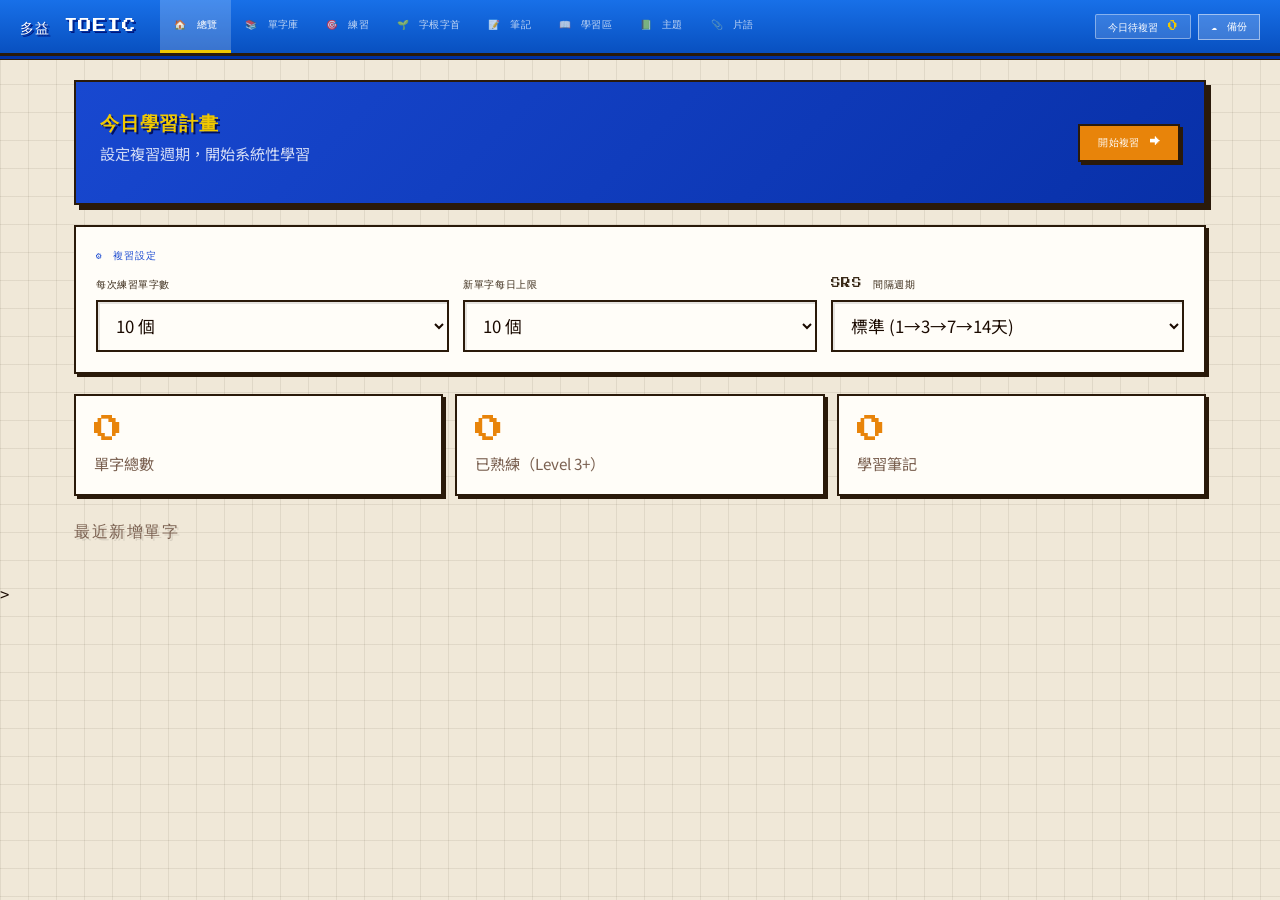
==== commit 032616f3: "+Roots&Prefixes." ====
--- a/index.html
+++ b/index.html
@@ -231,305 +231,79 @@
 
 <!-- ══ ROOTS ══ -->
 <div class="page" id="page-roots">
-  <div style="display:flex;align-items:flex-start;justify-content:space-between;margin-bottom:6px;">
+  <div style="display:flex;align-items:flex-start;justify-content:space-between;margin-bottom:8px;flex-wrap:wrap;gap:8px;">
     <div>
-      <div class="section-title">字根字首學習</div>
-      <div class="section-sub">ROOTS & PREFIXES</div>
-    </div>
-  </div>
-
-  <!-- Mode Toggle -->
-  <div class="roots-mode-toggle">
-    <button class="mode-toggle-btn on" id="btnListMode" onclick="setRootMode('list')">📋 列表學習</button>
-    <button class="mode-toggle-btn" id="btnCardMode" onclick="setRootMode('card')">🃏 卡片練習</button>
-  </div>
-
-  <!-- LIST MODE -->
-  <div class="roots-layout-wrap" id="rootsListWrap">
+      <div class="section-title">字根字首</div>
+      <div class="section-sub">WORD BUILDING SYSTEM · 88 核心字根字首</div>
+    </div>
+    <div style="display:flex;gap:7px;flex-wrap:wrap;">
+      <button class="root-mode-btn on" data-mode="home" onclick="setRootMode('home')">🏠 首頁</button>
+      <button class="root-mode-btn" data-mode="list" onclick="setRootMode('list')">☰ 列表</button>
+      <button class="root-mode-btn" data-mode="card" onclick="setRootMode('card')">⬛ 卡片</button>
+    </div>
+  </div>
+
+  <!-- 首頁 -->
+  <div id="rootsHomeWrap"></div>
+
+  <!-- 列表模式 -->
+  <div id="rootsListWrap" style="display:none">
     <div class="roots-layout">
-      <div class="roots-list">
-        <div class="roots-list-header">字根 / 字首列表</div>
-        <div id="rootsList"></div>
-      </div>
-      <div class="root-detail" id="rootDetail">
-        <div style="color:var(--muted);font-size:.88rem;padding:40px 20px;text-align:center">← 選擇左側字根開始學習</div>
-      </div>
-    </div>
-  </div>
-
-  <!-- CARD MODE -->
-  <div class="rfc-wrap" id="rootsCardWrap">
-    <div class="rfc-progress"><div class="rfc-bar" id="rfcBar" style="width:0%"></div></div>
-
+      <div>
+        <div class="px-window-title" style="margin-bottom:0;border:2px solid var(--border);border-bottom:none;padding:6px 12px;">
+          📋 字根字首列表
+        </div>
+        <div class="roots-list" id="rootsList"></div>
+      </div>
+      <div id="rootDetail" class="root-detail">
+        <div class="empty-state"><div class="empty-icon">👈</div>選擇左側字根查看詳細</div>
+      </div>
+    </div>
+  </div>
+
+  <!-- 卡片模式 -->
+  <div id="rootsCardWrap" class="rfc-wrap">
+    <div class="rfc-cat-row">
+      <button class="rfc-cat-btn active" data-cat="all" onclick="rfcSetCategory('all')">全部</button>
+      <button class="rfc-cat-btn" data-cat="A" onclick="rfcSetCategory('A')">✗ 否定</button>
+      <button class="rfc-cat-btn" data-cat="B" onclick="rfcSetCategory('B')">⏱ 時間</button>
+      <button class="rfc-cat-btn" data-cat="C" onclick="rfcSetCategory('C')">📊 數量</button>
+      <button class="rfc-cat-btn" data-cat="D" onclick="rfcSetCategory('D')">🧭 方位</button>
+      <button class="rfc-cat-btn" data-cat="E" onclick="rfcSetCategory('E')">💬 溝通</button>
+      <button class="rfc-cat-btn" data-cat="F" onclick="rfcSetCategory('F')">👁 感官</button>
+      <button class="rfc-cat-btn" data-cat="G" onclick="rfcSetCategory('G')">⚙ 製作</button>
+      <button class="rfc-cat-btn" data-cat="H" onclick="rfcSetCategory('H')">🌱 生命</button>
+      <button class="rfc-cat-btn" data-cat="I" onclick="rfcSetCategory('I')">尾 字尾</button>
+    </div>
+    <div class="rfc-tools">
+      <button class="btn btn-ghost btn-sm" onclick="rfcShuffle()">🔀 隨機</button>
+      <button class="btn btn-ghost btn-sm" onclick="rfcBuildOrder();rfcShow()">↺ 重置</button>
+      <button class="btn btn-ghost btn-sm" onclick="rfcFlip()">⬛ 翻面</button>
+    </div>
+    <div class="rfc-progress"><div class="rfc-bar" id="rfcBar"></div></div>
     <div class="rfc-card" onclick="rfcFlip()">
       <div class="rfc-inner" id="rfcInner">
         <div class="rfc-front">
-          <div class="rfc-hint">TAP TO FLIP · 點擊翻面查看意思</div>
-          <div class="rfc-root" id="rfcRoot">—</div>
+          <div class="rfc-hint">點擊翻面看意思</div>
+          <div class="rfc-root" id="rfcRoot"></div>
           <div class="rfc-origin" id="rfcOrigin"></div>
+          <div class="rfc-words-preview" id="rfcWordsPreview"></div>
         </div>
         <div class="rfc-back">
-          <div class="rfc-hint">字根意思</div>
-          <div class="rfc-meaning-big" id="rfcMeaning">—</div>
-          <div class="rfc-words-preview" id="rfcWordsPreview"></div>
+          <div class="rfc-meaning-big" id="rfcMeaning"></div>
         </div>
       </div>
     </div>
-
     <div class="rfc-nav">
-      <button class="rfc-nav-btn" id="rfcPrev" onclick="rfcPrev()">← 上一個</button>
+      <button class="rfc-nav-btn" id="rfcPrev" onclick="rfcPrev()">◀ 上一個</button>
       <span class="rfc-counter" id="rfcCounter">0 / 0</span>
-      <button class="rfc-nav-btn" id="rfcNext" onclick="rfcNext()">下一個 →</button>
-    </div>
-
-    <div class="rfc-cat-row" id="rfcCatRow">
-      <button class="rfc-cat-btn active" data-cat="all" onclick="rfcSetCategory('all')">全部</button>
-      <button class="rfc-cat-btn" data-cat="A" onclick="rfcSetCategory('A')">字首</button>
-      <button class="rfc-cat-btn" data-cat="B" onclick="rfcSetCategory('B')">動作</button>
-      <button class="rfc-cat-btn" data-cat="C" onclick="rfcSetCategory('C')">感知</button>
-      <button class="rfc-cat-btn" data-cat="D" onclick="rfcSetCategory('D')">數量時間</button>
-      <button class="rfc-cat-btn" data-cat="E" onclick="rfcSetCategory('E')">品質</button>
-      <button class="rfc-cat-btn" data-cat="F" onclick="rfcSetCategory('F')">商務</button>
-      <button class="rfc-cat-btn" data-cat="G" onclick="rfcSetCategory('G')">字尾</button>
-    </div>
-    <div class="rfc-tools">
-      <button class="btn btn-ghost btn-sm" onclick="rfcShuffle()">🔀 隨機</button>
-      <button class="btn btn-ghost btn-sm" onclick="rfcReset()">↺ 重置</button>
-      <button class="btn btn-ghost btn-sm" onclick="setRootMode('list')">📋 列表</button>
-    </div>
-
-    <!-- Word list for current root -->
-    <div class="rfc-wordlist" id="rfcWordlist">
-      <div class="rfc-wordlist-hdr">此字根相關單字</div>
+      <button class="rfc-nav-btn" id="rfcNext" onclick="rfcNext()">下一個 ▶</button>
+    </div>
+    <div class="rfc-wordlist">
+      <div class="rfc-wordlist-hdr">例字列表</div>
       <div id="rfcWordlistBody"></div>
     </div>
   </div>
 </div>
 
-<!-- ══ NOTES ══ -->
-<div class="page" id="page-notes">
-  <div style="display:flex;align-items:flex-start;justify-content:space-between;margin-bottom:6px;">
-    <div>
-      <div class="section-title">學習筆記</div>
-      <div class="section-sub">STUDY NOTES</div>
-    </div>
-    <button class="btn btn-gold" onclick="openNoteModal()">＋ 新增筆記</button>
-  </div>
-
-  <div class="filter-row-label">類型</div>
-  <div style="display:flex;gap:8px;margin-bottom:10px;flex-wrap:wrap;" id="noteTypeFilters">
-    <button class="btn btn-ghost btn-sm" style="border-color:var(--gold);color:var(--gold)" onclick="setNoteType('all',this)">全部</button>
-    <button class="btn btn-ghost btn-sm" onclick="setNoteType('listen',this)">聽力</button>
-    <button class="btn btn-ghost btn-sm" onclick="setNoteType('read',this)">閱讀</button>
-    <button class="btn btn-ghost btn-sm" onclick="setNoteType('grammar',this)">文法</button>
-    <button class="btn btn-ghost btn-sm" onclick="setNoteType('vocab',this)">單字</button>
-  </div>
-
-  <div class="filter-row-label">Part</div>
-  <div style="display:flex;gap:8px;margin-bottom:20px;flex-wrap:wrap;" id="notePartFilters">
-    <button class="btn btn-ghost btn-sm" style="border-color:var(--blue);color:var(--blue)" onclick="setNotePart('all',this)">全部</button>
-    <button class="btn btn-ghost btn-sm" onclick="setNotePart('Part 1',this)">Part 1 <span class="part-sub">照片描述</span></button>
-    <button class="btn btn-ghost btn-sm" onclick="setNotePart('Part 2',this)">Part 2 <span class="part-sub">應答問題</span></button>
-    <button class="btn btn-ghost btn-sm" onclick="setNotePart('Part 3',this)">Part 3 <span class="part-sub">簡短對話</span></button>
-    <button class="btn btn-ghost btn-sm" onclick="setNotePart('Part 4',this)">Part 4 <span class="part-sub">簡短獨白</span></button>
-    <button class="btn btn-ghost btn-sm" onclick="setNotePart('Part 5',this)">Part 5 <span class="part-sub">句子填空</span></button>
-    <button class="btn btn-ghost btn-sm" onclick="setNotePart('Part 6',this)">Part 6 <span class="part-sub">短文填空</span></button>
-    <button class="btn btn-ghost btn-sm" onclick="setNotePart('Part 7',this)">Part 7 <span class="part-sub">閱讀測驗</span></button>
-    <button class="btn btn-ghost btn-sm" onclick="setNotePart('文法',this)">文法</button>
-    <button class="btn btn-ghost btn-sm" onclick="setNotePart('單字',this)">單字</button>
-  </div>
-
-  <div class="notes-list" id="notesList"></div>
-  <div class="empty-state" id="notesEmpty" style="display:none">
-    <div class="empty-icon">📝</div>還沒有符合的筆記<br>點右上角「新增筆記」開始記錄！
-  </div>
-</div>
-
-  <div id="modalsContainer"></div>
-<!-- ══ PHRASES PAGE ══ -->
-<div class="page" id="page-phrases">
-  <div style="display:flex;align-items:flex-start;justify-content:space-between;margin-bottom:6px;flex-wrap:wrap;gap:8px;">
-    <div>
-      <div class="section-title">片語庫</div>
-      <div class="section-sub">TOEIC CORE PHRASES · 130 核心片語</div>
-    </div>
-    <div style="display:flex;gap:7px;flex-wrap:wrap;">
-      <button class="ph-mode-btn on" data-mode="list" onclick="setPhraseViewMode('list')">☰ 列表</button>
-      <button class="ph-mode-btn" data-mode="card" onclick="setPhraseViewMode('card')">⬛ 卡片</button>
-      <button class="btn btn-gold" onclick="openPhraseModal()">＋ 新增片語</button>
-    </div>
-  </div>
-
-  <!-- 統計面板 -->
-  <div id="phraseStatsPanel" class="vocab-stats-panel"></div>
-
-  <!-- 分類按鈕 -->
-  <div class="vocab-filter-section">
-    <div class="vfilter-label">分類</div>
-    <div id="phraseCatBar" class="vocab-topic-bar"></div>
-  </div>
-
-  <!-- SRS 篩選 -->
-  <div class="vocab-filter-row">
-    <div class="vfilter-group">
-      <div class="vfilter-label">複習狀態</div>
-      <div class="vfilter-btns">
-        <button class="phsrs-btn vsrs-btn active" data-srs="all" onclick="setPhraseSrs('all')">全部</button>
-        <button class="phsrs-btn vsrs-btn" data-srs="due" onclick="setPhraseSrs('due')">今日待複習</button>
-        <button class="phsrs-btn vsrs-btn" data-srs="0" onclick="setPhraseSrs('0')">Lv.0 待學習</button>
-        <button class="phsrs-btn vsrs-btn" data-srs="1" onclick="setPhraseSrs('1')">Lv.1 初學</button>
-        <button class="phsrs-btn vsrs-btn" data-srs="2" onclick="setPhraseSrs('2')">Lv.2 熟悉中</button>
-        <button class="phsrs-btn vsrs-btn" data-srs="3" onclick="setPhraseSrs('3')">Lv.3+ 熟練</button>
-      </div>
-    </div>
-    <input class="inp" id="phraseSearchInput" placeholder="搜尋片語、意思…"
-      oninput="phraseSearch=this.value;renderPhrases()" style="flex:1;min-width:140px">
-  </div>
-
-  <!-- 列表 -->
-  <div id="phraseList" style="display:flex;flex-direction:column;gap:8px;"></div>
-  <!-- 卡片模式 -->
-  <div id="phraseCardWrap" style="display:none;max-width:520px;margin:0 auto;"></div>
-  <!-- Empty -->
-  <div class="empty-state" id="phraseEmpty" style="display:none">
-    <div class="empty-icon">📎</div>沒有符合條件的片語
-  </div>
-</div>
-
-<!-- ══ PHRASE MODAL ══ -->
-<div class="overlay" id="ovPhrase" onclick="ovClose(event,'ovPhrase')">
-  <div class="modal">
-    <div class="modal-header">
-      <span id="phraseModalTitle">新增片語</span>
-      <button class="modal-close" onclick="closeOv('ovPhrase')">✕</button>
-    </div>
-    <div class="modal-body">
-      <div class="form-group">
-        <label class="form-label">英文片語 *</label>
-        <input class="inp" id="ph-phrase" placeholder="例：follow up on">
-      </div>
-      <div class="form-group">
-        <label class="form-label">中文意思 *</label>
-        <input class="inp" id="ph-meaning" placeholder="例：跟進">
-      </div>
-      <div class="form-group">
-        <label class="form-label">分類</label>
-        <select class="inp" id="ph-cat">
-          <option value="part1">🖼️ Part 1 圖片題</option>
-          <option value="office">🏢 辦公室商務</option>
-          <option value="travel">✈️ 差旅物流客服</option>
-          <option value="finance">💰 財務科技設施</option>
-          <option value="grammar">📝 介系詞職場動作</option>
-          <option value="custom">⭐ 自訂片語</option>
-        </select>
-      </div>
-      <div class="form-group">
-        <label class="form-label">例句（英文）</label>
-        <input class="inp" id="ph-example" placeholder="例：I'll follow up on your request.">
-      </div>
-      <div class="form-group">
-        <label class="form-label">備註 / 記憶口訣</label>
-        <input class="inp" id="ph-note" placeholder="例：follow up = 跟在後面追→跟進">
-      </div>
-    </div>
-    <div class="modal-footer">
-      <button class="btn btn-ghost" onclick="closeOv('ovPhrase')">取消</button>
-      <button class="btn btn-gold" onclick="savePhrase()">儲存片語</button>
-    </div>
-  </div>
-</div>
-
-<!-- ══ TOPICS PAGE ══ -->
-<div class="page" id="page-topics" style="min-height:calc(100vh - 80px)">
-  <div class="section-title">主題學習</div>
-  <div class="section-sub">TOEIC TOPIC CATEGORIES · 13 大主題</div>
-
-  <!-- 目標進度條 -->
-  <div id="topicGoalBar" class="topic-goal-bar"></div>
-
-  <div class="topics-layout" style="min-height:min(680px, calc(100vh - 220px))">
-    <!-- 左側主題列表 — pixel window -->
-    <div class="topic-grid-window">
-      <div class="topic-grid-window-title">📗 TOPICS</div>
-      <div class="topic-grid" id="topicGrid"></div>
-    </div>
-    <!-- 右側詳細內容 -->
-    <div class="topic-detail-wrap" id="topicDetail">
-      <div class="empty-state"><div class="empty-icon">📗</div>選擇左側主題開始學習</div>
-    </div>
-  </div>
-</div>
-
-<!-- ══ TOPIC GOAL MODAL ══ -->
-<div class="overlay" id="ovTopicGoal" onclick="ovClose(event,'ovTopicGoal')">
-  <div class="modal">
-    <div class="modal-header">
-      <span>🎯 設定學習目標</span>
-      <button class="modal-close" onclick="closeOv('ovTopicGoal')">✕</button>
-    </div>
-    <div class="modal-body">
-      <div class="form-group">
-        <label class="form-label">📅 考試目標日期</label>
-        <input class="inp" type="date" id="tg-exam-date">
-      </div>
-      <div class="form-row">
-        <div class="form-group">
-          <label class="form-label">每週完成主題數</label>
-          <select class="inp" id="tg-weekly-topics">
-            <option value="1">1 個主題</option>
-            <option value="2" selected>2 個主題</option>
-            <option value="3">3 個主題</option>
-            <option value="4">4 個主題</option>
-          </select>
-        </div>
-        <div class="form-group">
-          <label class="form-label">每日學習單字數</label>
-          <select class="inp" id="tg-daily-vocab">
-            <option value="3">3 個</option>
-            <option value="5" selected>5 個</option>
-            <option value="10">10 個</option>
-            <option value="15">15 個</option>
-          </select>
-        </div>
-      </div>
-      <div class="form-group">
-        <label class="form-label">每日筆記目標</label>
-        <select class="inp" id="tg-daily-notes">
-          <option value="1">1 則</option>
-          <option value="2" selected>2 則</option>
-          <option value="3">3 則</option>
-        </select>
-      </div>
-      <div style="background:rgba(232,184,109,.08);border:1px solid rgba(232,184,109,.2);border-radius:8px;padding:12px 14px;font-size:.8rem;color:var(--muted);line-height:1.7">
-        💡 設定考試日期後，系統會自動計算倒數天數。每週主題數 × 週數 ≥ 13 個主題才能全部完成。
-      </div>
-    </div>
-    <div class="modal-footer">
-      <button class="btn btn-ghost" onclick="closeOv('ovTopicGoal')">取消</button>
-      <button class="btn btn-gold" onclick="saveTopicGoalSettings()">儲存目標</button>
-    </div>
-  </div>
-</div>
-
-
-  <!-- Modal loader -->
-  <script>
-  fetch("modals.html").then(r=>r.text()).then(h=>{document.getElementById("modalsContainer").innerHTML=h;});
-  </script>
-  <!-- JS: 資料 → 功能模組 → 主程式（順序重要） -->
-  <script src="data/roots-data.js"></script>
-  <script src="js/roots.js"></script>
-  <script src="js/vocab.js"></script>
-  <script src="js/notes.js"></script>
-  <script src="js/dashboard.js"></script>
-  <script src="js/practice.js"></script>
-  <script src="js/backup.js"></script>
-  <script src="js/phrases-data.js"></script>
-  <script src="js/topics-data.js"></script>
-  <script src="js/topics-practice.js"></script>
-  <script src="js/phrases.js"></script>
-  <script src="js/topics.js"></script>
-  <script src="js/learn.js"></script>
-  <script src="js/app.js"></script>
-</body>
-</html>+>
--- a/css/style.css
+++ b/css/style.css
@@ -1204,3 +1204,183 @@
   .phrase-card-left { min-width: unset; width: 100%; }
   .phrase-card-meta { flex-direction: row; flex-wrap: wrap; justify-content: space-between; width: 100%; }
 }
+
+/* ════════════════════
+   字根字首 — 首頁 & 新樣式
+════════════════════ */
+/* 模式切換按鈕 */
+.root-mode-btn {
+  padding: 5px 13px;
+  border: var(--px-border);
+  box-shadow: var(--px-shadow);
+  font-family: var(--font-pixel);
+  font-size: var(--text-xxs);
+  cursor: pointer;
+  background: var(--surface);
+  color: var(--muted);
+  transition: all .08s;
+}
+.root-mode-btn:active { transform: translate(3px,3px); box-shadow: none; }
+.root-mode-btn.on { background: var(--blue); color: #fff; border-color: var(--blue2); }
+
+/* 首頁 — 積木圖 */
+.roots-hero {
+  border: var(--px-border);
+  box-shadow: var(--px-shadow-lg);
+  overflow: hidden;
+  margin-bottom: 18px;
+  background: var(--card);
+}
+.roots-hero-img {
+  width: 100%;
+  max-height: 320px;
+  object-fit: cover;
+  display: block;
+}
+.roots-hero-caption {
+  font-family: var(--font-pixel);
+  font-size: var(--text-xxs);
+  color: var(--muted);
+  text-align: center;
+  padding: 7px;
+  background: var(--bg2);
+  border-top: 2px solid var(--border);
+  letter-spacing: .08em;
+}
+
+/* 首頁 — 統計列 */
+.roots-home-stats {
+  display: flex;
+  gap: clamp(8px,2vw,18px);
+  flex-wrap: wrap;
+  background: var(--card);
+  border: var(--px-border);
+  box-shadow: var(--px-shadow);
+  padding: 12px 16px;
+  margin-bottom: 14px;
+}
+.rhs-item { display: flex; flex-direction: column; gap: 3px; }
+.rhs-num  { font-family: var(--font-pixel); font-size: var(--text-xl); color: var(--gold); line-height: 1; }
+.rhs-lbl  { font-family: var(--font-pixel); font-size: var(--text-xxs); color: var(--muted); }
+
+/* 首頁 — 分類卡片 */
+.roots-home-grid {
+  display: grid;
+  grid-template-columns: repeat(auto-fill, minmax(clamp(140px,22vw,190px), 1fr));
+  gap: 10px;
+}
+.rhg-card {
+  background: var(--card);
+  border: 2px solid var(--border);
+  box-shadow: var(--px-shadow);
+  padding: clamp(12px,2.5vw,16px);
+  cursor: pointer;
+  transition: all .08s;
+  display: flex;
+  flex-direction: column;
+  gap: 5px;
+}
+.rhg-card:hover { transform: translate(-2px,-2px); box-shadow: 5px 5px 0 var(--border); }
+.rhg-card:active { transform: translate(3px,3px); box-shadow: none; }
+.rhg-icon  { font-size: 1.5rem; line-height: 1; }
+.rhg-label { font-family: var(--font-pixel); font-size: var(--text-xxs); font-weight: 700; line-height: 1.5; }
+.rhg-desc  { font-family: var(--font-mono); font-size: var(--text-xs); color: var(--muted); line-height: 1.5; }
+.rhg-count { font-family: var(--font-pixel); font-size: var(--text-xxs); color: var(--muted); margin-top: 4px; }
+
+/* 列表模式 — 全新 Y2K 樣式 */
+.roots-cat-header {
+  padding: 11px 14px;
+  font-family: var(--font-pixel);
+  font-size: var(--text-xxs);
+  cursor: pointer;
+  display: flex;
+  align-items: center;
+  justify-content: space-between;
+  background: var(--bg2);
+  border-bottom: 2px solid var(--border);
+  user-select: none;
+  transition: background .1s;
+  letter-spacing: .04em;
+  gap: 6px;
+}
+.roots-cat-header:hover { background: var(--surface); }
+.roots-cat-left   { display: flex; align-items: center; gap: 7px; flex-wrap: wrap; flex: 1; }
+.roots-cat-arrow  { font-size: var(--text-sm); color: var(--muted); width: 12px; flex-shrink: 0; }
+.roots-cat-icon   { font-size: .9rem; flex-shrink: 0; }
+.roots-cat-label  { font-weight: 700; font-size: var(--text-xxs); }
+.roots-cat-desc   { font-family: var(--font-mono); font-size: var(--text-xs); color: var(--muted); }
+.roots-cat-count  {
+  font-family: var(--font-pixel); font-size: var(--text-xxs);
+  background: var(--card); border: 2px solid var(--border);
+  padding: 1px 7px; flex-shrink: 0;
+}
+
+.roots-cat-items      { display: none; }
+.roots-cat-items.open { display: block; }
+
+.root-item {
+  padding: clamp(9px,2vw,12px) clamp(12px,2.5vw,16px);
+  cursor: pointer;
+  border-bottom: 2px solid var(--border);
+  border-left: 4px solid transparent;
+  transition: all .08s;
+  display: flex;
+  align-items: center;
+  justify-content: space-between;
+  gap: 8px;
+  background: var(--card);
+}
+.root-item:hover { background: var(--surface); }
+.root-item.selected { }
+.root-name {
+  font-family: var(--font-pixel);
+  font-size: var(--text-xs);
+  font-weight: 700;
+  line-height: 1.5;
+}
+.root-mean {
+  font-family: var(--font-mono);
+  font-size: var(--text-sm);
+  color: var(--muted);
+  margin-top: 2px;
+}
+.root-count {
+  font-family: var(--font-pixel);
+  font-size: var(--text-xxs);
+  background: var(--surface);
+  border: 2px solid var(--border);
+  padding: 1px 7px;
+  flex-shrink: 0;
+}
+
+/* 右欄詳細 — badge */
+.root-detail-badge {
+  display: inline-block;
+  font-family: var(--font-pixel);
+  font-size: var(--text-xxs);
+  padding: 3px 10px;
+  border: 2px solid;
+  margin-bottom: 10px;
+  letter-spacing: .06em;
+}
+.root-detail-name    { font-family: var(--font-pixel); font-size: var(--text-2xl); margin-bottom: 5px; line-height: 1.4; }
+.root-detail-meaning { font-size: var(--text-base); color: var(--text2); margin-bottom: 4px; }
+.root-detail-origin  { font-family: var(--font-mono); font-size: var(--text-sm); color: var(--muted); font-style: italic; margin-bottom: 16px; }
+.root-word-row {
+  background: var(--surface);
+  border: var(--px-border);
+  padding: 10px 14px;
+  margin-bottom: 5px;
+  display: flex;
+  gap: 12px;
+  align-items: flex-start;
+  flex-wrap: wrap;
+}
+.rw-word { font-family: var(--font-pixel); font-size: var(--text-xs); min-width: 120px; display: flex; align-items: center; gap: 6px; flex-wrap: wrap; }
+.rw-meaning { font-family: var(--font-mono); font-size: var(--text-sm); color: var(--text2); flex: 1; }
+
+@media (max-width: 480px) {
+  .roots-home-grid { grid-template-columns: 1fr 1fr; }
+  .roots-hero-img  { max-height: 180px; }
+  .rhs-item        { min-width: 60px; }
+}
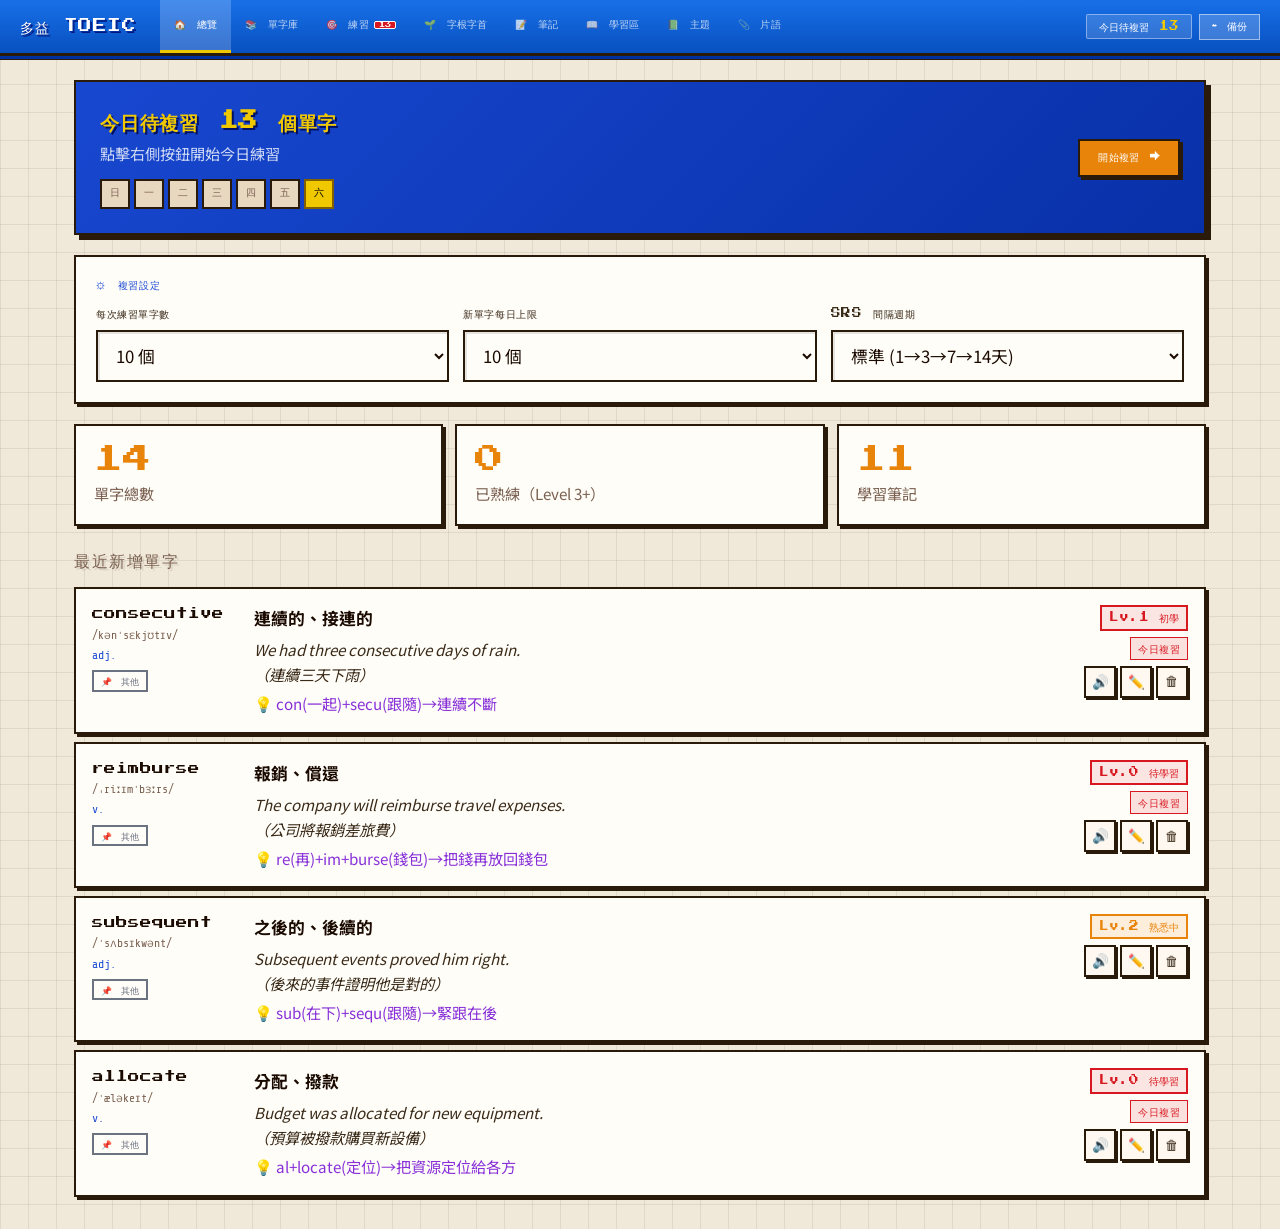
==== commit 38f46e30: "updated index.html" ====
--- a/index.html
+++ b/index.html
@@ -306,4 +306,27 @@
   </div>
 </div>
 
->+  <div id="modalsContainer"></div>
+
+  <!-- Modal loader -->
+  <script>
+  fetch("modals.html").then(r=>r.text()).then(h=>{document.getElementById("modalsContainer").innerHTML=h;});
+  </script>
+
+  <!-- JS 資料 → 功能模組 → 主程式 -->
+  <script src="js/phrases-data.js"></script>
+  <script src="js/topics-data.js"></script>
+  <script src="js/topics-practice.js"></script>
+  <script src="data/roots-data.js"></script>
+  <script src="js/roots.js"></script>
+  <script src="js/vocab.js"></script>
+  <script src="js/notes.js"></script>
+  <script src="js/dashboard.js"></script>
+  <script src="js/practice.js"></script>
+  <script src="js/backup.js"></script>
+  <script src="js/learn.js"></script>
+  <script src="js/phrases.js"></script>
+  <script src="js/topics.js"></script>
+  <script src="js/app.js"></script>
+</body>
+</html>
